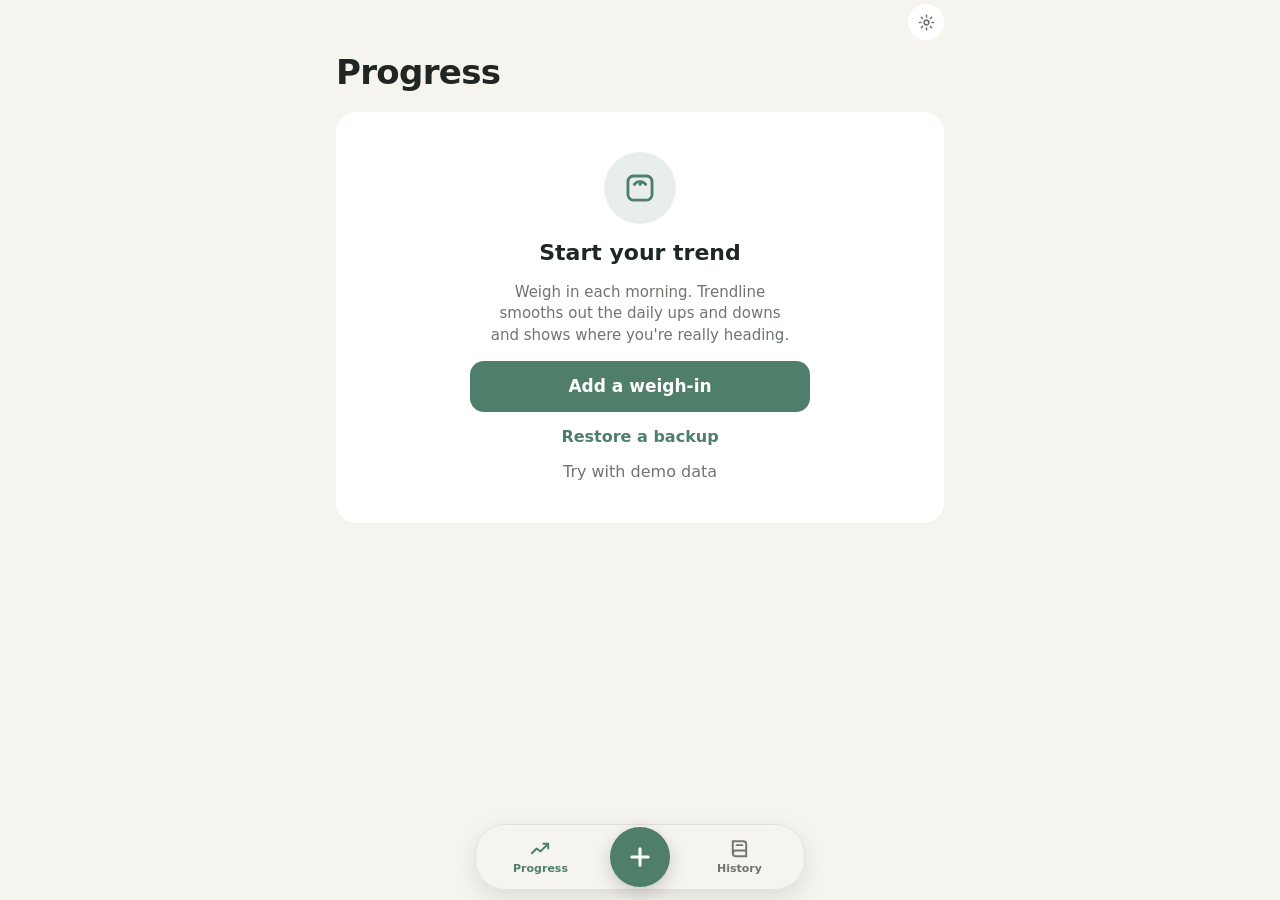
==== ios/www/index.html @ f14b25f7 "v2.0: calmer redesign focused on weight only - Two tabs (Progress, History) with the add button betw" ====
<!doctype html>
<html lang="en">
<head>
<meta charset="utf-8">
<meta name="viewport" content="width=device-width,initial-scale=1,maximum-scale=1,user-scalable=no,viewport-fit=cover">
<meta name="color-scheme" content="dark light">
<title>Trendline</title>
<style>
/* Layout: one calm column. Fixed top bar that fades in on scroll, two tabs with the add button
   between them, settings as its own page, bottom sheets for editing.
   Palette "sand and sage": sage for the trend, terracotta for the goal and milestones. */
:root{
  --bg:#f6f4ef; --surface:#ffffff; --surface-2:#efece5; --sheet:#ffffff; --bar:rgba(246,244,239,.86);
  --line:#e4e0d7; --line-strong:#cfcac0; --fg:#1f2623; --muted:#6f756f;
  --trend:#4f7f6a; --trend-ink:#ffffff; --trend-soft:rgba(79,127,106,.13);
  --goal:#c8754b; --goal-soft:rgba(200,117,75,.14);
  --dot:#b9bdb6; --danger:#b5534a; --danger-soft:rgba(181,83,74,.12);
  --font-ui:-apple-system,"SF Pro Text",system-ui,"Segoe UI",Roboto,sans-serif;
  --font-num:ui-rounded,"SF Pro Rounded",-apple-system,system-ui,sans-serif;
  color-scheme:light;
}
@media (prefers-color-scheme: dark){
  :root:not([data-theme="light"]){
    --bg:#121513; --surface:#1c201d; --surface-2:#262b27; --sheet:#1e221f; --bar:rgba(18,21,19,.86);
    --line:#2e342f; --line-strong:#454c46; --fg:#eceeea; --muted:#949b94;
    --trend:#8dbfa5; --trend-ink:#0f1411; --trend-soft:rgba(141,191,165,.15);
    --goal:#e39a73; --goal-soft:rgba(227,154,115,.15);
    --dot:#4a504b; --danger:#e07a6e; --danger-soft:rgba(224,122,110,.15);
    color-scheme:dark;
  }
}
:root[data-theme="dark"]{
  --bg:#121513; --surface:#1c201d; --surface-2:#262b27; --sheet:#1e221f; --bar:rgba(18,21,19,.86);
  --line:#2e342f; --line-strong:#454c46; --fg:#eceeea; --muted:#949b94;
  --trend:#8dbfa5; --trend-ink:#0f1411; --trend-soft:rgba(141,191,165,.15);
  --goal:#e39a73; --goal-soft:rgba(227,154,115,.15);
  --dot:#4a504b; --danger:#e07a6e; --danger-soft:rgba(224,122,110,.15);
  color-scheme:dark;
}
*{box-sizing:border-box;-webkit-tap-highlight-color:transparent}
html,body{margin:0;background:var(--bg);color:var(--fg)}
body{font-family:var(--font-ui);font-size:17px;line-height:1.35;-webkit-font-smoothing:antialiased;-webkit-text-size-adjust:100%;
  -webkit-user-select:none;user-select:none;-webkit-touch-callout:none}
input,textarea,select{-webkit-user-select:text;user-select:text;font:inherit;color:inherit}
button{font:inherit;color:inherit;border:0;background:none;padding:0;cursor:pointer;text-align:inherit}
.num{font-family:var(--font-num);font-variant-numeric:tabular-nums}
:focus-visible{outline:2px solid var(--trend);outline-offset:2px}
svg{display:block}
[hidden]{display:none!important}

/* top bar */
.topbar{position:fixed;top:0;left:0;right:0;z-index:20;padding-top:env(safe-area-inset-top,0px);border-bottom:.5px solid transparent;transition:background .2s,border-color .2s}
.topbar.scrolled{background:var(--bar);-webkit-backdrop-filter:saturate(160%) blur(20px);backdrop-filter:saturate(160%) blur(20px);border-bottom-color:var(--line)}
.tb-inner{height:44px;display:flex;align-items:center;justify-content:center;position:relative;max-width:640px;margin:0 auto}
.tb-title{font-weight:600;font-size:17px;opacity:0;transition:opacity .2s}
.scrolled .tb-title{opacity:1}
.tb-left{position:absolute;left:16px;top:0;height:44px;display:flex;align-items:center}
.tb-right{position:absolute;right:16px;top:4px;display:flex;gap:8px}
.icon-btn{width:36px;height:36px;border-radius:50%;display:grid;place-items:center;background:var(--surface);color:var(--muted)}
.icon-btn svg{width:19px;height:19px}

main{padding:calc(env(safe-area-inset-top,0px) + 48px) 16px calc(env(safe-area-inset-bottom,0px) + 116px);max-width:640px;margin:0 auto;display:flex;flex-direction:column;gap:16px}
body[data-tab="settings"] main{padding-bottom:calc(env(safe-area-inset-bottom,0px) + 32px)}
main.enter{animation:enter .28s cubic-bezier(.2,.8,.3,1)}
@keyframes enter{from{opacity:0;transform:translateY(8px)}to{opacity:1;transform:none}}
h1.large{margin:2px 0 0;font-size:34px;font-weight:700;letter-spacing:-.02em;display:flex;align-items:baseline;justify-content:space-between;gap:12px}
h1.large small{font-size:15px;font-weight:500;color:var(--muted);letter-spacing:0}
.dateline{margin:2px 0 -6px;font-size:15px;font-weight:500;color:var(--muted)}

/* cards */
.card{background:var(--surface);border-radius:20px;padding:18px;display:flex;flex-direction:column;gap:12px;min-width:0}
.card-h{display:flex;align-items:center;justify-content:space-between;gap:8px;min-height:30px}
.card-h h2{margin:0;font-size:19px;font-weight:650;letter-spacing:-.01em}
.mini-btn{width:32px;height:32px;border-radius:10px;background:var(--surface-2);display:grid;place-items:center;color:var(--muted)}
.mini-btn svg{width:16px;height:16px}
.link{color:var(--trend);font-weight:600;font-size:16px}
.link.strong{font-weight:700}
.note{color:var(--muted);font-size:14px;margin:0;line-height:1.45}
.lbl{font-size:13px;color:var(--muted);font-weight:500}
.good{color:var(--trend)} .bad,.flat{color:var(--muted)}

/* hero */
.hero{display:flex;flex-direction:column;align-items:center;text-align:center;gap:6px;padding:18px 0 6px}
.hero .big{font-size:68px;font-weight:700;line-height:1;letter-spacing:-.035em}
.hero .unit{font-size:22px;color:var(--muted);font-weight:600;margin-left:6px;letter-spacing:0;font-family:var(--font-ui)}
.chg{display:inline-flex;align-items:center;gap:4px;border-radius:999px;padding:6px 12px;font-size:15px;font-weight:650;background:var(--surface-2)}
.chg.good{background:var(--trend-soft)}
.hero .sub{font-size:14px;color:var(--muted)}

/* chart */
.chart-card{padding:14px 12px 12px}
.seg{display:flex;background:var(--surface-2);border-radius:10px;padding:2px;gap:2px}
.seg button{flex:1;padding:7px 4px;border-radius:8px;font-size:13px;font-weight:600;color:var(--muted);text-align:center}
.seg button[aria-pressed="true"]{background:var(--surface);color:var(--fg);box-shadow:0 1px 3px rgba(0,0,0,.1)}
.chart-wrap{position:relative}
.chart-wrap canvas{display:block;width:100%;height:250px;touch-action:pan-y}
.tip{position:absolute;top:0;pointer-events:none;background:var(--sheet);border:.5px solid var(--line);border-radius:10px;padding:6px 9px;font-size:12px;white-space:nowrap;transform:translateX(-50%);box-shadow:0 4px 14px rgba(0,0,0,.12)}

/* goal */
.gbar{position:relative;height:10px;background:var(--surface-2);border-radius:999px;margin:6px 0 2px}
.gbar > span{position:absolute;left:0;top:0;bottom:0;background:var(--goal);border-radius:999px;transition:width .5s}
.gbar .mk{position:absolute;top:50%;width:10px;height:10px;margin:-5px 0 0 -5px;border-radius:50%;background:var(--surface);box-shadow:inset 0 0 0 2px var(--goal)}
.gbar .mk.on{background:var(--goal);box-shadow:0 0 0 2px var(--surface)}
.gends{display:flex;justify-content:space-between;font-size:13px;color:var(--muted)}
.gline{font-size:22px;font-weight:700;letter-spacing:-.01em}
.gline small{font-size:15px;font-weight:500;color:var(--muted);letter-spacing:0}

/* prediction */
.pred-big{margin:0;font-size:28px;font-weight:700;letter-spacing:-.02em;line-height:1.15}
.pred-big.muted{color:var(--muted);font-size:22px}
.pred-alt{display:flex;justify-content:space-between;gap:12px;align-items:baseline;border-top:.5px solid var(--line);padding-top:12px;font-size:15px}
.pred-alt span{color:var(--muted)}
.pred-alt b{font-weight:650;white-space:nowrap}

/* history */
.month{padding:14px 0 4px;gap:0;overflow:hidden}
.month-h{display:flex;justify-content:space-between;align-items:baseline;margin:0 16px 6px}
.month-h h3{margin:0;font-size:19px;font-weight:650}
.month-h span{font-size:14px;font-weight:600}
.hgrid{display:grid;grid-template-columns:46px 1fr 70px 64px;align-items:center;gap:6px}
.hhead{font-size:11px;font-weight:600;letter-spacing:.04em;text-transform:uppercase;color:var(--muted);padding:4px 16px 6px;border-bottom:.5px solid var(--line)}
.hhead span:nth-child(n+3),.lrow .c{text-align:right}
.swipe{position:relative;overflow:hidden;border-bottom:.5px solid var(--line)}
.swipe:last-child{border-bottom:0}
.swipe .del{position:absolute;top:0;right:0;bottom:0;width:88px;background:var(--danger);color:#fff;font-weight:650;font-size:15px;text-align:center}
.lrow{position:relative;width:100%;padding:11px 16px;background:var(--surface);transition:transform .22s ease;touch-action:pan-y}
.lrow.dragging{transition:none}
.lrow .d{display:flex;flex-direction:column;line-height:1.1}
.lrow .d b{font-size:18px;font-weight:650} .lrow .d small{font-size:11px;color:var(--muted);font-weight:500}
.lrow .w{font-size:17px;font-weight:600;display:flex;align-items:center;gap:5px}
.lrow .w svg{width:13px;height:13px;color:var(--goal);flex:none}
.lrow .df{font-size:14px;font-weight:600}
.lrow .t{font-size:15px;color:var(--muted)}
.lrow .memo{grid-column:1/-1;font-size:13px;color:var(--muted);text-align:left;margin-top:-2px}
.lrow.out .w{color:var(--muted);text-decoration:line-through}

/* grouped lists (settings, sheets) */
.group-t{font-size:13px;color:var(--muted);text-transform:uppercase;letter-spacing:.02em;margin:10px 16px -10px}
.group-f{font-size:13px;color:var(--muted);margin:-8px 16px 0;line-height:1.4}
.list{background:var(--surface);border-radius:14px;overflow:hidden}
.sheet .list{background:var(--surface-2)}
.item{display:flex;align-items:center;justify-content:space-between;gap:12px;padding:10px 16px;min-height:48px;border-bottom:.5px solid var(--line);width:100%}
.item:last-child{border-bottom:0}
.item .k{font-size:17px;min-width:0}
.item .h{display:block;font-size:13px;color:var(--muted);margin-top:2px;line-height:1.3}
.item input[type="text"],.item input:not([type]),.item select,.item input[type="time"],.item input[type="date"]{background:transparent;border:0;text-align:right;font-size:17px;color:var(--muted);width:120px;padding:4px 0;font-family:var(--font-num)}
.item input[type="date"]{color:var(--trend);width:auto}
.item select{font-family:var(--font-ui);width:auto;direction:rtl}
.item input:focus{color:var(--fg);outline:none}
.item.action{color:var(--trend);justify-content:center;font-weight:500}
.item.danger{color:var(--danger);justify-content:center;font-weight:500}
.item .val{color:var(--muted);font-size:15px;text-align:right}
.tg{appearance:none;-webkit-appearance:none;width:51px;height:31px;border-radius:999px;background:var(--line-strong);position:relative;cursor:pointer;flex:none;transition:background .2s;margin:0}
.tg::after{content:"";position:absolute;top:2px;left:2px;width:27px;height:27px;border-radius:50%;background:#fff;box-shadow:0 2px 5px rgba(0,0,0,.25);transition:transform .22s cubic-bezier(.3,1.3,.5,1)}
.tg:checked{background:var(--trend)}
.tg:checked::after{transform:translateX(20px)}
.footer{text-align:center;font-size:12px;color:var(--muted);margin:6px 0 0}

/* buttons */
.btn{border-radius:14px;padding:14px 16px;font-weight:600;font-size:17px;background:var(--surface-2);color:var(--fg);text-align:center}
.btn.primary{background:var(--trend);color:var(--trend-ink)}
.btn.danger{background:var(--danger-soft);color:var(--danger)}
.btns{display:flex;gap:10px;flex-wrap:wrap}
.btns .btn{flex:1 1 140px}
.empty .btns .btn{flex:none}

/* empty */
.empty{align-items:center;text-align:center;padding:40px 20px;gap:14px}
.empty .ring{width:72px;height:72px;border-radius:50%;background:var(--trend-soft);color:var(--trend);display:grid;place-items:center}
.empty .ring svg{width:34px;height:34px}
.empty h2{margin:0;font-size:22px;font-weight:700}
.empty p{margin:0;color:var(--muted);max-width:32ch;font-size:15px;line-height:1.45}

/* tab bar: two tabs with the add button between them */
nav.tabs{position:fixed;left:0;right:0;bottom:0;z-index:30;padding:8px 16px calc(env(safe-area-inset-bottom,0px) + 10px);display:flex;justify-content:center;pointer-events:none}
body[data-tab="settings"] nav.tabs{display:none}
.tabbar{pointer-events:auto;display:flex;align-items:center;background:var(--bar);-webkit-backdrop-filter:saturate(160%) blur(20px);backdrop-filter:saturate(160%) blur(20px);
  border:.5px solid var(--line);border-radius:30px;padding:5px;width:100%;max-width:330px;box-shadow:0 8px 24px rgba(0,0,0,.1)}
.tabbar [role="tab"]{flex:1;color:var(--muted);display:flex;flex-direction:column;align-items:center;gap:2px;padding:7px 2px;border-radius:24px;font-size:11px;font-weight:600;transition:background .2s,color .2s}
.tabbar [role="tab"] svg{width:23px;height:23px}
.tabbar [role="tab"][aria-selected="true"]{color:var(--trend)}
.fab{flex:none;width:60px;height:60px;margin:-20px 10px;border-radius:50%;background:var(--trend);color:var(--trend-ink);display:grid;place-items:center;box-shadow:0 6px 18px rgba(0,0,0,.18);transition:transform .15s}
.fab:active{transform:scale(.92)}
.fab svg{width:28px;height:28px}

/* sheets */
.scrim{position:fixed;inset:0;background:rgba(0,0,0,.38);z-index:40;display:flex;align-items:flex-end;justify-content:center;animation:fade .22s}
.scrim.closing{opacity:0;transition:opacity .22s}
@keyframes fade{from{opacity:0}to{opacity:1}}
.sheet{background:var(--sheet);width:100%;max-width:560px;border-radius:16px 16px 0 0;padding:6px 16px calc(env(safe-area-inset-bottom,0px) + 18px);display:flex;flex-direction:column;gap:14px;max-height:92%;overflow:auto;
  animation:up .34s cubic-bezier(.2,.9,.3,1);transition:transform .25s ease}
@keyframes up{from{transform:translateY(100%)}to{transform:none}}
.grab{width:36px;height:5px;border-radius:3px;background:var(--line-strong);margin:4px auto 0;flex:none}
.sheet-h{display:flex;justify-content:space-between;align-items:center;gap:10px}
.sheet-h h2{margin:0;font-size:18px;font-weight:650}
.wbig input{font-family:var(--font-num);font-size:44px;font-weight:700;text-align:center;padding:12px;background:transparent;border:0;width:100%;min-width:0;outline:none}
.dial{display:flex;align-items:center;gap:10px;padding-top:6px}
.dial-mid{flex:1;min-width:0;display:flex;flex-direction:column;align-items:center}
.dial-mid input{font-family:var(--font-num);font-size:58px;font-weight:700;letter-spacing:-.03em;text-align:center;padding:4px 0;background:transparent;border:0;width:100%;min-width:0;outline:none;touch-action:none;caret-color:var(--trend)}
.dial-u{font-size:15px;font-weight:600;color:var(--muted);margin-top:-4px}
.step{width:56px;height:56px;border-radius:50%;background:var(--surface-2);font-size:28px;font-weight:500;flex:none;color:var(--trend);display:grid;place-items:center}
.step:active{background:var(--trend-soft)}
.hint{margin:-6px 0 0;text-align:center;font-size:13px;color:var(--muted)}
.err{color:var(--danger);font-size:14px;margin:0}

/* celebration */
.celebrate{position:fixed;inset:0;z-index:60;background:rgba(0,0,0,.45);display:grid;place-items:center;padding:24px;animation:fade .25s}
.celebrate canvas{position:fixed;inset:0;width:100%;height:100%;pointer-events:none}
.cel-card{position:relative;background:var(--sheet);border-radius:26px;padding:28px 22px 20px;text-align:center;max-width:340px;width:100%;display:flex;flex-direction:column;gap:10px;align-items:center;animation:pop .45s cubic-bezier(.2,1.3,.4,1)}
.cel-ring{width:72px;height:72px;border-radius:50%;background:var(--goal-soft);color:var(--goal);display:grid;place-items:center}
.cel-ring svg{width:34px;height:34px}
.cel-card h2{margin:4px 0 0;font-size:23px;font-weight:700}
.cel-card .num{font-size:40px;font-weight:700}
.cel-card p{margin:0 0 6px;color:var(--muted);font-size:15px}
.cel-card .btn{width:100%}
@keyframes pop{from{transform:scale(.85);opacity:0}to{transform:none;opacity:1}}
.sel{-webkit-user-select:text;user-select:text}
.toast{position:fixed;left:50%;transform:translateX(-50%);bottom:calc(env(safe-area-inset-bottom,0px) + 100px);background:var(--fg);color:var(--bg);padding:11px 16px;border-radius:14px;font-weight:600;font-size:15px;z-index:70;display:flex;gap:14px;align-items:center;max-width:calc(100% - 32px);box-shadow:0 8px 24px rgba(0,0,0,.2)}
.toast button{color:var(--trend);font-weight:700}
@media (prefers-reduced-motion:reduce){main.enter,.sheet,.cel-card,.scrim,.celebrate{animation:none}.lrow,.gbar>span,.tg::after{transition:none}}
</style>
</head>
<body data-tab="progress">
<div class="topbar" id="topbar"><div class="tb-inner"><div class="tb-left" id="tbLeft"></div><span class="tb-title" id="tbTitle">Progress</span><div class="tb-right" id="tbRight"></div></div></div>
<main id="view"></main>

<nav class="tabs">
  <div class="tabbar" role="tablist">
    <button role="tab" data-tab="progress" aria-selected="true"><svg viewBox="0 0 24 24" fill="none" stroke="currentColor" stroke-width="2" stroke-linecap="round" stroke-linejoin="round"><path d="M3 17l5-5 4 3 8-8"/><path d="M15 7h5v5"/></svg>Progress</button>
    <button class="fab" id="addBtn" aria-label="Add weigh-in"><svg viewBox="0 0 24 24" fill="none" stroke="currentColor" stroke-width="2.6" stroke-linecap="round"><path d="M12 5v14M5 12h14"/></svg></button>
    <button role="tab" data-tab="history" aria-selected="false"><svg viewBox="0 0 24 24" fill="none" stroke="currentColor" stroke-width="2" stroke-linecap="round"><path d="M5 4.5h11a3 3 0 0 1 3 3V20H8a3 3 0 0 1-3-3z"/><path d="M5 17a3 3 0 0 1 3-3h11M9 8.5h6"/></svg>History</button>
  </div>
</nav>

<script>
"use strict";
/* ---------- state ---------- */
const KEY = "trendline-scale-v1";
const NATIVE = !!(window.webkit && window.webkit.messageHandlers && window.webkit.messageHandlers.store);
const DEFAULTS = { unit:"kg", goal:null, start:null, step:null, commit:null, goalSince:null, celebrated:null, smooth:0.1, theme:"auto", chartRange:90,
  healthRead:false, healthWrite:false, healthSince:null, healthFrom:null, healthIgnore:[], notifyWeigh:true, remind:false, remindTime:"07:30",
  lock:false, updateSeen:null, updateChecked:0 };
// Saved-data format. Bump SCHEMA and add MIGRATIONS[old] when the shape of saved data changes.
const SCHEMA = 3;
const DROPPED_SETTINGS = ["models", "actRead", "dayMode", "dayCutoff", "dayStarts", "sleepAsked", "cards", "cols", "reportMode", "height", "accent", "haptics"];
const MIGRATIONS = {
  // 1: data from before versioning. Nothing to change.
  // 2: the redesign keeps weight only, so food, activity and body composition go.
  2: d => {
    delete d.food; delete d.foodCache; delete d.activity;
    for (const e of d.entries || []){ delete e.fat; delete e.lean; }
    const s = d.settings || {};
    for (const k of DROPPED_SETTINGS) delete s[k];
    if (s.chartRange === 7) s.chartRange = 30;
  }
};
let S = { schema:SCHEMA, entries:[], settings:{...DEFAULTS} };

function upgrade(d){
  for (let v = d.schema || 1; v < SCHEMA; v++) if (MIGRATIONS[v]) MIGRATIONS[v](d);
  d.schema = SCHEMA;
  return d;
}
function normalize(){
  const s = S.settings;
  if (!Array.isArray(s.healthIgnore)) s.healthIgnore = [];
  if (!RANGES.some(r => r[0] === s.chartRange)) s.chartRange = 90;
}
function load(){
  let migrated = false;
  try{
    const raw = (NATIVE && typeof window.__NATIVE_STATE__ === "string") ? window.__NATIVE_STATE__ : localStorage.getItem(KEY);
    if (raw){
      const d = JSON.parse(raw); migrated = (d.schema || 1) < SCHEMA; upgrade(d);
      S.entries = Array.isArray(d.entries) ? d.entries : []; S.settings = {...DEFAULTS, ...(d.settings || {})};
    }
  }catch(e){}
  normalize(); sortEntries();
  if (migrated) save();
}
function save(){
  const json = JSON.stringify(S);
  if (NATIVE){ try{ window.webkit.messageHandlers.store.postMessage(json); }catch(e){} }
  try{ localStorage.setItem(KEY, json); }catch(e){}
}
function sortEntries(){ S.entries.sort((a,b) => a.date < b.date ? -1 : a.date > b.date ? 1 : 0); }
function nativeCmd(cmd, data){ if (!NATIVE || !window.webkit.messageHandlers.native) return; try{ window.webkit.messageHandlers.native.postMessage(Object.assign({cmd}, data || {})); }catch(e){} }
function haptic(kind){ nativeCmd("haptic", { kind }); }

/* ---------- dates & units ---------- */
const DAY = 864e5;
const pad = n => String(n).padStart(2,"0");
const todayStr = () => { const d = new Date(); return `${d.getFullYear()}-${pad(d.getMonth()+1)}-${pad(d.getDate())}`; };
const localDate = t => { const d = new Date(t); return `${d.getFullYear()}-${pad(d.getMonth()+1)}-${pad(d.getDate())}`; };
const dnum = s => { const [y,m,d] = s.split("-").map(Number); return Date.UTC(y,m-1,d)/DAY; };
const fromDnum = n => { const d = new Date(n*DAY); return `${d.getUTCFullYear()}-${pad(d.getUTCMonth()+1)}-${pad(d.getUTCDate())}`; };
const MON = ["Jan","Feb","Mar","Apr","May","Jun","Jul","Aug","Sep","Oct","Nov","Dec"];
const MONF = ["January","February","March","April","May","June","July","August","September","October","November","December"];
const WD = ["Sun","Mon","Tue","Wed","Thu","Fri","Sat"];
const WDF = ["Sunday","Monday","Tuesday","Wednesday","Thursday","Friday","Saturday"];
const parts = s => { const [y,m,d] = s.split("-").map(Number); return { y, m, d, wd: new Date(Date.UTC(y,m-1,d)).getUTCDay() }; };
const fmtDate = s => { const p = parts(s); return `${p.d} ${MON[p.m-1]} ${p.y}`; };
const longDate = s => { const p = parts(s); return `${p.d} ${MONF[p.m-1]} ${p.y}`; };
const LB = 2.2046226218;
const U = () => S.settings.unit;
const toU = kg => U() === "lb" ? kg*LB : kg;
const fromU = v => U() === "lb" ? v/LB : v;
const fw = kg => kg == null || isNaN(kg) ? "—" : toU(kg).toFixed(1);
const fd = kg => { if (kg == null || isNaN(kg)) return "—"; const v = toU(kg); if (Math.abs(v) < 0.05) return "0.0"; return (v > 0 ? "+" : "−") + Math.abs(v).toFixed(1); };
const NUMFONT = getComputedStyle(document.documentElement).getPropertyValue("--font-num").trim() || "system-ui";

/* ---------- the math ---------- */
// Exponentially smoothed trend that respects gaps between weigh-ins.
const counts = e => !e.ignored && !(e.outlier && !e.keep);
function computeTrend(){
  const a = S.settings.smooth; let t = null, prev = null;
  return S.entries.filter(counts).map(e => {
    const n = dnum(e.date);
    if (t === null) t = e.kg; else { const f = 1 - Math.pow(1 - a, Math.max(1, n - prev)); t += f * (e.kg - t); }
    prev = n; return { ...e, n, trend: t };
  });
}
function trendAt(rows, n){
  if (!rows.length || n < rows[0].n) return null;
  if (n >= rows[rows.length-1].n) return rows[rows.length-1].trend;
  for (let i = 1; i < rows.length; i++) if (rows[i].n >= n){ const A = rows[i-1], B = rows[i]; return A.trend + (n - A.n)/((B.n - A.n) || 1)*(B.trend - A.trend); }
  return null;
}
// least-squares slope (kg/day) of the trend over the last `days` days
function slope(rows, days){
  if (rows.length < 2) return null;
  const end = rows[rows.length-1].n;
  const pts = rows.filter(r => r.n >= end - days);
  if (pts.length < 2 || pts[pts.length-1].n - pts[0].n < 6) return null;
  const mx = pts.reduce((s,p) => s + p.n, 0)/pts.length, my = pts.reduce((s,p) => s + p.trend, 0)/pts.length;
  let num = 0, den = 0; for (const p of pts){ num += (p.n-mx)*(p.trend-my); den += (p.n-mx)**2; }
  return den ? num/den : null;
}
// Change in trend over the last `days`, or null when a long gap makes the comparison meaningless.
function changeOver(rows, days){
  const last = rows[rows.length-1], target = last.n - days;
  if (rows[0].n > target) return null;
  let i0 = 0; for (let i = 0; i < rows.length; i++) if (rows[i].n <= target) i0 = i;
  for (let i = i0 + 1; i < rows.length; i++) if (rows[i].n - rows[i-1].n > 21) return null;
  const b = trendAt(rows, target); return b == null ? null : last.trend - b;
}
// Flags a weigh-in that is far from the trend (someone else on the scale, clothes, a big meal) until you confirm it.
function detectOutliers(){
  const a = S.settings.smooth; let t = null, prev = null, changed = false;
  for (const e of S.entries){
    if (e.ignored) continue;
    const n = dnum(e.date);
    if (t !== null && !e.keep && !e.reviewed){
      const lim = Math.max(2, t*0.025), recent = n - prev <= 7;
      const out = recent && Math.abs(e.kg - t) > lim;
      if (!!e.outlier !== out){ e.outlier = out; changed = true; }
      if (!out && dnum(todayStr()) - n > 3 && !e.reviewed){ e.reviewed = true; changed = true; }
    }
    if (e.outlier && !e.keep) continue;
    if (t === null) t = e.kg; else { const f = 1 - Math.pow(1 - a, Math.max(1, n - prev)); t += f*(e.kg - t); }
    prev = n;
  }
  return changed;
}
function startWeight(){ return S.settings.start ?? (S.entries[0] ? S.entries[0].kg : null); }
function goalDir(){ const g = S.settings.goal, st = startWeight(); if (g == null || st == null) return -1; return g < st ? -1 : 1; }
function tone(delta){ if (delta == null || Math.abs(delta) < 0.05) return "flat"; return Math.sign(delta) === goalDir() ? "good" : "bad"; }
const arrow = d => d == null || Math.abs(d) < 0.05 ? "→" : d > 0 ? "↑" : "↓";
function milestones(){
  const g = S.settings.goal, st = startWeight(); if (g == null || st == null) return [];
  const step = S.settings.step ?? (U() === "lb" ? 5/LB : 2); const dir = Math.sign(g - st) || -1; const out = [];
  for (let w = st + dir*step; (dir < 0 ? w > g + 0.01 : w < g - 0.01) && out.length < 200; w += dir*step) out.push(Math.round(w*1000)/1000);
  out.push(g); return out;
}
const goalReached = t => { const g = S.settings.goal; return g != null && (Math.abs(t - g) < 0.05 || (goalDir() < 0 ? t <= g : t >= g)); };
// Day the trend reaches the goal at `perDay`, or null when it isn't heading there.
function etaFor(perDay, left, lastN){
  if (!perDay || Math.sign(perDay) !== -Math.sign(left) || Math.abs(perDay) < 0.0005) return null;
  const d = Math.round(Math.abs(left/perDay));
  return d > 3650 ? { far:true } : { date: fromDnum(lastN + d), days: d };
}
const inTime = d => d < 60 ? `In ${d} day${d === 1 ? "" : "s"}` : d < 730 ? `In about ${Math.round(d/7)} weeks` : `In about ${Math.round(d/30.4)} months`;

/* ---------- helpers ---------- */
const $ = s => document.querySelector(s);
const view = $("#view");
const esc = s => String(s ?? "").replace(/[&<>"']/g, c => ({"&":"&amp;","<":"&lt;",">":"&gt;",'"':"&quot;","'":"&#39;"}[c]));
const css = v => getComputedStyle(document.documentElement).getPropertyValue(v).trim();
const ICON = {
  gear:'<svg viewBox="0 0 24 24" fill="none" stroke="currentColor" stroke-width="2" stroke-linecap="round"><circle cx="12" cy="12" r="3"/><path d="M12 3v2M12 19v2M5.6 5.6l1.4 1.4M17 17l1.4 1.4M3 12h2M19 12h2M5.6 18.4L7 17M17 7l1.4-1.4"/></svg>',
  pencil:'<svg viewBox="0 0 24 24" fill="none" stroke="currentColor" stroke-width="2" stroke-linecap="round" stroke-linejoin="round"><path d="M4 20h4L19 9l-4-4L4 16z"/><path d="M13.5 6.5l4 4"/></svg>',
  check:'<svg viewBox="0 0 24 24" fill="none" stroke="currentColor" stroke-width="2.6" stroke-linecap="round" stroke-linejoin="round"><path d="M5 12.5l4.5 4.5L19 7.5"/></svg>',
  flag:'<svg viewBox="0 0 24 24" fill="none" stroke="currentColor" stroke-width="2.2" stroke-linecap="round" stroke-linejoin="round"><path d="M5 21V4M5 4h11l-2 4 2 4H5"/></svg>',
  heart:'<svg viewBox="0 0 24 24" fill="currentColor" aria-label="Apple Health"><path d="M12 20.5s-7.5-4.6-7.5-10.2A4.3 4.3 0 0 1 12 7.6a4.3 4.3 0 0 1 7.5 2.7c0 5.6-7.5 10.2-7.5 10.2z"/></svg>',
  scale:'<svg viewBox="0 0 24 24" fill="none" stroke="currentColor" stroke-width="2" stroke-linecap="round"><rect x="3.5" y="3.5" width="17" height="17" rx="4"/><path d="M8 9.5a5 5 0 0 1 8 0M12 9.5l1.5-2"/></svg>'
};

/* ---------- theme ---------- */
function applyTheme(){
  const root = document.documentElement, t = S.settings.theme;
  if (t === "auto") root.removeAttribute("data-theme"); else root.setAttribute("data-theme", t);
  nativeCmd("theme", { mode: t });
}

/* ---------- native bridge ---------- */
let backupInfo = null;
window.__native = function(event, p){
  p = p || {};
  if (event === "health-samples") mergeHealth(p.samples || [], p.error, p.own || []);
  else if (event === "health-status"){ if (p.available === false){ S.settings.healthRead = false; S.settings.healthWrite = false; save(); toast("Apple Health is not available on this device."); if (tab === "settings") render(); } else syncHealth(true); }
  else if (event === "reminder-denied"){ S.settings.remind = false; save(); toast("Notifications are off for Trendline. Turn them on in iOS Settings."); if (tab === "settings") render(); }
  else if (event === "backup-info"){ const changed = JSON.stringify(p) !== JSON.stringify(backupInfo); backupInfo = p; if (changed && tab === "settings") render(); }
  else if (event === "foreground"){ syncHealth(false); checkUpdate(false); scheduleReminder(); if (tab !== "settings") render(); }
  else if (event === "toast") toast(p.text || "");
  else if (event === "http-result"){ const w = httpWait[p.id]; if (w){ delete httpWait[p.id]; p.error ? w.reject(new Error(p.error)) : w.resolve(p); } }
  else if (event === "lock-result"){
    if (p.ok){ S.settings.lock = !!p.enabled; save(); toast(p.enabled ? "Face ID lock is on" : "Face ID lock is off"); haptic("success"); }
    else toast(p.reason === "unavailable" ? "Set up Face ID or a passcode on this iPhone first." : "Face ID was not confirmed.");
    if (tab === "settings") render();
  }
  else if (event === "state"){
    try{
      const d = JSON.parse(p.json);
      if (d && Array.isArray(d.entries)) upgrade(d);
      if (d && Array.isArray(d.entries) && JSON.stringify(d) !== JSON.stringify(S)){
        S.entries = d.entries; S.settings = {...DEFAULTS, ...(d.settings || {})}; normalize(); sortEntries();
        if (!document.querySelector(".scrim")) render();
        checkCelebrate(false);
      }
    }catch(e){}
  }
};
function stamp(d){ return `${d.toLocaleDateString("en-GB",{day:"numeric",month:"short",year:"numeric"})}, ${d.toLocaleTimeString("en-GB",{hour:"2-digit",minute:"2-digit"})}`; }
function backupText(){
  if (!backupInfo || !backupInfo.last) return "No automatic backup yet. One is saved the next time something changes.";
  return `Last saved ${stamp(new Date(backupInfo.last))} · ${backupInfo.count} weekly cop${backupInfo.count === 1 ? "y" : "ies"} kept`;
}
function folderText(){
  const b = backupInfo;
  if (!b) return "";
  if (!b.folder) return "Pick a folder in iCloud Drive. A copy goes there after every change, so your data survives a revoked certificate or deleting the app.";
  if (b.folderError) return "⚠︎ " + b.folderError;
  if (!b.folderLast) return "No copy yet.";
  const d = new Date(b.folderLast), old = Date.now() - d.getTime() > 7 * DAY;
  return `${old ? "⚠︎ " : ""}Last copy ${stamp(d)}`;
}

/* ---------- Apple Health ---------- */
function syncHealth(full){
  if (!NATIVE || !S.settings.healthRead) return;
  let since = (!full && S.settings.healthSince) ? fromDnum(dnum(S.settings.healthSince) - 7) : "2000-01-01";
  if (S.settings.healthFrom && since < S.settings.healthFrom) since = S.settings.healthFrom;
  nativeCmd("healthRead", { since });
}
let connectPending = false;
// samples: first weight of each day from other apps and scales. own: weights this app saved to Health.
function mergeHealth(samples, error, own){
  if (error){ toast("Could not read from Apple Health."); connectPending = false; return; }
  const ignore = new Set(S.settings.healthIgnore || []);
  let added = 0, changed = 0;
  // Weigh-ins this app saved to Health earlier but no longer has (after a reinstall or "Erase all data"): bring them back.
  // Days you deleted in the app are in the ignore list and stay deleted.
  const ownByDay = {};
  for (const [t, kg] of own || []){ const d = localDate(t); if (!ownByDay[d] || t > ownByDay[d].t) ownByDay[d] = { t, kg }; }
  for (const [d, w] of Object.entries(ownByDay)){
    if (ignore.has(d) || (S.settings.healthFrom && d < S.settings.healthFrom) || !(w.kg > 20 && w.kg < 400)) continue;
    if (S.entries.some(e => e.date === d) || samples.some(x => x.date === d && x.kg)) continue;
    S.entries.push({ id: "r" + d, date: d, kg: w.kg, note: "", t: w.t, restored: true }); added++;
  }
  for (const smp of samples){
    if (!smp || !smp.date || ignore.has(smp.date) || (S.settings.healthFrom && smp.date < S.settings.healthFrom)) continue;
    if (!(smp.kg > 20 && smp.kg < 400)) continue;
    let ex = S.entries.find(e => e.date === smp.date);
    if (!ex){ ex = { id: "h" + smp.date, date: smp.date, kg: smp.kg, note: "", src: "health" }; if (smp.t) ex.t = smp.t; S.entries.push(ex); added++; continue; }
    if (smp.t && !ex.t) ex.t = smp.t;
    else if (ex.src === "health" && (Math.abs(ex.kg - smp.kg) > 0.005 || (smp.t && ex.t !== smp.t))){ ex.kg = smp.kg; if (smp.t) ex.t = smp.t; delete ex.outlier; delete ex.reviewed; changed++; }
  }
  S.settings.healthSince = todayStr();
  sortEntries(); detectOutliers(); save();
  if (added || changed){
    render(); scheduleReminder();
    if (added) toast(`Added ${added} weigh-in${added > 1 ? "s" : ""} from Apple Health`);
    checkCelebrate(added > 3);
  } else {
    if (connectPending) toast(`Apple Health connected ✓ No weigh-ins since ${fmtDate(S.settings.healthFrom || todayStr())} yet.`);
    render();
  }
  connectPending = false;
}
function connectHealth(){
  S.settings.healthRead = true; if (!S.settings.healthFrom) S.settings.healthFrom = todayStr(); save(); connectPending = true;
  nativeCmd("healthAuthorize", { write: S.settings.healthWrite });
  if (S.settings.notifyWeigh !== false) nativeCmd("notifyAuth");
  toast("Checking Apple Health…");
}
function scheduleReminder(){
  if (!NATIVE) return;
  const [h, m] = (S.settings.remindTime || "07:30").split(":").map(Number);
  let body = "Step on the scale before breakfast.";
  if (S.entries.length){ const r = computeTrend(); if (r.length) body = `Your trend is ${fw(r[r.length-1].trend)} ${U()}. Step on the scale before breakfast.`; }
  nativeCmd("reminder", { enabled: !!S.settings.remind, hour: isNaN(h) ? 7 : h, minute: isNaN(m) ? 30 : m, weighedToday: S.entries.some(e => e.date === todayStr()), body });
}

/* ---------- celebrations ---------- */
function reachedMilestones(){
  const rows = computeTrend(); if (!rows.length) return [];
  const t = rows[rows.length-1].trend, dir = goalDir();
  return milestones().filter(m => dir < 0 ? t <= m + 0.001 : t >= m - 0.001);
}
function checkCelebrate(silent){
  if (S.settings.goal == null || !S.entries.length) return;
  const reached = reachedMilestones();
  const done = new Set((S.settings.celebrated || []).map(x => Number(x).toFixed(2)));
  const fresh = reached.filter(m => !done.has(m.toFixed(2)));
  if (S.settings.celebrated == null) silent = true;
  if (!fresh.length){ if (S.settings.celebrated == null){ S.settings.celebrated = []; save(); } return; }
  S.settings.celebrated = [...(S.settings.celebrated || []), ...fresh]; save();
  if (silent) return;
  const best = fresh[fresh.length-1], isGoal = Math.abs(best - S.settings.goal) < 0.01;
  showCelebration(isGoal, best);
}
function resetCelebrations(){ S.settings.celebrated = null; checkCelebrate(true); }
function showCelebration(isGoal, value){
  haptic("success");
  const el = document.createElement("div"); el.className = "celebrate";
  const dir = goalDir() < 0 ? "below" : "above";
  el.innerHTML = `<canvas></canvas><div class="cel-card" role="dialog" aria-modal="true">
    <div class="cel-ring">${isGoal ? ICON.flag : ICON.check}</div>
    <h2>${isGoal ? "Goal reached" : "Milestone reached"}</h2>
    <div class="num">${fw(value)} <span style="font-size:20px;color:var(--muted)">${U()}</span></div>
    <p>${isGoal ? "Your trend weight reached your goal. Set the next one whenever you're ready." : `Your trend weight is now ${dir} ${fw(value)} ${U()}.`}</p>
    <button class="btn primary" id="celOk">${isGoal ? "Done" : "Keep going"}</button></div>`;
  document.body.appendChild(el);
  const close = () => { el.remove(); };
  el.querySelector("#celOk").onclick = close;
  el.addEventListener("click", ev => { if (ev.target === el) close(); });
  if (matchMedia("(prefers-reduced-motion: reduce)").matches) return;
  // a light shower of paper in the app's own colours
  const cv = el.querySelector("canvas"), dpr = devicePixelRatio || 1, W = innerWidth, H = innerHeight;
  cv.width = W*dpr; cv.height = H*dpr; const c = cv.getContext("2d"); c.scale(dpr, dpr);
  const cols = [css("--trend"), css("--goal"), css("--surface"), css("--dot")];
  const ps = Array.from({length: 70}, () => ({ x: W/2 + (Math.random()-.5)*80, y: H*0.38, vx: (Math.random()-.5)*9, vy: -Math.random()*11 - 4, s: 5 + Math.random()*5, r: Math.random()*6, vr: (Math.random()-.5)*0.25, c: cols[(Math.random()*cols.length)|0] }));
  let frames = 0;
  (function tick(){
    if (!el.isConnected || frames++ > 200) return;
    c.clearRect(0, 0, W, H);
    for (const p of ps){ p.vy += 0.3; p.vx *= 0.99; p.x += p.vx; p.y += p.vy; p.r += p.vr;
      c.save(); c.translate(p.x, p.y); c.rotate(p.r); c.fillStyle = p.c; c.globalAlpha = Math.max(0, 1 - frames/200); c.fillRect(-p.s/2, -p.s/4, p.s, p.s/2); c.restore(); }
    requestAnimationFrame(tick);
  })();
}

/* ---------- tabs, top bar ---------- */
const TITLES = { progress:"Progress", history:"History", settings:"Settings" };
let tab = "progress", lastTab = "progress";
try{ const t = localStorage.getItem(KEY + ":tab"); if (t === "history" || t === "logbook") tab = "history"; }catch(e){}
function setTab(t){
  if (t === tab){ window.scrollTo({ top: 0, behavior: "smooth" }); return; }
  if (t === "settings") lastTab = tab;
  else { try{ localStorage.setItem(KEY + ":tab", t); }catch(e){} }
  tab = t; haptic("selection");
  syncTabbar(); window.scrollTo(0, 0); render(true);
}
function syncTabbar(){ document.querySelectorAll(".tabbar [role=tab]").forEach(b => b.setAttribute("aria-selected", String(b.dataset.tab === tab))); }
document.querySelectorAll(".tabbar [role=tab]").forEach(b => b.addEventListener("click", () => setTab(b.dataset.tab)));
$("#addBtn").addEventListener("click", () => { haptic("light"); openEntry(); });
const topbar = $("#topbar");
window.addEventListener("scroll", () => topbar.classList.toggle("scrolled", window.scrollY > 30), { passive:true });

function render(animate){
  closeSwipe();
  document.body.dataset.tab = tab;
  $("#tbTitle").textContent = TITLES[tab];
  const L = $("#tbLeft"), R = $("#tbRight"); L.innerHTML = ""; R.innerHTML = "";
  if (tab === "settings"){ L.innerHTML = `<button class="link strong" id="tbDone">Done</button>`; $("#tbDone").onclick = () => setTab(lastTab); }
  else { R.innerHTML = `<button class="icon-btn" id="tbGear" aria-label="Settings">${ICON.gear}</button>`; $("#tbGear").onclick = () => setTab("settings"); }
  if (tab === "settings") renderSettings();
  else if (!S.entries.length) renderEmpty();
  else if (tab === "progress") renderProgress();
  else renderHistory();
  if (animate){ view.classList.remove("enter"); void view.offsetWidth; view.classList.add("enter"); }
  topbar.classList.toggle("scrolled", window.scrollY > 30);
}

function renderEmpty(){
  view.innerHTML = `<h1 class="large">${TITLES[tab]}</h1><section class="card empty">
    <div class="ring">${ICON.scale}</div>
    <h2>Start your trend</h2>
    <p>Weigh in each morning. Trendline smooths out the daily ups and downs and shows where you're really heading.</p>
    <div class="btns" style="width:100%;max-width:340px;flex-direction:column">
      <button class="btn primary" id="e1">Add a weigh-in</button>
      ${NATIVE ? (S.settings.healthRead
        ? `<button class="btn" id="e2" style="color:var(--trend)">✓ Apple Health connected</button><p class="lbl" style="margin:-4px 0 0">Importing weigh-ins from ${fmtDate(S.settings.healthFrom || todayStr())}. Tap to check again.</p>`
        : `<button class="btn" id="e2">Connect Apple Health</button>`) : ""}
    </div>
    <button class="link" id="e4">Restore a backup</button>
    <button class="link" id="e3" style="color:var(--muted);font-weight:500">Try with demo data</button>
  </section>`;
  $("#e1").onclick = () => openEntry();
  const e2 = $("#e2"); if (e2) e2.onclick = () => { if (S.settings.healthRead){ connectPending = true; syncHealth(true); toast("Checking Apple Health…"); } else connectHealth(); };
  $("#e3").onclick = loadDemo;
  $("#e4").onclick = pickRestore;
}

/* ---------- progress ---------- */
function renderProgress(){
  const rows = computeTrend();
  const p = parts(todayStr());
  let html = `<p class="dateline">${WDF[p.wd]} ${p.d} ${MONF[p.m-1]}</p>`;
  if (rows.length) html += heroCard(rows);
  const odd = S.entries.filter(e => e.outlier && !e.keep && !e.ignored);
  for (const e of odd.slice(-3)){
    const before = rows.filter(r => r.date < e.date), t = before.length ? before[before.length-1].trend : null;
    html += `<section class="card" style="box-shadow:inset 0 0 0 1.5px var(--goal)"><div class="card-h"><h2>Check this weigh-in</h2></div>
      <p class="note"><b style="color:var(--fg)">${fmtDate(e.date)}: ${fw(e.kg)} ${U()}</b>${t != null ? `, ${fd(e.kg - t)} ${U()} from your trend of ${fw(t)}` : ""}. Someone else on the scale, clothes or a big meal can cause this. It isn't counted until you decide.</p>
      <div class="btns"><button class="btn" data-odd-keep="${esc(e.id)}">It's right, count it</button><button class="btn danger" data-odd-ignore="${esc(e.id)}">Ignore it</button></div></section>`;
  }
  if (rows.length) html += chartCard() + goalCard(rows) + predictCard(rows);
  view.innerHTML = html;
  bindProgress(rows);
}
function heroCard(rows){
  const last = rows[rows.length-1], wk = changeOver(rows, 7), ago = dnum(todayStr()) - last.n;
  const chg = wk == null ? `<span class="chg flat">Building your trend</span>` : `<span class="chg ${tone(wk)} num">${arrow(wk)} ${Math.abs(toU(wk)).toFixed(1)} ${U()} this week</span>`;
  return `<section class="hero">
    <div class="lbl">Trend weight</div>
    <div><span class="big num">${fw(last.trend)}</span><span class="unit">${U()}</span></div>
    ${chg}
    <div class="sub">Last weigh-in <b class="num" style="color:var(--fg)">${fw(last.kg)}</b> · ${ago <= 0 ? "today" : ago === 1 ? "yesterday" : ago + " days ago"}</div>
  </section>`;
}
const RANGES = [[30,"1M"],[90,"3M"],[180,"6M"],[365,"1Y"],[0,"All"]];
function chartCard(){
  const R = S.settings.chartRange;
  return `<section class="card chart-card">
    <div class="chart-wrap"><canvas id="chart" aria-label="Weight chart"></canvas><div class="tip" id="tip" hidden></div></div>
    <div class="seg" id="rng">${RANGES.map(([v,l]) => `<button data-r="${v}" aria-pressed="${R === v}">${l}</button>`).join("")}</div>
  </section>`;
}
function goalCard(rows){
  const last = rows[rows.length-1], g = S.settings.goal;
  if (g == null) return `<section class="card"><div class="card-h"><h2>Goal</h2></div>
    <p class="note">Set a goal weight to see your progress, milestones and the day you'll get there.</p>
    <button class="btn primary" id="glSet">Set a goal</button></section>`;
  const st = startWeight(), tot = st - g, dir = goalDir();
  const done = tot === 0 ? 1 : Math.max(0, Math.min(1, (st - last.trend)/tot));
  const left = last.trend - g, miles = milestones();
  const nextIdx = miles.findIndex(m => dir < 0 ? last.trend > m : last.trend < m);
  const marks = miles.length <= 25 ? miles.slice(0, -1).map(m => {
    const at = tot === 0 ? 1 : (st - m)/tot, on = dir < 0 ? last.trend <= m : last.trend >= m;
    return `<i class="mk ${on ? "on" : ""}" style="left:${at*100}%"></i>`;
  }).join("") : "";
  let next;
  if (goalReached(last.trend)) next = "You've reached your goal.";
  else if (nextIdx === miles.length - 1) next = `Next stop: your goal, ${Math.abs(toU(left)).toFixed(1)} ${U()} away`;
  else next = `Next milestone <b class="num" style="color:var(--fg)">${fw(miles[nextIdx])} ${U()}</b> · ${Math.abs(toU(last.trend - miles[nextIdx])).toFixed(1)} ${U()} away`;
  return `<section class="card"><div class="card-h"><h2>Goal ${fw(g)} ${U()}</h2><button class="mini-btn" id="glSet" aria-label="Edit goal">${ICON.pencil}</button></div>
    <div class="gline num">${Math.round(done*100)}% <small>· ${goalReached(last.trend) ? "done" : `${Math.abs(toU(left)).toFixed(1)} ${U()} to go`}</small></div>
    <div class="gbar" role="progressbar" aria-valuenow="${Math.round(done*100)}" aria-valuemin="0" aria-valuemax="100"><span style="width:${done*100}%"></span>${marks}</div>
    <div class="gends num"><span>${fw(st)}</span><span>${fw(g)}</span></div>
    <p class="note">${next}</p>
  </section>`;
}
function predictCard(rows){
  const g = S.settings.goal; if (g == null) return "";
  const last = rows[rows.length-1], left = last.trend - g, cur = slope(rows, 28), dir = goalDir();
  let main;
  if (goalReached(last.trend)) main = `<p class="pred-big">You're there</p><p class="note">Set a new goal in Settings when you're ready.</p>`;
  else if (cur == null) main = `<p class="pred-big muted">Not enough data yet</p><p class="note">A date appears after about a week of weigh-ins.</p>`;
  else {
    const e = etaFor(cur, left, last.n);
    if (!e) main = `<p class="pred-big muted">Not on pace yet</p><p class="note">Your trend isn't heading toward your goal right now. Keep weighing in, and the date appears once it does.</p>`;
    else if (e.far) main = `<p class="pred-big muted">More than 10 years away</p><p class="note">At your current pace of ${Math.abs(toU(cur*7)).toFixed(2)} ${U()} a week.</p>`;
    else main = `<p class="lbl">You'll reach ${fw(g)} ${U()} around</p><p class="pred-big num">${longDate(e.date)}</p>
      <p class="note">${inTime(e.days)}, at your current pace of ${Math.abs(toU(cur*7)).toFixed(2)} ${U()} a week</p>`;
  }
  let alt = "";
  if (!goalReached(last.trend)){
    if (S.settings.commit){
      const e = etaFor(S.settings.commit/7*dir, left, last.n);
      alt = `<div class="pred-alt"><span>At your commitment of ${toU(S.settings.commit).toFixed(2)} ${U()} a week</span><b class="num">${e && !e.far ? fmtDate(e.date) : "—"}</b></div>`;
    } else alt = `<button class="link" id="prSet" style="align-self:flex-start;font-size:15px">Set a weekly commitment</button>`;
  }
  return `<section class="card"><div class="card-h"><h2>Prediction</h2></div>${main}${alt}</section>`;
}
function bindProgress(rows){
  document.querySelectorAll("[data-odd-keep]").forEach(b => b.onclick = () => { const e = S.entries.find(x => x.id === b.dataset.oddKeep); if (!e) return; e.keep = true; e.outlier = false; e.reviewed = true; detectOutliers(); save(); haptic("success"); render(); toast("Counted"); });
  document.querySelectorAll("[data-odd-ignore]").forEach(b => b.onclick = () => { const e = S.entries.find(x => x.id === b.dataset.oddIgnore); if (!e) return; e.ignored = true; e.outlier = false; detectOutliers(); save(); haptic("warning"); render();
    toast("Ignored", { label: "Undo", fn: () => { delete e.ignored; e.keep = true; save(); render(); } }); });
  document.querySelectorAll("#rng button").forEach(b => b.onclick = () => { S.settings.chartRange = +b.dataset.r; save(); haptic("selection");
    document.querySelectorAll("#rng button").forEach(x => x.setAttribute("aria-pressed", String(x === b))); mountChart($("#chart"), $("#tip"), rows, S.settings.chartRange); });
  const on = (id, fn) => { const el = document.getElementById(id); if (el) el.onclick = fn; };
  on("glSet", openGoalSheet); on("prSet", openCommit);
  if ($("#chart")) mountChart($("#chart"), $("#tip"), rows, S.settings.chartRange);
}

/* ---------- chart ---------- */
function niceStep(range, target){ const raw = range/target, p = Math.pow(10, Math.floor(Math.log10(raw))), f = raw/p; return (f < 1.5 ? 1 : f < 3 ? 2 : f < 7 ? 5 : 10)*p; }
// Draws the weight chart into context c at size W×H: grey dots for weigh-ins, the sage trend line,
// faint milestone lines and the dashed goal line. Returns the x scale and visible rows for the tooltip.
function paintChart(c, W, H, allRows, R){
  const end = allRows[allRows.length-1].n;
  let rows = R ? allRows.filter(r => r.n > end - R) : allRows; if (!rows.length) rows = allRows.slice(-1);
  const x0 = R ? end - R : rows[0].n, x1 = Math.max(end, x0 + 1);
  const vals = rows.flatMap(r => [toU(r.kg), toU(r.trend)]); if (S.settings.goal != null && R === 0) vals.push(toU(S.settings.goal));
  let lo = Math.min(...vals), hi = Math.max(...vals); if (hi - lo < 1){ const m = (hi + lo)/2; lo = m - .5; hi = m + .5; }
  const st = niceStep(hi - lo, 4); lo = Math.floor(lo/st)*st; hi = Math.ceil(hi/st)*st;
  const L = 40, Rp = 8, T = 10, B = 24;
  const X = n => L + (n - x0)/(x1 - x0)*(W - L - Rp);
  const Y = v => T + (hi - v)/(hi - lo)*(H - T - B);
  const muted = css("--muted"), line = css("--line"), trend = css("--trend"), goal = css("--goal"), dot = css("--dot");
  c.font = `500 11px ${NUMFONT}`; c.textBaseline = "middle";
  for (let v = lo; v <= hi + 1e-9; v += st){
    c.strokeStyle = line; c.lineWidth = 1; c.beginPath(); c.moveTo(L, Math.round(Y(v)) + .5); c.lineTo(W - Rp, Math.round(Y(v)) + .5); c.stroke();
    c.fillStyle = muted; c.textAlign = "right"; c.fillText(v.toFixed(st < 1 ? 1 : 0), L - 8, Y(v));
  }
  c.textAlign = "center"; c.textBaseline = "alphabetic";
  const span = x1 - x0;
  if (span <= 45){ for (let n = Math.ceil(x0/7)*7 + 3; n <= x1; n += 7){ const p = parts(fromDnum(n)); c.fillStyle = muted; c.fillText(`${p.d} ${MON[p.m-1]}`, X(n), H - 6); } }
  else {
    const d0 = new Date(x0*DAY); let cur = new Date(Date.UTC(d0.getUTCFullYear(), d0.getUTCMonth() + 1, 1));
    const every = span > 1500 ? 12 : span > 500 ? 3 : span > 200 ? 2 : 1;
    while (cur.getTime()/DAY <= x1){
      const n = cur.getTime()/DAY, m = cur.getUTCMonth();
      if (m % every === 0){ c.fillStyle = muted; c.fillText(every >= 12 || m === 0 ? String(cur.getUTCFullYear()) : MON[m], X(n), H - 6); }
      cur = new Date(Date.UTC(cur.getUTCFullYear(), m + 1, 1));
    }
  }
  // milestones and goal, labelled at the right edge
  const g = S.settings.goal;
  if (g != null){
    c.font = `600 11px ${NUMFONT}`; c.textAlign = "right"; c.textBaseline = "bottom";
    const miles = milestones();
    for (const m of miles){
      const y = Y(toU(m)), isGoal = Math.abs(m - g) < 0.001;
      if (y < T || y > H - B) continue;
      c.strokeStyle = goal; c.globalAlpha = isGoal ? 1 : .35; c.lineWidth = isGoal ? 1.5 : 1;
      if (isGoal) c.setLineDash([5, 5]);
      c.beginPath(); c.moveTo(L, Math.round(y) + .5); c.lineTo(W - Rp, Math.round(y) + .5); c.stroke(); c.setLineDash([]);
      c.globalAlpha = isGoal ? 1 : .75; c.fillStyle = goal; c.fillText(isGoal ? `Goal ${fw(m)}` : fw(m), W - Rp - 2, y - 3);
      c.globalAlpha = 1;
    }
  }
  c.save(); c.beginPath(); c.rect(L, 0, W - L - Rp, H); c.clip();
  const firstIdx = allRows.indexOf(rows[0]); const lead = firstIdx > 0 ? [allRows[firstIdx-1], ...rows] : rows;
  if (rows.length <= 500) for (const r of rows){ c.fillStyle = dot; c.beginPath(); c.arc(X(r.n), Y(toU(r.kg)), rows.length > 150 ? 2 : 3, 0, 7); c.fill(); }
  c.strokeStyle = trend; c.lineWidth = 3; c.lineJoin = "round"; c.lineCap = "round"; c.beginPath();
  lead.forEach((r,i) => { const x = X(r.n), y = Y(toU(r.trend)); i ? c.lineTo(x, y) : c.moveTo(x, y); }); c.stroke();
  const lr = rows[rows.length-1]; c.fillStyle = trend; c.beginPath(); c.arc(X(lr.n), Y(toU(lr.trend)), 5.5, 0, 7); c.fill();
  c.strokeStyle = css("--surface"); c.lineWidth = 2; c.stroke();
  c.restore();
  return { X, rows };
}
function mountChart(cv, tip, allRows, R){
  if (!cv) return;
  const dpr = devicePixelRatio || 1, W = cv.clientWidth, H = cv.clientHeight;
  cv.width = W*dpr; cv.height = H*dpr; const c = cv.getContext("2d"); c.scale(dpr, dpr);
  const g = paintChart(c, W, H, allRows, R);
  let lastId = null;
  const show = ev => {
    const rect = cv.getBoundingClientRect(), px = (ev.touches ? ev.touches[0].clientX : ev.clientX) - rect.left;
    let best = g.rows[0], bd = 1e9; for (const r of g.rows){ const d = Math.abs(g.X(r.n) - px); if (d < bd){ bd = d; best = r; } }
    if (best.id !== lastId){ lastId = best.id; haptic("selection"); }
    tip.hidden = false; tip.style.left = Math.max(80, Math.min(W - 80, g.X(best.n))) + "px";
    tip.innerHTML = `${fmtDate(best.date)} · <b class="num">${fw(best.kg)}</b> <span style="color:var(--muted)">trend <span class="num">${fw(best.trend)}</span></span>`;
  };
  cv.onpointerdown = show; cv.onpointermove = ev => { if (ev.pointerType === "mouse" || ev.buttons) show(ev); };
  cv.onpointerup = cv.onpointerleave = cv.onpointercancel = () => { tip.hidden = true; lastId = null; };
}
let resizeT; window.addEventListener("resize", () => { clearTimeout(resizeT); resizeT = setTimeout(() => {
  if (tab === "progress" && $("#chart")){ const rows = computeTrend(); if (rows.length) mountChart($("#chart"), $("#tip"), rows, S.settings.chartRange); }
}, 120); });

/* ---------- history ---------- */
function renderHistory(){
  const valid = computeTrend(), vIdx = new Map(valid.map((r, i) => [r.id, i]));
  const rows = S.entries.map(e => { const i = vIdx.get(e.id); return i == null ? { ...e, trend: null, excluded: true } : valid[i]; });
  const byMonth = new Map(); rows.forEach(r => { const k = r.date.slice(0, 7); if (!byMonth.has(k)) byMonth.set(k, []); byMonth.get(k).push(r); });
  let html = `<h1 class="large">History<small>${S.entries.length} weigh-in${S.entries.length > 1 ? "s" : ""}</small></h1>`;
  [...byMonth.keys()].sort().reverse().forEach(k => {
    const [y, m] = k.split("-").map(Number);
    // trend change across the month: end of this month against the end of the previous one
    const inMonth = valid.filter(r => r.date.slice(0, 7) === k), before = valid.filter(r => r.date < k + "-01");
    const ch = inMonth.length ? inMonth[inMonth.length-1].trend - (before.length ? before[before.length-1].trend : inMonth[0].trend) : null;
    const chHtml = ch == null || (!before.length && inMonth.length < 2) ? "" : `<span class="num ${tone(ch)}">${arrow(ch)} ${Math.abs(toU(ch)).toFixed(1)} ${U()}</span>`;
    html += `<section class="card month"><div class="month-h"><h3>${MONF[m-1]} ${y}</h3>${chHtml}</div>
      <div class="hgrid hhead"><span>Day</span><span>Weight</span><span>vs trend</span><span>Trend</span></div>`;
    byMonth.get(k).slice().reverse().forEach(r => {
      const p = parts(r.date), diff = r.excluded ? null : r.kg - r.trend;
      const bits = []; if (r.ignored) bits.push("Ignored, not counted"); else if (r.excluded) bits.push("Unusual, check it on Progress");
      if (r.note) bits.push(esc(r.note));
      const df = diff == null ? "—" : Math.abs(diff) < 0.05 ? "0.0" : `${diff < 0 ? "▼" : "▲"} ${Math.abs(toU(diff)).toFixed(1)}`;
      html += `<div class="swipe"><button class="del" data-del="${esc(r.id)}">Delete</button>
        <button class="lrow hgrid ${r.excluded ? "out" : ""}" data-id="${esc(r.id)}">
          <span class="d"><b class="num">${pad(p.d)}</b><small>${WD[p.wd]}</small></span>
          <span class="w num">${fw(r.kg)}${r.src === "health" ? ICON.heart : ""}</span>
          <span class="df num c ${diff == null ? "flat" : tone(diff) === "good" ? "good" : "flat"}">${df}</span>
          <span class="t num c">${r.excluded ? "—" : fw(r.trend)}</span>
          ${bits.length ? `<span class="memo">${bits.join(" · ")}</span>` : ""}
        </button></div>`;
    });
    html += `</section>`;
  });
  view.innerHTML = html;
  view.querySelectorAll(".lrow").forEach(b => b.onclick = () => {
    if (suppressClick) return;
    if (swipeOpen){ closeSwipe(); return; }
    openEntry(S.entries.find(e => e.id === b.dataset.id));
  });
  view.querySelectorAll("[data-del]").forEach(b => b.onclick = () => { const e = S.entries.find(x => x.id === b.dataset.del); if (e) deleteEntry(e); });
}
// swipe left on a history row to reveal Delete
let sw = null, swipeOpen = null, suppressClick = false;
function closeSwipe(){ if (swipeOpen){ swipeOpen.style.transform = ""; swipeOpen = null; } }
view.addEventListener("touchstart", ev => {
  const row = ev.target.closest(".lrow"); if (!row){ if (!ev.target.closest(".del")) closeSwipe(); return; }
  sw = { row, x: ev.touches[0].clientX, y: ev.touches[0].clientY, dx: 0, active: false, base: row === swipeOpen ? -88 : 0 };
}, { passive:true });
view.addEventListener("touchmove", ev => {
  if (!sw) return;
  const dx = ev.touches[0].clientX - sw.x, dy = ev.touches[0].clientY - sw.y;
  if (!sw.active){
    if (Math.abs(dx) > 10 && Math.abs(dx) > Math.abs(dy)){ sw.active = true; if (swipeOpen && swipeOpen !== sw.row) closeSwipe(); sw.row.classList.add("dragging"); }
    else if (Math.abs(dy) > 10){ sw = null; return; } else return;
  }
  sw.dx = dx; sw.row.style.transform = `translateX(${Math.min(0, Math.max(-130, sw.base + dx))}px)`;
}, { passive:true });
view.addEventListener("touchend", () => {
  if (!sw) return; const { row, active, base, dx } = sw; sw = null; if (!active) return;
  row.classList.remove("dragging"); suppressClick = true; setTimeout(() => suppressClick = false, 60);
  if (base + dx < -44){ row.style.transform = "translateX(-88px)"; if (swipeOpen !== row) haptic("light"); swipeOpen = row; }
  else { row.style.transform = ""; if (swipeOpen === row) swipeOpen = null; }
});
function deleteEntry(entry){
  S.settings.healthIgnore = [...new Set([...S.settings.healthIgnore, entry.date])];
  if (entry.src !== "health" && S.settings.healthWrite) nativeCmd("healthDelete", { date: entry.date });
  S.entries = S.entries.filter(e => e !== entry); save(); haptic("warning"); swipeOpen = null; render(); scheduleReminder();
  toast("Weigh-in deleted", { label: "Undo", fn: () => {
    S.settings.healthIgnore = S.settings.healthIgnore.filter(d => d !== entry.date);
    if (entry.src !== "health" && S.settings.healthWrite) nativeCmd("healthWrite", { date: entry.date, kg: entry.kg });
    if (!S.entries.some(e => e.date === entry.date)) S.entries.push(entry);
    sortEntries(); save(); render(); scheduleReminder();
  }});
}

/* ---------- sheets ---------- */
function openSheet(inner){
  document.querySelectorAll(".scrim").forEach(s => s.remove());
  const el = document.createElement("div"); el.className = "scrim";
  el.innerHTML = `<div class="sheet" role="dialog" aria-modal="true"><div class="grab"></div>${inner}</div>`;
  document.body.appendChild(el);
  const sh = el.querySelector(".sheet");
  el.addEventListener("click", ev => { if (ev.target === el) closeSheet(); });
  sh.querySelectorAll("[data-x]").forEach(b => b.onclick = closeSheet);
  let y0 = null, dy = 0;
  sh.addEventListener("touchstart", ev => { if (sh.scrollTop > 0 || (ev.target.closest("input,select,textarea,button") && !ev.target.closest(".grab"))){ y0 = null; return; } y0 = ev.touches[0].clientY; dy = 0; sh.style.transition = "none"; }, { passive:true });
  sh.addEventListener("touchmove", ev => { if (y0 == null) return; dy = Math.max(0, ev.touches[0].clientY - y0); sh.style.transform = `translateY(${dy}px)`; }, { passive:true });
  sh.addEventListener("touchend", () => { if (y0 == null) return; y0 = null; sh.style.transition = ""; if (dy > 110) closeSheet(); else sh.style.transform = ""; });
  return sh;
}
function closeSheet(){
  const s = document.querySelector(".scrim:not(.closing)"); if (!s) return;
  s.classList.add("closing"); s.querySelector(".sheet").style.transform = "translateY(100%)";
  if (document.activeElement) document.activeElement.blur();
  setTimeout(() => s.remove(), 240);
}
// Weigh-in sheet: starts at the last weight, so saving straight away or a couple of taps is enough.
// The number can also be dragged sideways (0.1 per step) or tapped to type.
function openEntry(entry){
  const last = S.entries[S.entries.length-1];
  const startVal = entry ? toU(entry.kg) : last ? toU(last.kg) : (U() === "lb" ? 170 : 75);
  const sh = openSheet(`
    <div class="sheet-h"><button class="link" data-x>Cancel</button><h2>${entry ? "Edit weigh-in" : "New weigh-in"}</h2><button class="link strong" id="es">Save</button></div>
    <div class="dial">
      <button type="button" class="step" id="em" aria-label="Decrease by 0.1">−</button>
      <div class="dial-mid"><input id="ew" inputmode="decimal" autocomplete="off" value="${startVal.toFixed(1)}" aria-label="Weight in ${U()}"><span class="dial-u">${U()}</span></div>
      <button type="button" class="step" id="ep" aria-label="Increase by 0.1">+</button>
    </div>
    <p class="hint">Drag the number sideways, or tap it to type</p>
    <div class="list">
      <label class="item"><span class="k">Date</span><input type="date" id="ed" value="${entry ? entry.date : todayStr()}" max="${todayStr()}"></label>
      <label class="item"><span class="k">Note</span><input id="en" maxlength="140" value="${esc(entry?.note || "")}" placeholder="Optional" style="width:60%"></label>
    </div>
    <p class="err" id="ee" hidden></p>
    <button class="btn primary" id="es2">Save</button>
    ${entry ? `<button type="button" class="btn danger" id="edel">Delete weigh-in</button>` : ""}`);
  const w = sh.querySelector("#ew");
  const read = () => parseFloat(w.value.replace(",", "."));
  const setVal = v => { w.value = (Math.round(Math.min(toU(400), Math.max(toU(20), v))*10)/10).toFixed(1); };
  const bump = d => { const v = read(); if (!isNaN(v)){ setVal(v + d); haptic("selection"); } };
  sh.querySelector("#em").onclick = () => bump(-0.1); sh.querySelector("#ep").onclick = () => bump(0.1);
  let drag = null;
  w.addEventListener("touchstart", ev => { drag = { x: ev.touches[0].clientX, y: ev.touches[0].clientY, base: isNaN(read()) ? startVal : read(), steps: 0, on: false }; }, { passive:true });
  w.addEventListener("touchmove", ev => {
    if (!drag) return;
    const dx = ev.touches[0].clientX - drag.x, dy = ev.touches[0].clientY - drag.y;
    if (!drag.on){ if (Math.abs(dx) > 8 && Math.abs(dx) > Math.abs(dy)){ drag.on = true; w.blur(); } else if (Math.abs(dy) > 8){ drag = null; return; } else return; }
    ev.preventDefault();
    const steps = Math.round(dx/14);
    if (steps !== drag.steps){ drag.steps = steps; setVal(drag.base + steps*0.1); haptic("selection"); }
  }, { passive:false });
  w.addEventListener("touchend", ev => { if (drag && drag.on) ev.preventDefault(); drag = null; });
  if (entry) sh.querySelector("#edel").onclick = () => { closeSheet(); deleteEntry(entry); };
  const submit = () => {
    const v = read(), date = sh.querySelector("#ed").value, note = sh.querySelector("#en").value.trim(), err = sh.querySelector("#ee");
    const kg = fromU(v);
    if (isNaN(v) || kg < 20 || kg > 400){ err.hidden = false; err.textContent = `Enter a weight between ${toU(20).toFixed(0)} and ${toU(400).toFixed(0)} ${U()}.`; haptic("warning"); return; }
    if (!/^\d{4}-\d{2}-\d{2}$/.test(date)){ err.hidden = false; err.textContent = "Pick a date."; return; }
    if (entry && entry.date !== date && S.settings.healthWrite) nativeCmd("healthDelete", { date: entry.date });
    if (entry) S.entries = S.entries.filter(e => e.id !== entry.id);
    const same = S.entries.find(e => e.date === date), kgR = Math.round(kg*1000)/1000;
    const when = date === todayStr() ? Date.now() : null;
    if (same){ same.kg = kgR; same.note = note || same.note || ""; delete same.src; if (!same.t && when) same.t = when; }
    else { const ne = { id: Date.now().toString(36) + Math.random().toString(36).slice(2, 6), date, kg: kgR, note };
      if (entry && entry.date === date && entry.t) ne.t = entry.t; else if (when) ne.t = when;
      S.entries.push(ne); }
    { const mine = S.entries.find(x => x.date === date); if (mine){ delete mine.outlier; delete mine.keep; delete mine.reviewed; } }
    sortEntries(); detectOutliers(); save(); closeSheet(); haptic("success"); render();
    const flagged = S.entries.find(x => x.date === date && x.outlier);
    toast(flagged ? "Saved. This weigh-in looks unusual, check it on Progress." : same ? "Updated that day's weigh-in" : "Saved");
    if (S.settings.healthWrite) nativeCmd("healthWrite", { date, kg: kgR });
    scheduleReminder(); checkCelebrate(false);
  };
  sh.querySelector("#es").onclick = submit; sh.querySelector("#es2").onclick = submit;
  w.addEventListener("keydown", ev => { if (ev.key === "Enter"){ ev.preventDefault(); w.blur(); } });
}
function numberSheet({ title, intro, label, value, placeholder, onSave, onClear }){
  const sh = openSheet(`<div class="sheet-h"><button class="link" data-x>Cancel</button><h2>${title}</h2><span style="width:52px"></span></div>
    ${intro ? `<p class="note">${intro}</p>` : ""}
    <div class="wbig"><input id="nv" class="num" inputmode="decimal" autocomplete="off" value="${value ?? ""}" placeholder="${placeholder}" aria-label="${label}"></div>
    <div style="text-align:center;color:var(--muted);margin-top:-10px;font-weight:600">${label}</div>
    <p class="err" id="ne" hidden></p>
    <button class="btn primary" id="ns">Save</button>
    ${onClear && value != null && value !== "" ? `<button class="btn" id="nc">Remove</button>` : ""}`);
  const i = sh.querySelector("#nv"); setTimeout(() => { i.focus(); i.select(); }, 350);
  sh.querySelector("#ns").onclick = () => { const v = parseFloat(i.value.replace(",", ".")); if (isNaN(v) || v <= 0){ const e = sh.querySelector("#ne"); e.hidden = false; e.textContent = "Enter a number above zero."; haptic("warning"); return; } onSave(v); closeSheet(); haptic("success"); render(); };
  const c = sh.querySelector("#nc"); if (c) c.onclick = () => { onClear(); closeSheet(); render(); };
}
function openCommit(){
  numberSheet({ title: "Weekly commitment", intro: `The pace you plan to ${goalDir() < 0 ? "lose" : "gain"} each week. The prediction shows when it would get you to your goal.`,
    label: `${U()} per week`, value: S.settings.commit ? toU(S.settings.commit).toFixed(2) : "", placeholder: U() === "lb" ? "1.0" : "0.5",
    onSave: v => { S.settings.commit = fromU(v); save(); }, onClear: () => { S.settings.commit = null; save(); } });
}
function openGoalSheet(){
  const rows = computeTrend();
  numberSheet({ title: "Goal weight", intro: "Your trend weight is measured against this goal. Starting weight and milestones are in Settings.", label: U(),
    value: S.settings.goal != null ? toU(S.settings.goal).toFixed(1) : "", placeholder: rows.length ? fw(rows[rows.length-1].trend) : "70.0",
    onSave: v => { setGoal(fromU(v)); checkCelebrate(true); }, onClear: () => setGoal(null) });
}
function setGoal(kg){
  const changed = kg !== S.settings.goal; S.settings.goal = kg;
  if (changed){ S.settings.goalSince = kg == null ? null : todayStr(); resetCelebrations(); }
  save();
}

/* ---------- updates ---------- */
const REPO = "husain-313/Weight-tracker";
let latestRelease = null;
const buildOf = s => { const m = String(s || "").match(/\((\d+)\)|build[- ](\d+)/i); return m ? +(m[1] || m[2]) : 0; };
async function checkUpdate(manual){
  if (!NATIVE) return;
  if (!manual && Date.now() - (S.settings.updateChecked || 0) < 6*3600e3) return;
  try{
    const r = await http({ url: `https://api.github.com/repos/${REPO}/releases/latest`, headers: { "Accept": "application/vnd.github+json", "User-Agent": "Trendline" } });
    S.settings.updateChecked = Date.now(); save();
    if (r.status !== 200){ if (manual) toast("Couldn't check for updates right now."); return; }
    const d = JSON.parse(r.body), asset = (d.assets || []).find(a => /\.ipa$/i.test(a.name));
    const mine = buildOf(window.__APP_VERSION__), theirs = buildOf(d.tag_name);
    latestRelease = { name: d.name || d.tag_name, build: theirs, notes: d.body || "", url: asset ? asset.browser_download_url : d.html_url, page: d.html_url };
    if (theirs > mine){ if (manual || S.settings.updateSeen !== theirs) openUpdate(); if (tab === "settings") render(); }
    else if (manual) toast("You have the latest version");
  }catch(e){ if (manual) toast("Couldn't check for updates right now."); }
}
function openUpdate(){
  const u = latestRelease; if (!u) return;
  S.settings.updateSeen = u.build; save(); haptic("light");
  const notes = u.notes.split(/\n+/).filter(l => l.trim() && !/^Unsigned IPA|^Built with/.test(l)).join("\n");
  const sh = openSheet(`<div class="sheet-h"><button class="link" data-x>Later</button><h2>Update available</h2><span style="width:52px"></span></div>
    <div class="empty" style="padding:6px 0;gap:8px;display:flex;flex-direction:column"><div class="ring">${ICON.scale}</div><h2 style="font-size:20px">${esc(u.name.replace(/\s*\(build \d+\)/i, ""))}</h2>
      <p class="lbl">You have ${esc(window.__APP_VERSION__ || "an older version")}</p></div>
    <p class="note sel" style="white-space:pre-line;color:var(--fg)">${esc(notes)}</p>
    <button class="btn primary" id="uDl">Download update</button>
    <button class="btn" id="uCp">Copy download link</button>
    <p class="note" style="font-size:13px">Then install it with Signulous like before, keeping the same bundle ID so your data stays.</p>`);
  sh.querySelector("#uDl").onclick = () => { nativeCmd("openURL", { url: u.url }); haptic("light"); };
  sh.querySelector("#uCp").onclick = () => { nativeCmd("copy", { text: u.url }); haptic("success"); toast("Link copied"); };
}
let httpSeq = 0;
const httpWait = {};
function http(req){
  return new Promise((resolve, reject) => {
    if (!NATIVE) return reject(new Error("This works in the iPhone app"));
    const id = ++httpSeq; httpWait[id] = { resolve, reject };
    nativeCmd("http", { id, method: req.method || "GET", url: req.url, headers: req.headers || {}, body: req.body });
    setTimeout(() => { if (httpWait[id]){ delete httpWait[id]; reject(new Error("timed out")); } }, 35000);
  });
}

/* ---------- settings ---------- */
function renderSettings(){
  const s = S.settings, bk = backupInfo || {};
  const tgl = (id, on, k, h) => `<label class="item"><span class="k">${k}${h ? `<span class="h">${h}</span>` : ""}</span><input type="checkbox" class="tg" id="${id}" ${on ? "checked" : ""}></label>`;
  const inp = (id, k, val, ph, h) => `<label class="item"><span class="k">${k}${h ? `<span class="h">${h}</span>` : ""}</span><input id="${id}" class="num" inputmode="decimal" value="${val}" placeholder="${ph}"></label>`;
  let html = `<h1 class="large">Settings</h1>
    <div class="group-t">Goal</div><div class="list">
      ${inp("sg", "Goal weight", s.goal == null ? "" : toU(s.goal).toFixed(1), U())}
      ${inp("ss", "Starting weight", s.start == null ? "" : toU(s.start).toFixed(1), S.entries[0] ? fw(S.entries[0].kg) : U(), "Defaults to your first weigh-in")}
      ${inp("sm", "Milestone every", s.step == null ? "" : toU(s.step).toFixed(1), U() === "lb" ? "5.0" : "2.0")}
      ${inp("sc", "Weekly commitment", s.commit == null ? "" : toU(s.commit).toFixed(2), `${U()}/wk`)}
    </div>
    <div class="group-t">Weight & trend</div><div class="list">
      <label class="item"><span class="k">Units</span><select id="su"><option value="kg" ${s.unit === "kg" ? "selected" : ""}>Kilograms</option><option value="lb" ${s.unit === "lb" ? "selected" : ""}>Pounds</option></select></label>
      <label class="item"><span class="k">Trend smoothing<span class="h">Heavier smoothing ignores daily swings more but reacts slower</span></span>
        <select id="sa"><option value="0.2" ${s.smooth == 0.2 ? "selected" : ""}>Light</option><option value="0.1" ${s.smooth == 0.1 ? "selected" : ""}>Standard</option><option value="0.05" ${s.smooth == 0.05 ? "selected" : ""}>Heavy</option></select></label>
    </div>`;
  if (NATIVE){
    html += `<div class="group-t">Apple Health</div><div class="list">
      ${tgl("hr", s.healthRead, "Import weigh-ins", "Weight from your smart scale or other apps")}
      ${tgl("hw", s.healthWrite, "Save weigh-ins to Health", "Weights you log here are added to Apple Health")}
      ${s.healthRead ? `<label class="item"><span class="k">Import from<span class="h">Older readings in Apple Health are ignored</span></span><input type="date" id="hf" value="${s.healthFrom || ""}" max="${todayStr()}"></label>` : ""}
      ${s.healthRead ? tgl("hn", s.notifyWeigh !== false, "Notify after each weigh-in", "Weight and trend as soon as your scale syncs") : ""}
      ${s.healthRead ? `<button class="item" id="hs"><span class="k">Check now</span><span class="val">${s.healthSince ? "Last " + fmtDate(s.healthSince) : "Not yet"}</span></button>` : ""}
    </div>
    <div class="group-t">Reminder</div><div class="list">
      ${tgl("rm", s.remind, "Remind me to weigh in", "Skipped on days you've already weighed in")}
      <label class="item"><span class="k">Time</span><input type="time" id="rt" value="${s.remindTime || "07:30"}" ${s.remind ? "" : "disabled"}></label>
    </div>`;
  }
  html += `<div class="group-t">Backup</div><div class="list">
      ${NATIVE ? `<button class="item" id="bf"><span class="k">Backup folder<span class="h">${esc(folderText())}</span></span><span class="val" style="color:var(--${bk.folder && !bk.folderError ? "trend" : "muted"})">${bk.folder ? esc(bk.folder) : "Choose"}</span></button>
      <button class="item action" id="bn">Back up now</button>` : ""}
      <button class="item action" id="bx">Export backup</button>
      <button class="item action" id="bc">Export spreadsheet (CSV)</button>
      <button class="item action" id="bi">Restore from backup</button>
    </div>
    <p class="group-f">${NATIVE ? esc(backupText()) + " Automatic backups are in the Files app: On My iPhone › Trendline › Backups." : "Your data stays on this device. Export a backup now and then."}</p>
    ${NATIVE && bk.folder ? `<div class="list"><button class="item action" id="bfr">Stop copying to ${esc(bk.folder)}</button></div>` : ""}
    <div class="group-t">Appearance</div><div class="list">
      <label class="item"><span class="k">Theme</span><select id="st"><option value="auto" ${s.theme === "auto" ? "selected" : ""}>Match iPhone</option><option value="light" ${s.theme === "light" ? "selected" : ""}>Light</option><option value="dark" ${s.theme === "dark" ? "selected" : ""}>Dark</option></select></label>
    </div>
    ${NATIVE ? `<div class="group-t">Privacy</div><div class="list">${tgl("lk", s.lock, "Lock with Face ID", "Asks for Face ID or your passcode when you open the app")}</div>` : ""}
    ${NATIVE ? `<div class="group-t">About</div><div class="list">
      <div class="item"><span class="k">Version</span><span class="val">${esc(window.__APP_VERSION__ || "—")}</span></div>
      ${bk.bundle ? `<div class="item"><span class="k">Bundle ID</span><span class="val" style="font-size:13px">${esc(bk.bundle)}</span></div>` : ""}
      ${latestRelease && latestRelease.build > buildOf(window.__APP_VERSION__) ? `<button class="item action" id="upOpen">Update to ${esc(latestRelease.name.replace(/\s*\(build \d+\)/i, ""))}</button>` : ""}
      <button class="item action" id="upChk">Check for updates</button></div>` : ""}
    <div class="list" style="margin-top:8px"><button class="item danger" id="bd">Erase all data</button></div>
    <p class="footer">Trendline${window.__APP_VERSION__ ? " " + esc(window.__APP_VERSION__) : ""}</p>`;
  view.innerHTML = html;

  const num = (id, cb) => $(id).addEventListener("change", e => { const raw = e.target.value.trim().replace(",", "."), v = raw === "" ? null : parseFloat(raw); if (raw !== "" && (isNaN(v) || v <= 0)){ toast("Enter a number above zero"); return; } cb(v); save(); haptic("light"); toast("Saved"); });
  num("#sg", v => setGoal(v == null ? null : fromU(v)));
  num("#ss", v => { S.settings.start = v == null ? null : fromU(v); resetCelebrations(); });
  num("#sm", v => { S.settings.step = v == null ? null : fromU(v); resetCelebrations(); });
  num("#sc", v => S.settings.commit = v == null ? null : fromU(v));
  $("#su").onchange = e => { S.settings.unit = e.target.value; save(); haptic("light"); render(); };
  $("#sa").onchange = e => { S.settings.smooth = parseFloat(e.target.value); save(); resetCelebrations(); haptic("light"); };
  $("#st").onchange = e => { S.settings.theme = e.target.value; save(); applyTheme(); render(); };
  $("#bx").onclick = () => exportFile(`trendline-backup-${todayStr()}.json`, JSON.stringify(S, null, 1), "application/json");
  $("#bc").onclick = () => { const rows = computeTrend(); exportFile(`trendline-${todayStr()}.csv`, "Date,Weight (kg),Trend (kg),Note\n" + rows.map(r => `${r.date},${r.kg.toFixed(2)},${r.trend.toFixed(2)},"${(r.note || "").replace(/"/g, '""')}"`).join("\n"), "text/csv"); };
  $("#bi").onclick = pickRestore;
  const bd = $("#bd"); let armed = false;
  bd.onclick = () => { if (!armed){ armed = true; bd.textContent = "Tap again to erase everything"; haptic("warning"); return; }
    const keepLock = S.settings.lock; S = { schema:SCHEMA, entries:[], settings:{...DEFAULTS, lock: keepLock} }; normalize(); save(); applyTheme(); scheduleReminder(); setTab("progress"); toast("All data erased"); };
  if (NATIVE){
    $("#hr").onchange = e => { if (e.target.checked) connectHealth(); else { S.settings.healthRead = false; save(); } haptic("light"); render(); };
    $("#hw").onchange = e => { S.settings.healthWrite = e.target.checked; save(); haptic("light"); if (e.target.checked) nativeCmd("healthAuthorize", { write: true }); };
    const hn = $("#hn"); if (hn) hn.onchange = e => { S.settings.notifyWeigh = e.target.checked; save(); haptic("light"); if (e.target.checked) nativeCmd("notifyAuth"); };
    const hf = $("#hf"); if (hf) hf.onchange = e => {
      const v = e.target.value; if (!/^\d{4}-\d{2}-\d{2}$/.test(v)) return;
      const older = S.settings.healthFrom && v < S.settings.healthFrom;
      S.settings.healthFrom = v;
      const before = S.entries.length; S.entries = S.entries.filter(x => !(x.src === "health" && x.date < v)); const removed = before - S.entries.length;
      S.settings.healthIgnore = S.settings.healthIgnore.filter(d => d >= v);
      save(); haptic("light"); resetCelebrations(); render();
      if (older) syncHealth(true);
      toast(removed ? `Removed ${removed} older Apple Health weigh-in${removed > 1 ? "s" : ""}` : `Importing from ${fmtDate(v)}`);
    };
    const hs = $("#hs"); if (hs) hs.onclick = () => { syncHealth(true); toast("Checking Apple Health…"); };
    $("#rm").onchange = e => { S.settings.remind = e.target.checked; save(); haptic("light"); scheduleReminder(); render(); if (e.target.checked) toast(`Reminder set for ${S.settings.remindTime}`); };
    $("#rt").onchange = e => { if (!e.target.value) return; S.settings.remindTime = e.target.value; save(); scheduleReminder(); toast(`Reminder set for ${e.target.value}`); };
    $("#lk").onchange = e => { const want = e.target.checked; e.target.checked = S.settings.lock; nativeCmd("lockSet", { enabled: want }); };
    $("#bf").onclick = () => { haptic("light"); nativeCmd("chooseBackupFolder"); };
    $("#bn").onclick = () => { haptic("light"); nativeCmd("backupNow"); };
    const bfr = $("#bfr"); if (bfr) bfr.onclick = () => { haptic("light"); nativeCmd("removeBackupFolder"); toast("Stopped copying to the folder"); };
    $("#upChk").onclick = () => { haptic("light"); toast("Checking…"); checkUpdate(true); };
    const uo = $("#upOpen"); if (uo) uo.onclick = openUpdate;
    nativeCmd("backupInfo");
  }
}

/* ---------- backup ---------- */
function exportFile(name, text, type){
  haptic("light");
  if (NATIVE && window.webkit.messageHandlers.share){ window.webkit.messageHandlers.share.postMessage({ name, text }); return; }
  const a = document.createElement("a"); a.href = URL.createObjectURL(new Blob([text], { type })); a.download = name; document.body.appendChild(a); a.click(); setTimeout(() => { URL.revokeObjectURL(a.href); a.remove(); }, 1000);
}
function pickRestore(){
  const inp = document.createElement("input"); inp.type = "file"; inp.accept = ".json,application/json";
  inp.onchange = async () => { const f = inp.files[0]; if (!f) return; restoreBackup(await f.text()); };
  inp.click();
}
function restoreBackup(text){
  let d; try{ d = JSON.parse(text); }catch(e){ d = null; }
  if (!d || !Array.isArray(d.entries)){ toast("That file isn't a Trendline backup."); haptic("warning"); return; }
  if ((d.schema || 1) > SCHEMA){ toast("This backup is from a newer Trendline. Update the app first."); haptic("warning"); return; }
  upgrade(d);
  let added = 0, updated = 0;
  for (const e of d.entries){
    if (!e || !/^\d{4}-\d{2}-\d{2}$/.test(e.date) || !(e.kg > 20 && e.kg < 400)) continue;
    const ex = S.entries.find(x => x.date === e.date);
    if (ex){ Object.assign(ex, e, { id: ex.id }); updated++; } else { S.entries.push({ ...e, id: e.id || Date.now().toString(36) + Math.random().toString(36).slice(2, 7) }); added++; }
  }
  if (d.settings){ const keep = { lock: S.settings.lock }; S.settings = { ...DEFAULTS, ...d.settings, ...keep }; }
  normalize(); sortEntries(); save(); applyTheme(); scheduleReminder(); checkCelebrate(true); render(); haptic("success");
  toast(`Restored: ${added} new, ${updated} updated`);
}
function loadDemo(){
  const end = dnum(todayStr()); let w = 86;
  for (let i = 120; i >= 0; i--){ if (Math.random() < 0.15) continue; w += -0.06 + (Math.random() - .5)*0.15; const noise = (Math.random() - .5)*1.2;
    S.entries.push({ id: "demo" + i, date: fromDnum(end - i), kg: Math.round((w + noise)*10)/10, note: i === 60 ? "Demo data" : "" }); }
  S.settings.goal = 78; S.settings.goalSince = fromDnum(end - 120); S.settings.commit = 0.5;
  sortEntries(); resetCelebrations(); save(); render(true); toast("Demo data loaded. Erase it in Settings.");
}

/* ---------- toast ---------- */
let toastT;
function toast(msg, action){
  let t = $(".toast"); if (!t){ t = document.createElement("div"); t.className = "toast"; t.setAttribute("role", "status"); document.body.appendChild(t); }
  t.innerHTML = `<span>${esc(msg)}</span>${action ? `<button>${esc(action.label)}</button>` : ""}`; t.hidden = false;
  if (action) t.querySelector("button").onclick = () => { t.hidden = true; action.fn(); };
  clearTimeout(toastT); toastT = setTimeout(() => t.hidden = true, action ? 4500 : 2600);
}

/* ---------- boot ---------- */
load(); applyTheme(); if (detectOutliers()) save();
syncTabbar(); render();
if (NATIVE){ syncHealth(false); scheduleReminder(); setTimeout(() => checkUpdate(false), 1500); }
checkCelebrate(S.settings.celebrated == null);
matchMedia("(prefers-color-scheme: dark)").addEventListener?.("change", () => { applyTheme(); render(); });
</script>
</body>
</html>
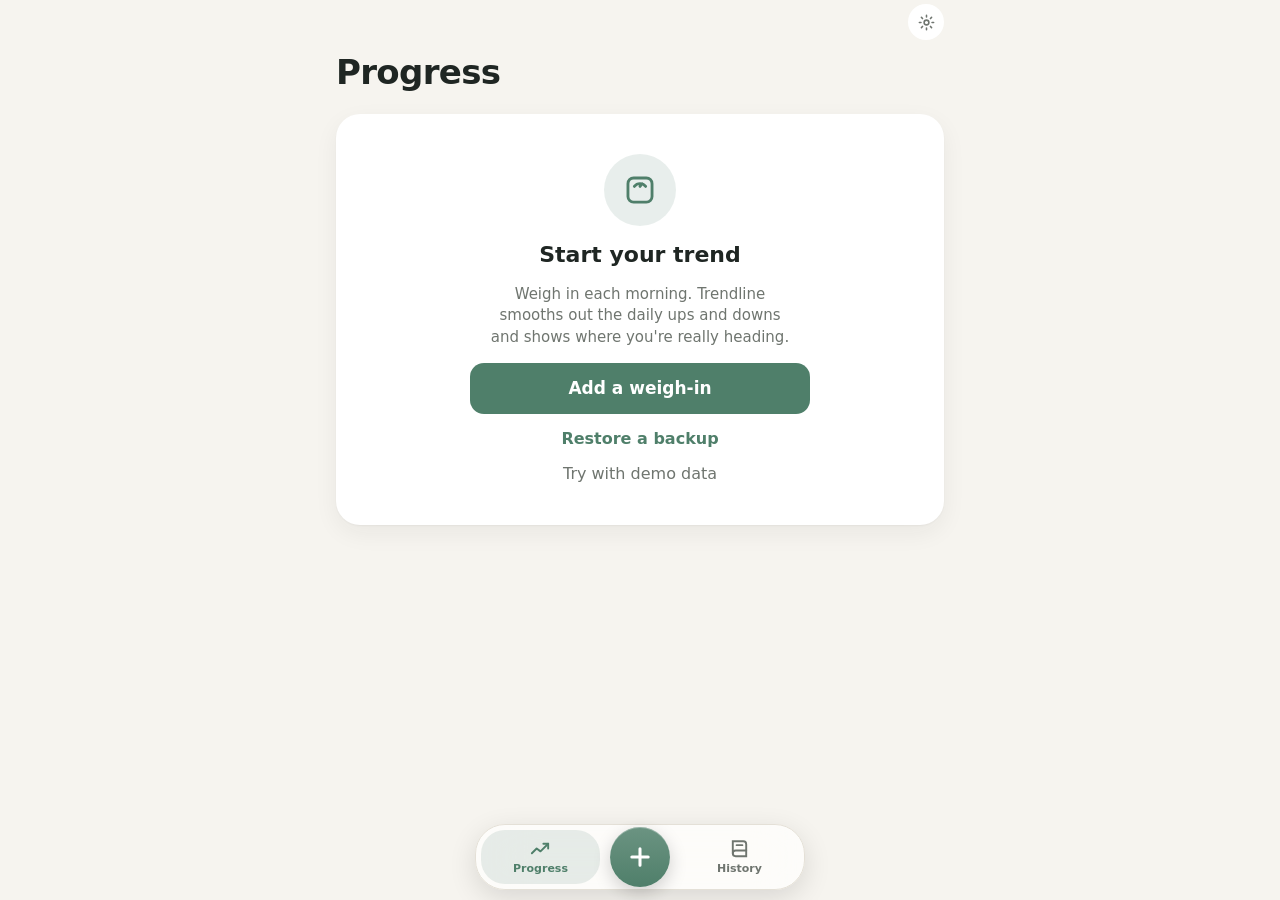
==== commit 07eaad39: "v2.1: design polish - Chart: monotone smooth trend curve with a soft fade, draw-in on launch,   tab " ====
--- a/ios/www/index.html
+++ b/ios/www/index.html
@@ -15,6 +15,7 @@
   --trend:#4f7f6a; --trend-ink:#ffffff; --trend-soft:rgba(79,127,106,.13);
   --goal:#c8754b; --goal-soft:rgba(200,117,75,.14);
   --dot:#b9bdb6; --danger:#b5534a; --danger-soft:rgba(181,83,74,.12);
+  --card-shadow:0 1px 2px rgba(31,38,35,.04),0 8px 24px rgba(31,38,35,.06); --notch-on:rgba(255,255,255,.7);
   --font-ui:-apple-system,"SF Pro Text",system-ui,"Segoe UI",Roboto,sans-serif;
   --font-num:ui-rounded,"SF Pro Rounded",-apple-system,system-ui,sans-serif;
   color-scheme:light;
@@ -26,6 +27,7 @@
     --trend:#8dbfa5; --trend-ink:#0f1411; --trend-soft:rgba(141,191,165,.15);
     --goal:#e39a73; --goal-soft:rgba(227,154,115,.15);
     --dot:#4a504b; --danger:#e07a6e; --danger-soft:rgba(224,122,110,.15);
+    --card-shadow:inset 0 0 0 .5px rgba(255,255,255,.08); --notch-on:rgba(18,21,19,.35);
     color-scheme:dark;
   }
 }
@@ -35,6 +37,7 @@
   --trend:#8dbfa5; --trend-ink:#0f1411; --trend-soft:rgba(141,191,165,.15);
   --goal:#e39a73; --goal-soft:rgba(227,154,115,.15);
   --dot:#4a504b; --danger:#e07a6e; --danger-soft:rgba(224,122,110,.15);
+  --card-shadow:inset 0 0 0 .5px rgba(255,255,255,.08); --notch-on:rgba(18,21,19,.35);
   color-scheme:dark;
 }
 *{box-sizing:border-box;-webkit-tap-highlight-color:transparent}
@@ -59,7 +62,7 @@
 .icon-btn{width:36px;height:36px;border-radius:50%;display:grid;place-items:center;background:var(--surface);color:var(--muted)}
 .icon-btn svg{width:19px;height:19px}
 
-main{padding:calc(env(safe-area-inset-top,0px) + 48px) 16px calc(env(safe-area-inset-bottom,0px) + 116px);max-width:640px;margin:0 auto;display:flex;flex-direction:column;gap:16px}
+main{padding:calc(env(safe-area-inset-top,0px) + 48px) 16px calc(env(safe-area-inset-bottom,0px) + 116px);max-width:640px;margin:0 auto;display:flex;flex-direction:column;gap:18px}
 body[data-tab="settings"] main{padding-bottom:calc(env(safe-area-inset-bottom,0px) + 32px)}
 main.enter{animation:enter .28s cubic-bezier(.2,.8,.3,1)}
 @keyframes enter{from{opacity:0;transform:translateY(8px)}to{opacity:1;transform:none}}
@@ -68,7 +71,7 @@
 .dateline{margin:2px 0 -6px;font-size:15px;font-weight:500;color:var(--muted)}
 
 /* cards */
-.card{background:var(--surface);border-radius:20px;padding:18px;display:flex;flex-direction:column;gap:12px;min-width:0}
+.card{background:var(--surface);border-radius:24px;padding:18px;display:flex;flex-direction:column;gap:12px;min-width:0;box-shadow:var(--card-shadow)}
 .card-h{display:flex;align-items:center;justify-content:space-between;gap:8px;min-height:30px}
 .card-h h2{margin:0;font-size:19px;font-weight:650;letter-spacing:-.01em}
 .mini-btn{width:32px;height:32px;border-radius:10px;background:var(--surface-2);display:grid;place-items:center;color:var(--muted)}
@@ -83,7 +86,8 @@
 .hero{display:flex;flex-direction:column;align-items:center;text-align:center;gap:6px;padding:18px 0 6px}
 .hero .big{font-size:68px;font-weight:700;line-height:1;letter-spacing:-.035em}
 .hero .unit{font-size:22px;color:var(--muted);font-weight:600;margin-left:6px;letter-spacing:0;font-family:var(--font-ui)}
-.chg{display:inline-flex;align-items:center;gap:4px;border-radius:999px;padding:6px 12px;font-size:15px;font-weight:650;background:var(--surface-2)}
+.chg{display:inline-flex;align-items:center;gap:5px;border-radius:999px;padding:6px 12px;font-size:15px;font-weight:650;background:var(--surface-2)}
+.chg svg{width:15px;height:15px;flex:none}
 .chg.good{background:var(--trend-soft)}
 .hero .sub{font-size:14px;color:var(--muted)}
 
@@ -94,13 +98,13 @@
 .seg button[aria-pressed="true"]{background:var(--surface);color:var(--fg);box-shadow:0 1px 3px rgba(0,0,0,.1)}
 .chart-wrap{position:relative}
 .chart-wrap canvas{display:block;width:100%;height:250px;touch-action:pan-y}
-.tip{position:absolute;top:0;pointer-events:none;background:var(--sheet);border:.5px solid var(--line);border-radius:10px;padding:6px 9px;font-size:12px;white-space:nowrap;transform:translateX(-50%);box-shadow:0 4px 14px rgba(0,0,0,.12)}
-
-/* goal */
-.gbar{position:relative;height:10px;background:var(--surface-2);border-radius:999px;margin:6px 0 2px}
-.gbar > span{position:absolute;left:0;top:0;bottom:0;background:var(--goal);border-radius:999px;transition:width .5s}
-.gbar .mk{position:absolute;top:50%;width:10px;height:10px;margin:-5px 0 0 -5px;border-radius:50%;background:var(--surface);box-shadow:inset 0 0 0 2px var(--goal)}
-.gbar .mk.on{background:var(--goal);box-shadow:0 0 0 2px var(--surface)}
+.tip{position:absolute;top:0;pointer-events:none;background:var(--sheet);border:.5px solid var(--line);border-radius:10px;padding:6px 9px;font-size:12px;white-space:nowrap;transform:translateX(-50%);box-shadow:0 4px 14px rgba(0,0,0,.12);transition:left .12s ease-out}
+
+/* goal: thick bar, milestones as notches inside it */
+.gbar{position:relative;height:14px;background:var(--surface-2);border-radius:999px;margin:6px 0 2px;overflow:hidden}
+.gbar > span{position:absolute;left:0;top:0;bottom:0;background:var(--goal);border-radius:999px;transition:width .9s cubic-bezier(.2,.8,.2,1)}
+.gbar .mk{position:absolute;top:3px;bottom:3px;width:2px;margin-left:-1px;border-radius:1px;background:var(--line-strong)}
+.gbar .mk.on{background:var(--notch-on)}
 .gends{display:flex;justify-content:space-between;font-size:13px;color:var(--muted)}
 .gline{font-size:22px;font-weight:700;letter-spacing:-.01em}
 .gline small{font-size:15px;font-weight:500;color:var(--muted);letter-spacing:0}
@@ -108,18 +112,25 @@
 /* prediction */
 .pred-big{margin:0;font-size:28px;font-weight:700;letter-spacing:-.02em;line-height:1.15}
 .pred-big.muted{color:var(--muted);font-size:22px}
+.pred-day{margin:2px 0 0;font-size:46px;font-weight:700;letter-spacing:-.03em;line-height:1}
+.pred-sub{margin:-4px 0 0;font-size:16px;font-weight:600;color:var(--muted)}
 .pred-alt{display:flex;justify-content:space-between;gap:12px;align-items:baseline;border-top:.5px solid var(--line);padding-top:12px;font-size:15px}
 .pred-alt span{color:var(--muted)}
 .pred-alt b{font-weight:650;white-space:nowrap}
 
 /* history */
-.month{padding:14px 0 4px;gap:0;overflow:hidden}
-.month-h{display:flex;justify-content:space-between;align-items:baseline;margin:0 16px 6px}
+/* overflow:clip (not hidden) keeps the rounded corners without stopping the month header from sticking */
+.month{padding:0 0 4px;gap:0;overflow:clip}
+.month-h{position:sticky;top:calc(env(safe-area-inset-top,0px) + 44px);z-index:5;display:flex;justify-content:space-between;align-items:baseline;padding:14px 16px 10px;
+  background:color-mix(in srgb,var(--surface) 84%,transparent);-webkit-backdrop-filter:saturate(160%) blur(18px);backdrop-filter:saturate(160%) blur(18px);border-bottom:.5px solid var(--line)}
 .month-h h3{margin:0;font-size:19px;font-weight:650}
 .month-h span{font-size:14px;font-weight:600}
-.hgrid{display:grid;grid-template-columns:46px 1fr 70px 64px;align-items:center;gap:6px}
-.hhead{font-size:11px;font-weight:600;letter-spacing:.04em;text-transform:uppercase;color:var(--muted);padding:4px 16px 6px;border-bottom:.5px solid var(--line)}
-.hhead span:nth-child(n+3),.lrow .c{text-align:right}
+.hgrid{display:grid;grid-template-columns:46px 1fr auto 56px;align-items:center;gap:10px}
+.lrow .c{text-align:right}
+.dfp{display:inline-flex;align-items:center;padding:3px 9px;border-radius:999px;font-size:13px;font-weight:650;background:var(--surface-2);color:var(--muted)}
+.dfp.good{background:var(--trend-soft);color:var(--trend)}
+.hbadge{display:inline-grid;place-items:center;width:18px;height:18px;border-radius:5px;background:var(--goal-soft);color:var(--goal);flex:none}
+.hbadge svg{width:11px;height:11px}
 .swipe{position:relative;overflow:hidden;border-bottom:.5px solid var(--line)}
 .swipe:last-child{border-bottom:0}
 .swipe .del{position:absolute;top:0;right:0;bottom:0;width:88px;background:var(--danger);color:#fff;font-weight:650;font-size:15px;text-align:center}
@@ -127,9 +138,7 @@
 .lrow.dragging{transition:none}
 .lrow .d{display:flex;flex-direction:column;line-height:1.1}
 .lrow .d b{font-size:18px;font-weight:650} .lrow .d small{font-size:11px;color:var(--muted);font-weight:500}
-.lrow .w{font-size:17px;font-weight:600;display:flex;align-items:center;gap:5px}
-.lrow .w svg{width:13px;height:13px;color:var(--goal);flex:none}
-.lrow .df{font-size:14px;font-weight:600}
+.lrow .w{font-size:17px;font-weight:600;display:flex;align-items:center;gap:6px}
 .lrow .t{font-size:15px;color:var(--muted)}
 .lrow .memo{grid-column:1/-1;font-size:13px;color:var(--muted);text-align:left;margin-top:-2px}
 .lrow.out .w{color:var(--muted);text-decoration:line-through}
@@ -137,12 +146,15 @@
 /* grouped lists (settings, sheets) */
 .group-t{font-size:13px;color:var(--muted);text-transform:uppercase;letter-spacing:.02em;margin:10px 16px -10px}
 .group-f{font-size:13px;color:var(--muted);margin:-8px 16px 0;line-height:1.4}
-.list{background:var(--surface);border-radius:14px;overflow:hidden}
-.sheet .list{background:var(--surface-2)}
+.list{background:var(--surface);border-radius:16px;overflow:hidden;box-shadow:var(--card-shadow)}
+.sheet .list{background:var(--surface-2);box-shadow:none}
 .item{display:flex;align-items:center;justify-content:space-between;gap:12px;padding:10px 16px;min-height:48px;border-bottom:.5px solid var(--line);width:100%}
 .item:last-child{border-bottom:0}
 .item .k{font-size:17px;min-width:0}
 .item .h{display:block;font-size:13px;color:var(--muted);margin-top:2px;line-height:1.3}
+.item .k.wi{display:flex;align-items:center;gap:12px}
+.ic{flex:none;width:29px;height:29px;border-radius:8px;display:grid;place-items:center;color:#fff}
+.ic svg{width:17px;height:17px}
 .item input[type="text"],.item input:not([type]),.item select,.item input[type="time"],.item input[type="date"]{background:transparent;border:0;text-align:right;font-size:17px;color:var(--muted);width:120px;padding:4px 0;font-family:var(--font-num)}
 .item input[type="date"]{color:var(--trend);width:auto}
 .item select{font-family:var(--font-ui);width:auto;direction:rtl}
@@ -174,13 +186,17 @@
 /* tab bar: two tabs with the add button between them */
 nav.tabs{position:fixed;left:0;right:0;bottom:0;z-index:30;padding:8px 16px calc(env(safe-area-inset-bottom,0px) + 10px);display:flex;justify-content:center;pointer-events:none}
 body[data-tab="settings"] nav.tabs{display:none}
-.tabbar{pointer-events:auto;display:flex;align-items:center;background:var(--bar);-webkit-backdrop-filter:saturate(160%) blur(20px);backdrop-filter:saturate(160%) blur(20px);
-  border:.5px solid var(--line);border-radius:30px;padding:5px;width:100%;max-width:330px;box-shadow:0 8px 24px rgba(0,0,0,.1)}
-.tabbar [role="tab"]{flex:1;color:var(--muted);display:flex;flex-direction:column;align-items:center;gap:2px;padding:7px 2px;border-radius:24px;font-size:11px;font-weight:600;transition:background .2s,color .2s}
+.tabbar{position:relative;pointer-events:auto;display:flex;align-items:center;background:color-mix(in srgb,var(--surface) 70%,transparent);-webkit-backdrop-filter:saturate(180%) blur(28px);backdrop-filter:saturate(180%) blur(28px);
+  border:.5px solid var(--line);border-radius:30px;padding:5px;width:100%;max-width:330px;box-shadow:0 8px 28px rgba(0,0,0,.12)}
+/* soft pill behind the selected tab; slides between tabs once placed */
+.tab-pill{position:absolute;left:0;top:5px;bottom:5px;width:0;border-radius:24px;background:var(--trend-soft);pointer-events:none}
+.tab-pill.ready{transition:transform .4s cubic-bezier(.3,1.25,.5,1),width .4s cubic-bezier(.3,1.25,.5,1)}
+.tabbar [role="tab"]{position:relative;z-index:1;flex:1;color:var(--muted);display:flex;flex-direction:column;align-items:center;gap:2px;padding:7px 2px;border-radius:24px;font-size:11px;font-weight:600;transition:color .2s}
 .tabbar [role="tab"] svg{width:23px;height:23px}
 .tabbar [role="tab"][aria-selected="true"]{color:var(--trend)}
-.fab{flex:none;width:60px;height:60px;margin:-20px 10px;border-radius:50%;background:var(--trend);color:var(--trend-ink);display:grid;place-items:center;box-shadow:0 6px 18px rgba(0,0,0,.18);transition:transform .15s}
-.fab:active{transform:scale(.92)}
+.fab{position:relative;z-index:1;flex:none;width:60px;height:60px;margin:-20px 10px;border-radius:50%;color:var(--trend-ink);display:grid;place-items:center;transition:transform .15s;
+  background:linear-gradient(180deg,color-mix(in srgb,var(--trend) 84%,#fff),var(--trend));box-shadow:0 6px 18px rgba(0,0,0,.18),inset 0 1px 0 rgba(255,255,255,.3)}
+.fab:active{transform:scale(.9)}
 .fab svg{width:28px;height:28px}
 
 /* sheets */
@@ -200,7 +216,8 @@
 .dial-u{font-size:15px;font-weight:600;color:var(--muted);margin-top:-4px}
 .step{width:56px;height:56px;border-radius:50%;background:var(--surface-2);font-size:28px;font-weight:500;flex:none;color:var(--trend);display:grid;place-items:center}
 .step:active{background:var(--trend-soft)}
-.hint{margin:-6px 0 0;text-align:center;font-size:13px;color:var(--muted)}
+.ruler{display:block;width:100%;height:58px;margin-top:-4px;touch-action:none;
+  -webkit-mask-image:linear-gradient(90deg,transparent,#000 20%,#000 80%,transparent);mask-image:linear-gradient(90deg,transparent,#000 20%,#000 80%,transparent)}
 .err{color:var(--danger);font-size:14px;margin:0}
 
 /* celebration */
@@ -217,7 +234,7 @@
 .sel{-webkit-user-select:text;user-select:text}
 .toast{position:fixed;left:50%;transform:translateX(-50%);bottom:calc(env(safe-area-inset-bottom,0px) + 100px);background:var(--fg);color:var(--bg);padding:11px 16px;border-radius:14px;font-weight:600;font-size:15px;z-index:70;display:flex;gap:14px;align-items:center;max-width:calc(100% - 32px);box-shadow:0 8px 24px rgba(0,0,0,.2)}
 .toast button{color:var(--trend);font-weight:700}
-@media (prefers-reduced-motion:reduce){main.enter,.sheet,.cel-card,.scrim,.celebrate{animation:none}.lrow,.gbar>span,.tg::after{transition:none}}
+@media (prefers-reduced-motion:reduce){main.enter,.sheet,.cel-card,.scrim,.celebrate{animation:none}.lrow,.gbar>span,.tg::after,.tab-pill.ready,.tip{transition:none}}
 </style>
 </head>
 <body data-tab="progress">
@@ -226,6 +243,7 @@
 
 <nav class="tabs">
   <div class="tabbar" role="tablist">
+    <span class="tab-pill" aria-hidden="true"></span>
     <button role="tab" data-tab="progress" aria-selected="true"><svg viewBox="0 0 24 24" fill="none" stroke="currentColor" stroke-width="2" stroke-linecap="round" stroke-linejoin="round"><path d="M3 17l5-5 4 3 8-8"/><path d="M15 7h5v5"/></svg>Progress</button>
     <button class="fab" id="addBtn" aria-label="Add weigh-in"><svg viewBox="0 0 24 24" fill="none" stroke="currentColor" stroke-width="2.6" stroke-linecap="round"><path d="M12 5v14M5 12h14"/></svg></button>
     <button role="tab" data-tab="history" aria-selected="false"><svg viewBox="0 0 24 24" fill="none" stroke="currentColor" stroke-width="2" stroke-linecap="round"><path d="M5 4.5h11a3 3 0 0 1 3 3V20H8a3 3 0 0 1-3-3z"/><path d="M5 17a3 3 0 0 1 3-3h11M9 8.5h6"/></svg>History</button>
@@ -392,8 +410,33 @@
   check:'<svg viewBox="0 0 24 24" fill="none" stroke="currentColor" stroke-width="2.6" stroke-linecap="round" stroke-linejoin="round"><path d="M5 12.5l4.5 4.5L19 7.5"/></svg>',
   flag:'<svg viewBox="0 0 24 24" fill="none" stroke="currentColor" stroke-width="2.2" stroke-linecap="round" stroke-linejoin="round"><path d="M5 21V4M5 4h11l-2 4 2 4H5"/></svg>',
   heart:'<svg viewBox="0 0 24 24" fill="currentColor" aria-label="Apple Health"><path d="M12 20.5s-7.5-4.6-7.5-10.2A4.3 4.3 0 0 1 12 7.6a4.3 4.3 0 0 1 7.5 2.7c0 5.6-7.5 10.2-7.5 10.2z"/></svg>',
-  scale:'<svg viewBox="0 0 24 24" fill="none" stroke="currentColor" stroke-width="2" stroke-linecap="round"><rect x="3.5" y="3.5" width="17" height="17" rx="4"/><path d="M8 9.5a5 5 0 0 1 8 0M12 9.5l1.5-2"/></svg>'
+  scale:'<svg viewBox="0 0 24 24" fill="none" stroke="currentColor" stroke-width="2" stroke-linecap="round"><rect x="3.5" y="3.5" width="17" height="17" rx="4"/><path d="M8 9.5a5 5 0 0 1 8 0M12 9.5l1.5-2"/></svg>',
+  arrow:'<svg viewBox="0 0 24 24" fill="none" stroke="currentColor" stroke-width="2.6" stroke-linecap="round" stroke-linejoin="round"><path d="M12 5v14M6 13l6 6 6-6"/></svg>'
 };
+// Down, up or sideways arrow for a change in weight.
+const arrowIcon = d => ICON.arrow.replace("<svg ", `<svg style="transform:rotate(${d == null || Math.abs(d) < 0.05 ? -90 : d > 0 ? 180 : 0}deg)" `);
+// Line icons for settings rows, shown white on a coloured square.
+const sv = p => `<svg viewBox="0 0 24 24" fill="none" stroke="currentColor" stroke-width="2" stroke-linecap="round" stroke-linejoin="round">${p}</svg>`;
+const SET_ICON = {
+  goal: ICON.flag,
+  start: sv('<circle cx="7" cy="12" r="2.5"/><path d="M10 12h9M15 8l4 4-4 4"/>'),
+  steps: sv('<path d="M4 19h5v-5h5V9h6"/>'),
+  calendar: sv('<rect x="4" y="5" width="16" height="15" rx="3"/><path d="M4 10h16M9 3v4M15 3v4"/>'),
+  scale: ICON.scale,
+  wave: sv('<path d="M3 14c3-6 6-6 9 0s6 6 9 0"/>'),
+  heart: ICON.heart.replace(' aria-label="Apple Health"', ""),
+  save: sv('<path d="M12 4v11M7 10l5 5 5-5"/><path d="M5 20h14"/>'),
+  bell: sv('<path d="M6 16v-5a6 6 0 0 1 12 0v5l1.5 2h-15z"/><path d="M10 20.5a2 2 0 0 0 4 0"/>'),
+  refresh: sv('<path d="M20 12a8 8 0 1 1-2.3-5.7"/><path d="M20 4v5h-5"/>'),
+  clock: sv('<circle cx="12" cy="12" r="8"/><path d="M12 8v4l3 2"/>'),
+  folder: sv('<path d="M3.5 7a2 2 0 0 1 2-2H10l2 2h6.5a2 2 0 0 1 2 2v8a2 2 0 0 1-2 2h-13a2 2 0 0 1-2-2z"/>'),
+  moon: sv('<path d="M20 14.5A8 8 0 1 1 9.5 4a6.5 6.5 0 0 0 10.5 10.5z"/>'),
+  lock: sv('<rect x="5" y="11" width="14" height="9" rx="2.5"/><path d="M8 11V8a4 4 0 0 1 8 0v3"/>'),
+  info: sv('<circle cx="12" cy="12" r="8.5"/><path d="M12 11v5M12 8h.01"/>'),
+  tag: sv('<path d="M4 12V5a1 1 0 0 1 1-1h7l8 8-8 8z"/><circle cx="8.5" cy="8.5" r="1.3"/>')
+};
+const SET_COLOR = { goal:"var(--goal)", trend:"var(--trend)", health:"#d6606e", remind:"#c3902f", backup:"#557a9b", look:"#7b70a3", lock:"#5f6f66", about:"#8b918a" };
+const ico = (name, color) => `<span class="ic" style="background:${SET_COLOR[color]}">${SET_ICON[name]}</span>`;
 
 /* ---------- theme ---------- */
 function applyTheme(){
@@ -433,7 +476,7 @@
 function stamp(d){ return `${d.toLocaleDateString("en-GB",{day:"numeric",month:"short",year:"numeric"})}, ${d.toLocaleTimeString("en-GB",{hour:"2-digit",minute:"2-digit"})}`; }
 function backupText(){
   if (!backupInfo || !backupInfo.last) return "No automatic backup yet. One is saved the next time something changes.";
-  return `Last saved ${stamp(new Date(backupInfo.last))} · ${backupInfo.count} weekly cop${backupInfo.count === 1 ? "y" : "ies"} kept`;
+  return `Last saved ${stamp(new Date(backupInfo.last))} · ${backupInfo.count} weekly cop${backupInfo.count === 1 ? "y" : "ies"} kept.`;
 }
 function folderText(){
   const b = backupInfo;
@@ -554,14 +597,22 @@
 const TITLES = { progress:"Progress", history:"History", settings:"Settings" };
 let tab = "progress", lastTab = "progress";
 try{ const t = localStorage.getItem(KEY + ":tab"); if (t === "history" || t === "logbook") tab = "history"; }catch(e){}
+let chartIntro = true;  // the chart draws itself in on launch, on a tab switch and on a range change
 function setTab(t){
   if (t === tab){ window.scrollTo({ top: 0, behavior: "smooth" }); return; }
   if (t === "settings") lastTab = tab;
   else { try{ localStorage.setItem(KEY + ":tab", t); }catch(e){} }
-  tab = t; haptic("selection");
+  tab = t; haptic("selection"); chartIntro = true;
   syncTabbar(); window.scrollTo(0, 0); render(true);
 }
 function syncTabbar(){ document.querySelectorAll(".tabbar [role=tab]").forEach(b => b.setAttribute("aria-selected", String(b.dataset.tab === tab))); }
+// Moves the pill behind the selected tab. The first placement doesn't animate.
+function placePill(){
+  const b = document.querySelector(`.tabbar [role=tab][data-tab="${tab}"]`), pill = $(".tab-pill");
+  if (!b || !pill || !b.offsetWidth) return;
+  pill.style.transform = `translateX(${b.offsetLeft}px)`; pill.style.width = b.offsetWidth + "px";
+  if (!pill.classList.contains("ready")) requestAnimationFrame(() => pill.classList.add("ready"));
+}
 document.querySelectorAll(".tabbar [role=tab]").forEach(b => b.addEventListener("click", () => setTab(b.dataset.tab)));
 $("#addBtn").addEventListener("click", () => { haptic("light"); openEntry(); });
 const topbar = $("#topbar");
@@ -580,6 +631,7 @@
   else renderHistory();
   if (animate){ view.classList.remove("enter"); void view.offsetWidth; view.classList.add("enter"); }
   topbar.classList.toggle("scrolled", window.scrollY > 30);
+  placePill();
 }
 
 function renderEmpty(){
@@ -618,13 +670,31 @@
   if (rows.length) html += chartCard() + goalCard(rows) + predictCard(rows);
   view.innerHTML = html;
   bindProgress(rows);
-}
+  if (rows.length){ const last = rows[rows.length-1], wk = changeOver(rows, 7); countHero(last.trend, wk == null ? null : last.trend - wk); }
+}
+const calm = () => matchMedia("(prefers-reduced-motion: reduce)").matches;
+// The trend weight counts to its new value: from what it showed last time, or on launch from a week ago.
+let heroShown = null;
+function countHero(target, from){
+  const el = $("#heroNum"), start = heroShown ?? from; heroShown = target;
+  if (!el || start == null || fw(start) === fw(target) || calm()) return;
+  const t0 = performance.now(), dur = 700;
+  el.textContent = fw(start);
+  const step = now => {
+    if (!el.isConnected) return;
+    const p = Math.min(1, (now - t0)/dur), e = 1 - Math.pow(1 - p, 3);
+    el.textContent = fw(start + (target - start)*e);
+    if (p < 1) requestAnimationFrame(step);
+  };
+  requestAnimationFrame(step);
+}
+let goalShown = 0;  // share of the goal the bar last showed, so it grows from there
 function heroCard(rows){
   const last = rows[rows.length-1], wk = changeOver(rows, 7), ago = dnum(todayStr()) - last.n;
-  const chg = wk == null ? `<span class="chg flat">Building your trend</span>` : `<span class="chg ${tone(wk)} num">${arrow(wk)} ${Math.abs(toU(wk)).toFixed(1)} ${U()} this week</span>`;
+  const chg = wk == null ? `<span class="chg flat">Building your trend</span>` : `<span class="chg ${tone(wk)} num">${arrowIcon(wk)}${Math.abs(toU(wk)).toFixed(1)} ${U()} this week</span>`;
   return `<section class="hero">
     <div class="lbl">Trend weight</div>
-    <div><span class="big num">${fw(last.trend)}</span><span class="unit">${U()}</span></div>
+    <div><span class="big num" id="heroNum">${fw(last.trend)}</span><span class="unit">${U()}</span></div>
     ${chg}
     <div class="sub">Last weigh-in <b class="num" style="color:var(--fg)">${fw(last.kg)}</b> · ${ago <= 0 ? "today" : ago === 1 ? "yesterday" : ago + " days ago"}</div>
   </section>`;
@@ -646,7 +716,7 @@
   const done = tot === 0 ? 1 : Math.max(0, Math.min(1, (st - last.trend)/tot));
   const left = last.trend - g, miles = milestones();
   const nextIdx = miles.findIndex(m => dir < 0 ? last.trend > m : last.trend < m);
-  const marks = miles.length <= 25 ? miles.slice(0, -1).map(m => {
+  const marks = miles.length <= 40 ? miles.slice(0, -1).map(m => {
     const at = tot === 0 ? 1 : (st - m)/tot, on = dir < 0 ? last.trend <= m : last.trend >= m;
     return `<i class="mk ${on ? "on" : ""}" style="left:${at*100}%"></i>`;
   }).join("") : "";
@@ -656,7 +726,7 @@
   else next = `Next milestone <b class="num" style="color:var(--fg)">${fw(miles[nextIdx])} ${U()}</b> · ${Math.abs(toU(last.trend - miles[nextIdx])).toFixed(1)} ${U()} away`;
   return `<section class="card"><div class="card-h"><h2>Goal ${fw(g)} ${U()}</h2><button class="mini-btn" id="glSet" aria-label="Edit goal">${ICON.pencil}</button></div>
     <div class="gline num">${Math.round(done*100)}% <small>· ${goalReached(last.trend) ? "done" : `${Math.abs(toU(left)).toFixed(1)} ${U()} to go`}</small></div>
-    <div class="gbar" role="progressbar" aria-valuenow="${Math.round(done*100)}" aria-valuemin="0" aria-valuemax="100"><span style="width:${done*100}%"></span>${marks}</div>
+    <div class="gbar" role="progressbar" aria-valuenow="${Math.round(done*100)}" aria-valuemin="0" aria-valuemax="100"><span style="width:${(calm() ? done : goalShown)*100}%" data-to="${done}"></span>${marks}</div>
     <div class="gends num"><span>${fw(st)}</span><span>${fw(g)}</span></div>
     <p class="note">${next}</p>
   </section>`;
@@ -671,8 +741,10 @@
     const e = etaFor(cur, left, last.n);
     if (!e) main = `<p class="pred-big muted">Not on pace yet</p><p class="note">Your trend isn't heading toward your goal right now. Keep weighing in, and the date appears once it does.</p>`;
     else if (e.far) main = `<p class="pred-big muted">More than 10 years away</p><p class="note">At your current pace of ${Math.abs(toU(cur*7)).toFixed(2)} ${U()} a week.</p>`;
-    else main = `<p class="lbl">You'll reach ${fw(g)} ${U()} around</p><p class="pred-big num">${longDate(e.date)}</p>
-      <p class="note">${inTime(e.days)}, at your current pace of ${Math.abs(toU(cur*7)).toFixed(2)} ${U()} a week</p>`;
+    else { const p = parts(e.date);
+      main = `<p class="lbl">You'll reach ${fw(g)} ${U()} around</p><p class="pred-day num">${p.d} ${MON[p.m-1]}</p>
+      <p class="pred-sub num">${p.y} · ${inTime(e.days).replace(/^In/, "in")}</p>
+      <p class="note">At your current pace of ${Math.abs(toU(cur*7)).toFixed(2)} ${U()} a week</p>`; }
   }
   let alt = "";
   if (!goalReached(last.trend)){
@@ -688,20 +760,45 @@
   document.querySelectorAll("[data-odd-ignore]").forEach(b => b.onclick = () => { const e = S.entries.find(x => x.id === b.dataset.oddIgnore); if (!e) return; e.ignored = true; e.outlier = false; detectOutliers(); save(); haptic("warning"); render();
     toast("Ignored", { label: "Undo", fn: () => { delete e.ignored; e.keep = true; save(); render(); } }); });
   document.querySelectorAll("#rng button").forEach(b => b.onclick = () => { S.settings.chartRange = +b.dataset.r; save(); haptic("selection");
-    document.querySelectorAll("#rng button").forEach(x => x.setAttribute("aria-pressed", String(x === b))); mountChart($("#chart"), $("#tip"), rows, S.settings.chartRange); });
+    document.querySelectorAll("#rng button").forEach(x => x.setAttribute("aria-pressed", String(x === b))); mountChart($("#chart"), $("#tip"), rows, S.settings.chartRange, true); });
   const on = (id, fn) => { const el = document.getElementById(id); if (el) el.onclick = fn; };
   on("glSet", openGoalSheet); on("prSet", openCommit);
-  if ($("#chart")) mountChart($("#chart"), $("#tip"), rows, S.settings.chartRange);
+  if ($("#chart")){ mountChart($("#chart"), $("#tip"), rows, S.settings.chartRange, chartIntro); chartIntro = false; }
+  const gb = $(".gbar > span");
+  if (gb){ const to = +gb.dataset.to; goalShown = to; requestAnimationFrame(() => requestAnimationFrame(() => { gb.style.width = to*100 + "%"; })); }
 }
 
 /* ---------- chart ---------- */
 function niceStep(range, target){ const raw = range/target, p = Math.pow(10, Math.floor(Math.log10(raw))), f = raw/p; return (f < 1.5 ? 1 : f < 3 ? 2 : f < 7 ? 5 : 10)*p; }
-// Draws the weight chart into context c at size W×H: grey dots for weigh-ins, the sage trend line,
-// faint milestone lines and the dashed goal line. Returns the x scale and visible rows for the tooltip.
-function paintChart(c, W, H, allRows, R){
+// Smooth curve through the points (monotone cubic, so it never overshoots into a bump the data doesn't have).
+function curve(c, pts){
+  const n = pts.length; if (!n) return;
+  c.moveTo(pts[0][0], pts[0][1]); if (n === 1) return;
+  if (n === 2){ c.lineTo(pts[1][0], pts[1][1]); return; }
+  const d = [], m = [];
+  for (let i = 0; i < n - 1; i++) d.push((pts[i+1][1] - pts[i][1])/((pts[i+1][0] - pts[i][0]) || 1e-6));
+  m[0] = d[0]; m[n-1] = d[n-2];
+  for (let i = 1; i < n - 1; i++) m[i] = d[i-1]*d[i] <= 0 ? 0 : (d[i-1] + d[i])/2;
+  for (let i = 0; i < n - 1; i++){
+    if (d[i] === 0){ m[i] = 0; m[i+1] = 0; continue; }
+    const a = m[i]/d[i], b = m[i+1]/d[i], s = a*a + b*b;
+    if (s > 9){ const t = 3/Math.sqrt(s); m[i] = t*a*d[i]; m[i+1] = t*b*d[i]; }
+  }
+  for (let i = 0; i < n - 1; i++){
+    const [x0, y0] = pts[i], [x1, y1] = pts[i+1], h = (x1 - x0)/3;
+    c.bezierCurveTo(x0 + h, y0 + m[i]*h, x1 - h, y1 - m[i+1]*h, x1, y1);
+  }
+}
+// Draws the weight chart into context c at size W×H: grey dots for weigh-ins, the sage trend curve with a soft
+// fade under it, faint milestone lines and the dashed goal line. `prog` (0–1) reveals the curve from the left;
+// `sel` is the weigh-in being inspected. Returns the x scale and visible rows for the tooltip.
+function paintChart(c, W, H, allRows, R, prog, sel){
   const end = allRows[allRows.length-1].n;
   let rows = R ? allRows.filter(r => r.n > end - R) : allRows; if (!rows.length) rows = allRows.slice(-1);
-  const x0 = R ? end - R : rows[0].n, x1 = Math.max(end, x0 + 1);
+  // A history shorter than the range fills the chart (at least a week wide) instead of hugging the right edge;
+  // a little room after the last day keeps its dot whole.
+  const x0 = Math.min(R ? Math.max(end - R, allRows[0].n - 1) : rows[0].n, end - 6);
+  const x1 = end + Math.max(0.6, (end - x0)*0.02);
   const vals = rows.flatMap(r => [toU(r.kg), toU(r.trend)]); if (S.settings.goal != null && R === 0) vals.push(toU(S.settings.goal));
   let lo = Math.min(...vals), hi = Math.max(...vals); if (hi - lo < 1){ const m = (hi + lo)/2; lo = m - .5; hi = m + .5; }
   const st = niceStep(hi - lo, 4); lo = Math.floor(lo/st)*st; hi = Math.ceil(hi/st)*st;
@@ -716,7 +813,8 @@
   }
   c.textAlign = "center"; c.textBaseline = "alphabetic";
   const span = x1 - x0;
-  if (span <= 45){ for (let n = Math.ceil(x0/7)*7 + 3; n <= x1; n += 7){ const p = parts(fromDnum(n)); c.fillStyle = muted; c.fillText(`${p.d} ${MON[p.m-1]}`, X(n), H - 6); } }
+  if (span <= 10){ for (let n = Math.ceil(x0); n <= end; n++){ const p = parts(fromDnum(n)); c.fillStyle = muted; c.fillText(WD[p.wd], X(n), H - 6); } }
+  else if (span <= 45){ for (let n = Math.ceil(x0/7)*7 + 3; n <= x1; n += 7){ const p = parts(fromDnum(n)); c.fillStyle = muted; c.fillText(`${p.d} ${MON[p.m-1]}`, X(n), H - 6); } }
   else {
     const d0 = new Date(x0*DAY); let cur = new Date(Date.UTC(d0.getUTCFullYear(), d0.getUTCMonth() + 1, 1));
     const every = span > 1500 ? 12 : span > 500 ? 3 : span > 200 ? 2 : 1;
@@ -744,31 +842,56 @@
   c.save(); c.beginPath(); c.rect(L, 0, W - L - Rp, H); c.clip();
   const firstIdx = allRows.indexOf(rows[0]); const lead = firstIdx > 0 ? [allRows[firstIdx-1], ...rows] : rows;
   if (rows.length <= 500) for (const r of rows){ c.fillStyle = dot; c.beginPath(); c.arc(X(r.n), Y(toU(r.kg)), rows.length > 150 ? 2 : 3, 0, 7); c.fill(); }
-  c.strokeStyle = trend; c.lineWidth = 3; c.lineJoin = "round"; c.lineCap = "round"; c.beginPath();
-  lead.forEach((r,i) => { const x = X(r.n), y = Y(toU(r.trend)); i ? c.lineTo(x, y) : c.moveTo(x, y); }); c.stroke();
-  const lr = rows[rows.length-1]; c.fillStyle = trend; c.beginPath(); c.arc(X(lr.n), Y(toU(lr.trend)), 5.5, 0, 7); c.fill();
-  c.strokeStyle = css("--surface"); c.lineWidth = 2; c.stroke();
+  const pts = lead.map(r => [X(r.n), Y(toU(r.trend))]);
+  c.save(); c.beginPath(); c.rect(L, 0, (W - L - Rp)*prog + 2, H); c.clip();
+  const fade = c.createLinearGradient(0, T, 0, H - B); fade.addColorStop(0, trend + "38"); fade.addColorStop(1, trend + "00");
+  c.beginPath(); curve(c, pts); c.lineTo(pts[pts.length-1][0], H - B); c.lineTo(pts[0][0], H - B); c.closePath(); c.fillStyle = fade; c.fill();
+  c.strokeStyle = trend; c.lineWidth = 3; c.lineJoin = "round"; c.lineCap = "round"; c.beginPath(); curve(c, pts); c.stroke();
+  c.restore();
+  const surface = css("--surface");
+  if (prog >= 1){ const lr = rows[rows.length-1]; c.fillStyle = trend; c.beginPath(); c.arc(X(lr.n), Y(toU(lr.trend)), 5.5, 0, 7); c.fill(); c.strokeStyle = surface; c.lineWidth = 2; c.stroke(); }
+  if (sel){
+    // guide line, then the inspected weigh-in and its trend point, each ringed
+    const x = Math.round(X(sel.n)) + .5;
+    c.strokeStyle = muted; c.globalAlpha = .5; c.lineWidth = 1; c.beginPath(); c.moveTo(x, T); c.lineTo(x, H - B); c.stroke(); c.globalAlpha = 1;
+    c.fillStyle = css("--fg"); c.beginPath(); c.arc(X(sel.n), Y(toU(sel.kg)), 5.5, 0, 7); c.fill(); c.strokeStyle = surface; c.lineWidth = 2.5; c.stroke();
+    c.fillStyle = trend; c.beginPath(); c.arc(X(sel.n), Y(toU(sel.trend)), 4.5, 0, 7); c.fill(); c.stroke();
+  }
   c.restore();
   return { X, rows };
 }
-function mountChart(cv, tip, allRows, R){
+// Mounts the chart on a canvas: optional draw-in, then press and drag to inspect a day.
+function mountChart(cv, tip, allRows, R, intro){
   if (!cv) return;
   const dpr = devicePixelRatio || 1, W = cv.clientWidth, H = cv.clientHeight;
-  cv.width = W*dpr; cv.height = H*dpr; const c = cv.getContext("2d"); c.scale(dpr, dpr);
-  const g = paintChart(c, W, H, allRows, R);
-  let lastId = null;
+  cv.width = W*dpr; cv.height = H*dpr; const c = cv.getContext("2d");
+  let prog = intro && !calm() ? 0 : 1, sel = null, g = null;
+  const draw = () => { c.setTransform(dpr, 0, 0, dpr, 0, 0); c.clearRect(0, 0, W, H); g = paintChart(c, W, H, allRows, R, prog, sel); };
+  draw();
+  if (prog < 1){
+    const t0 = performance.now();
+    const step = now => {
+      if (!cv.isConnected || prog >= 1) return;
+      const p = Math.min(1, (now - t0)/550); prog = 1 - Math.pow(1 - p, 3); draw();
+      if (p < 1) requestAnimationFrame(step); else prog = 1;
+    };
+    requestAnimationFrame(step);
+  }
   const show = ev => {
     const rect = cv.getBoundingClientRect(), px = (ev.touches ? ev.touches[0].clientX : ev.clientX) - rect.left;
     let best = g.rows[0], bd = 1e9; for (const r of g.rows){ const d = Math.abs(g.X(r.n) - px); if (d < bd){ bd = d; best = r; } }
-    if (best.id !== lastId){ lastId = best.id; haptic("selection"); }
+    if (best === sel && prog >= 1) return;
+    if (best !== sel) haptic("selection");
+    sel = best; prog = 1; draw();
     tip.hidden = false; tip.style.left = Math.max(80, Math.min(W - 80, g.X(best.n))) + "px";
     tip.innerHTML = `${fmtDate(best.date)} · <b class="num">${fw(best.kg)}</b> <span style="color:var(--muted)">trend <span class="num">${fw(best.trend)}</span></span>`;
   };
   cv.onpointerdown = show; cv.onpointermove = ev => { if (ev.pointerType === "mouse" || ev.buttons) show(ev); };
-  cv.onpointerup = cv.onpointerleave = cv.onpointercancel = () => { tip.hidden = true; lastId = null; };
+  cv.onpointerup = cv.onpointerleave = cv.onpointercancel = () => { tip.hidden = true; if (sel){ sel = null; draw(); } };
 }
 let resizeT; window.addEventListener("resize", () => { clearTimeout(resizeT); resizeT = setTimeout(() => {
   if (tab === "progress" && $("#chart")){ const rows = computeTrend(); if (rows.length) mountChart($("#chart"), $("#tip"), rows, S.settings.chartRange); }
+  placePill();
 }, 120); });
 
 /* ---------- history ---------- */
@@ -783,8 +906,7 @@
     const inMonth = valid.filter(r => r.date.slice(0, 7) === k), before = valid.filter(r => r.date < k + "-01");
     const ch = inMonth.length ? inMonth[inMonth.length-1].trend - (before.length ? before[before.length-1].trend : inMonth[0].trend) : null;
     const chHtml = ch == null || (!before.length && inMonth.length < 2) ? "" : `<span class="num ${tone(ch)}">${arrow(ch)} ${Math.abs(toU(ch)).toFixed(1)} ${U()}</span>`;
-    html += `<section class="card month"><div class="month-h"><h3>${MONF[m-1]} ${y}</h3>${chHtml}</div>
-      <div class="hgrid hhead"><span>Day</span><span>Weight</span><span>vs trend</span><span>Trend</span></div>`;
+    html += `<section class="card month"><div class="month-h"><h3>${MONF[m-1]} ${y}</h3>${chHtml}</div>`;
     byMonth.get(k).slice().reverse().forEach(r => {
       const p = parts(r.date), diff = r.excluded ? null : r.kg - r.trend;
       const bits = []; if (r.ignored) bits.push("Ignored, not counted"); else if (r.excluded) bits.push("Unusual, check it on Progress");
@@ -793,8 +915,8 @@
       html += `<div class="swipe"><button class="del" data-del="${esc(r.id)}">Delete</button>
         <button class="lrow hgrid ${r.excluded ? "out" : ""}" data-id="${esc(r.id)}">
           <span class="d"><b class="num">${pad(p.d)}</b><small>${WD[p.wd]}</small></span>
-          <span class="w num">${fw(r.kg)}${r.src === "health" ? ICON.heart : ""}</span>
-          <span class="df num c ${diff == null ? "flat" : tone(diff) === "good" ? "good" : "flat"}">${df}</span>
+          <span class="w num">${fw(r.kg)}${r.src === "health" ? `<span class="hbadge" title="From Apple Health">${ICON.heart}</span>` : ""}</span>
+          <span class="c"><span class="dfp num ${diff != null && tone(diff) === "good" ? "good" : ""}" aria-label="Compared with the trend">${df}</span></span>
           <span class="t num c">${r.excluded ? "—" : fw(r.trend)}</span>
           ${bits.length ? `<span class="memo">${bits.join(" · ")}</span>` : ""}
         </button></div>`;
@@ -853,7 +975,7 @@
   el.addEventListener("click", ev => { if (ev.target === el) closeSheet(); });
   sh.querySelectorAll("[data-x]").forEach(b => b.onclick = closeSheet);
   let y0 = null, dy = 0;
-  sh.addEventListener("touchstart", ev => { if (sh.scrollTop > 0 || (ev.target.closest("input,select,textarea,button") && !ev.target.closest(".grab"))){ y0 = null; return; } y0 = ev.touches[0].clientY; dy = 0; sh.style.transition = "none"; }, { passive:true });
+  sh.addEventListener("touchstart", ev => { if (sh.scrollTop > 0 || (ev.target.closest("input,select,textarea,button,.ruler") && !ev.target.closest(".grab"))){ y0 = null; return; } y0 = ev.touches[0].clientY; dy = 0; sh.style.transition = "none"; }, { passive:true });
   sh.addEventListener("touchmove", ev => { if (y0 == null) return; dy = Math.max(0, ev.touches[0].clientY - y0); sh.style.transform = `translateY(${dy}px)`; }, { passive:true });
   sh.addEventListener("touchend", () => { if (y0 == null) return; y0 = null; sh.style.transition = ""; if (dy > 110) closeSheet(); else sh.style.transform = ""; });
   return sh;
@@ -876,7 +998,7 @@
       <div class="dial-mid"><input id="ew" inputmode="decimal" autocomplete="off" value="${startVal.toFixed(1)}" aria-label="Weight in ${U()}"><span class="dial-u">${U()}</span></div>
       <button type="button" class="step" id="ep" aria-label="Increase by 0.1">+</button>
     </div>
-    <p class="hint">Drag the number sideways, or tap it to type</p>
+    <canvas class="ruler" id="er" aria-hidden="true"></canvas>
     <div class="list">
       <label class="item"><span class="k">Date</span><input type="date" id="ed" value="${entry ? entry.date : todayStr()}" max="${todayStr()}"></label>
       <label class="item"><span class="k">Note</span><input id="en" maxlength="140" value="${esc(entry?.note || "")}" placeholder="Optional" style="width:60%"></label>
@@ -886,7 +1008,37 @@
     ${entry ? `<button type="button" class="btn danger" id="edel">Delete weigh-in</button>` : ""}`);
   const w = sh.querySelector("#ew");
   const read = () => parseFloat(w.value.replace(",", "."));
-  const setVal = v => { w.value = (Math.round(Math.min(toU(400), Math.max(toU(20), v))*10)/10).toFixed(1); };
+  const clampU = v => Math.min(toU(400), Math.max(toU(20), v));
+  // Ruler under the number: a tick every 0.1 (14px apart, the same as one drag step), taller at .5 and whole numbers.
+  const ruler = sh.querySelector("#er"), PX = 14;
+  const drawRuler = pos => {
+    const dpr = devicePixelRatio || 1, W = ruler.clientWidth, H = ruler.clientHeight;
+    if (!W || isNaN(pos)) return;
+    if (ruler.width !== Math.round(W*dpr)){ ruler.width = Math.round(W*dpr); ruler.height = Math.round(H*dpr); }
+    const c = ruler.getContext("2d"); c.setTransform(dpr, 0, 0, dpr, 0, 0); c.clearRect(0, 0, W, H);
+    const mid = W/2, at = pos*10, span = Math.ceil(mid/PX) + 1;
+    c.font = `600 12px ${NUMFONT}`; c.textAlign = "center"; c.textBaseline = "alphabetic";
+    for (let k = Math.floor(at) - span; k <= Math.ceil(at) + span; k++){
+      const x = Math.round(mid + (k - at)*PX) + .5, whole = k % 10 === 0, half = k % 5 === 0;
+      c.strokeStyle = css(whole ? "--muted" : "--line-strong"); c.lineWidth = whole ? 1.5 : 1;
+      c.beginPath(); c.moveTo(x, 8); c.lineTo(x, 8 + (whole ? 22 : half ? 15 : 9)); c.stroke();
+      if (whole){ c.fillStyle = css("--muted"); c.fillText(String(k/10), x, H - 6); }
+    }
+    c.strokeStyle = css("--trend"); c.lineWidth = 3; c.lineCap = "round"; c.beginPath(); c.moveTo(mid, 4); c.lineTo(mid, 36); c.stroke();
+  };
+  const setVal = v => { w.value = (Math.round(clampU(v)*10)/10).toFixed(1); drawRuler(read()); };
+  drawRuler(read());
+  w.addEventListener("input", () => drawRuler(read()));
+  // Dragging the ruler moves it under the needle like a real one: drag left for a higher number.
+  let rd = null;
+  ruler.addEventListener("touchstart", ev => { rd = { x: ev.touches[0].clientX, base: isNaN(read()) ? startVal : read(), last: null }; w.blur(); }, { passive:true });
+  ruler.addEventListener("touchmove", ev => {
+    if (!rd) return; ev.preventDefault();
+    const pos = clampU(rd.base - (ev.touches[0].clientX - rd.x)/PX*0.1), v = Math.round(pos*10)/10;
+    if (v !== rd.last){ rd.last = v; w.value = v.toFixed(1); haptic("selection"); }
+    drawRuler(pos);
+  }, { passive:false });
+  ruler.addEventListener("touchend", () => { if (rd){ rd = null; drawRuler(read()); } });
   const bump = d => { const v = read(); if (!isNaN(v)){ setVal(v + d); haptic("selection"); } };
   sh.querySelector("#em").onclick = () => bump(-0.1); sh.querySelector("#ep").onclick = () => bump(0.1);
   let drag = null;
@@ -999,35 +1151,37 @@
 /* ---------- settings ---------- */
 function renderSettings(){
   const s = S.settings, bk = backupInfo || {};
-  const tgl = (id, on, k, h) => `<label class="item"><span class="k">${k}${h ? `<span class="h">${h}</span>` : ""}</span><input type="checkbox" class="tg" id="${id}" ${on ? "checked" : ""}></label>`;
-  const inp = (id, k, val, ph, h) => `<label class="item"><span class="k">${k}${h ? `<span class="h">${h}</span>` : ""}</span><input id="${id}" class="num" inputmode="decimal" value="${val}" placeholder="${ph}"></label>`;
+  // a row label with its icon; ic is [icon name, colour group]
+  const lab = (ic, k, h) => `<span class="k wi">${ico(ic[0], ic[1])}<span>${k}${h ? `<span class="h">${h}</span>` : ""}</span></span>`;
+  const tgl = (ic, id, on, k, h) => `<label class="item">${lab(ic, k, h)}<input type="checkbox" class="tg" id="${id}" ${on ? "checked" : ""}></label>`;
+  const inp = (ic, id, k, val, ph, h) => `<label class="item">${lab(ic, k, h)}<input id="${id}" class="num" inputmode="decimal" value="${val}" placeholder="${ph}"></label>`;
   let html = `<h1 class="large">Settings</h1>
     <div class="group-t">Goal</div><div class="list">
-      ${inp("sg", "Goal weight", s.goal == null ? "" : toU(s.goal).toFixed(1), U())}
-      ${inp("ss", "Starting weight", s.start == null ? "" : toU(s.start).toFixed(1), S.entries[0] ? fw(S.entries[0].kg) : U(), "Defaults to your first weigh-in")}
-      ${inp("sm", "Milestone every", s.step == null ? "" : toU(s.step).toFixed(1), U() === "lb" ? "5.0" : "2.0")}
-      ${inp("sc", "Weekly commitment", s.commit == null ? "" : toU(s.commit).toFixed(2), `${U()}/wk`)}
+      ${inp(["goal", "goal"], "sg", "Goal weight", s.goal == null ? "" : toU(s.goal).toFixed(1), U())}
+      ${inp(["start", "goal"], "ss", "Starting weight", s.start == null ? "" : toU(s.start).toFixed(1), S.entries[0] ? fw(S.entries[0].kg) : U(), "Defaults to your first weigh-in")}
+      ${inp(["steps", "goal"], "sm", "Milestone every", s.step == null ? "" : toU(s.step).toFixed(1), U() === "lb" ? "5.0" : "2.0")}
+      ${inp(["calendar", "goal"], "sc", "Weekly commitment", s.commit == null ? "" : toU(s.commit).toFixed(2), `${U()}/wk`)}
     </div>
     <div class="group-t">Weight & trend</div><div class="list">
-      <label class="item"><span class="k">Units</span><select id="su"><option value="kg" ${s.unit === "kg" ? "selected" : ""}>Kilograms</option><option value="lb" ${s.unit === "lb" ? "selected" : ""}>Pounds</option></select></label>
-      <label class="item"><span class="k">Trend smoothing<span class="h">Heavier smoothing ignores daily swings more but reacts slower</span></span>
+      <label class="item">${lab(["scale", "trend"], "Units")}<select id="su"><option value="kg" ${s.unit === "kg" ? "selected" : ""}>Kilograms</option><option value="lb" ${s.unit === "lb" ? "selected" : ""}>Pounds</option></select></label>
+      <label class="item">${lab(["wave", "trend"], "Trend smoothing", "Heavier smoothing ignores daily swings more but reacts slower")}
         <select id="sa"><option value="0.2" ${s.smooth == 0.2 ? "selected" : ""}>Light</option><option value="0.1" ${s.smooth == 0.1 ? "selected" : ""}>Standard</option><option value="0.05" ${s.smooth == 0.05 ? "selected" : ""}>Heavy</option></select></label>
     </div>`;
   if (NATIVE){
     html += `<div class="group-t">Apple Health</div><div class="list">
-      ${tgl("hr", s.healthRead, "Import weigh-ins", "Weight from your smart scale or other apps")}
-      ${tgl("hw", s.healthWrite, "Save weigh-ins to Health", "Weights you log here are added to Apple Health")}
-      ${s.healthRead ? `<label class="item"><span class="k">Import from<span class="h">Older readings in Apple Health are ignored</span></span><input type="date" id="hf" value="${s.healthFrom || ""}" max="${todayStr()}"></label>` : ""}
-      ${s.healthRead ? tgl("hn", s.notifyWeigh !== false, "Notify after each weigh-in", "Weight and trend as soon as your scale syncs") : ""}
-      ${s.healthRead ? `<button class="item" id="hs"><span class="k">Check now</span><span class="val">${s.healthSince ? "Last " + fmtDate(s.healthSince) : "Not yet"}</span></button>` : ""}
+      ${tgl(["heart", "health"], "hr", s.healthRead, "Import weigh-ins", "Weight from your smart scale or other apps")}
+      ${tgl(["save", "health"], "hw", s.healthWrite, "Save weigh-ins to Health", "Weights you log here are added to Apple Health")}
+      ${s.healthRead ? `<label class="item">${lab(["calendar", "health"], "Import from", "Older readings in Apple Health are ignored")}<input type="date" id="hf" value="${s.healthFrom || ""}" max="${todayStr()}"></label>` : ""}
+      ${s.healthRead ? tgl(["bell", "health"], "hn", s.notifyWeigh !== false, "Notify after each weigh-in", "Weight and trend as soon as your scale syncs") : ""}
+      ${s.healthRead ? `<button class="item" id="hs">${lab(["refresh", "health"], "Check now")}<span class="val">${s.healthSince ? "Last " + fmtDate(s.healthSince) : "Not yet"}</span></button>` : ""}
     </div>
     <div class="group-t">Reminder</div><div class="list">
-      ${tgl("rm", s.remind, "Remind me to weigh in", "Skipped on days you've already weighed in")}
-      <label class="item"><span class="k">Time</span><input type="time" id="rt" value="${s.remindTime || "07:30"}" ${s.remind ? "" : "disabled"}></label>
+      ${tgl(["bell", "remind"], "rm", s.remind, "Remind me to weigh in", "Skipped on days you've already weighed in")}
+      <label class="item">${lab(["clock", "remind"], "Time")}<input type="time" id="rt" value="${s.remindTime || "07:30"}" ${s.remind ? "" : "disabled"}></label>
     </div>`;
   }
   html += `<div class="group-t">Backup</div><div class="list">
-      ${NATIVE ? `<button class="item" id="bf"><span class="k">Backup folder<span class="h">${esc(folderText())}</span></span><span class="val" style="color:var(--${bk.folder && !bk.folderError ? "trend" : "muted"})">${bk.folder ? esc(bk.folder) : "Choose"}</span></button>
+      ${NATIVE ? `<button class="item" id="bf">${lab(["folder", "backup"], "Backup folder", esc(folderText()))}<span class="val" style="color:var(--${bk.folder && !bk.folderError ? "trend" : "muted"})">${bk.folder ? esc(bk.folder) : "Choose"}</span></button>
       <button class="item action" id="bn">Back up now</button>` : ""}
       <button class="item action" id="bx">Export backup</button>
       <button class="item action" id="bc">Export spreadsheet (CSV)</button>
@@ -1036,12 +1190,12 @@
     <p class="group-f">${NATIVE ? esc(backupText()) + " Automatic backups are in the Files app: On My iPhone › Trendline › Backups." : "Your data stays on this device. Export a backup now and then."}</p>
     ${NATIVE && bk.folder ? `<div class="list"><button class="item action" id="bfr">Stop copying to ${esc(bk.folder)}</button></div>` : ""}
     <div class="group-t">Appearance</div><div class="list">
-      <label class="item"><span class="k">Theme</span><select id="st"><option value="auto" ${s.theme === "auto" ? "selected" : ""}>Match iPhone</option><option value="light" ${s.theme === "light" ? "selected" : ""}>Light</option><option value="dark" ${s.theme === "dark" ? "selected" : ""}>Dark</option></select></label>
+      <label class="item">${lab(["moon", "look"], "Theme")}<select id="st"><option value="auto" ${s.theme === "auto" ? "selected" : ""}>Match iPhone</option><option value="light" ${s.theme === "light" ? "selected" : ""}>Light</option><option value="dark" ${s.theme === "dark" ? "selected" : ""}>Dark</option></select></label>
     </div>
-    ${NATIVE ? `<div class="group-t">Privacy</div><div class="list">${tgl("lk", s.lock, "Lock with Face ID", "Asks for Face ID or your passcode when you open the app")}</div>` : ""}
+    ${NATIVE ? `<div class="group-t">Privacy</div><div class="list">${tgl(["lock", "lock"], "lk", s.lock, "Lock with Face ID", "Asks for Face ID or your passcode when you open the app")}</div>` : ""}
     ${NATIVE ? `<div class="group-t">About</div><div class="list">
-      <div class="item"><span class="k">Version</span><span class="val">${esc(window.__APP_VERSION__ || "—")}</span></div>
-      ${bk.bundle ? `<div class="item"><span class="k">Bundle ID</span><span class="val" style="font-size:13px">${esc(bk.bundle)}</span></div>` : ""}
+      <div class="item">${lab(["info", "about"], "Version")}<span class="val">${esc(window.__APP_VERSION__ || "—")}</span></div>
+      ${bk.bundle ? `<div class="item">${lab(["tag", "about"], "Bundle ID")}<span class="val" style="font-size:13px">${esc(bk.bundle)}</span></div>` : ""}
       ${latestRelease && latestRelease.build > buildOf(window.__APP_VERSION__) ? `<button class="item action" id="upOpen">Update to ${esc(latestRelease.name.replace(/\s*\(build \d+\)/i, ""))}</button>` : ""}
       <button class="item action" id="upChk">Check for updates</button></div>` : ""}
     <div class="list" style="margin-top:8px"><button class="item danger" id="bd">Erase all data</button></div>
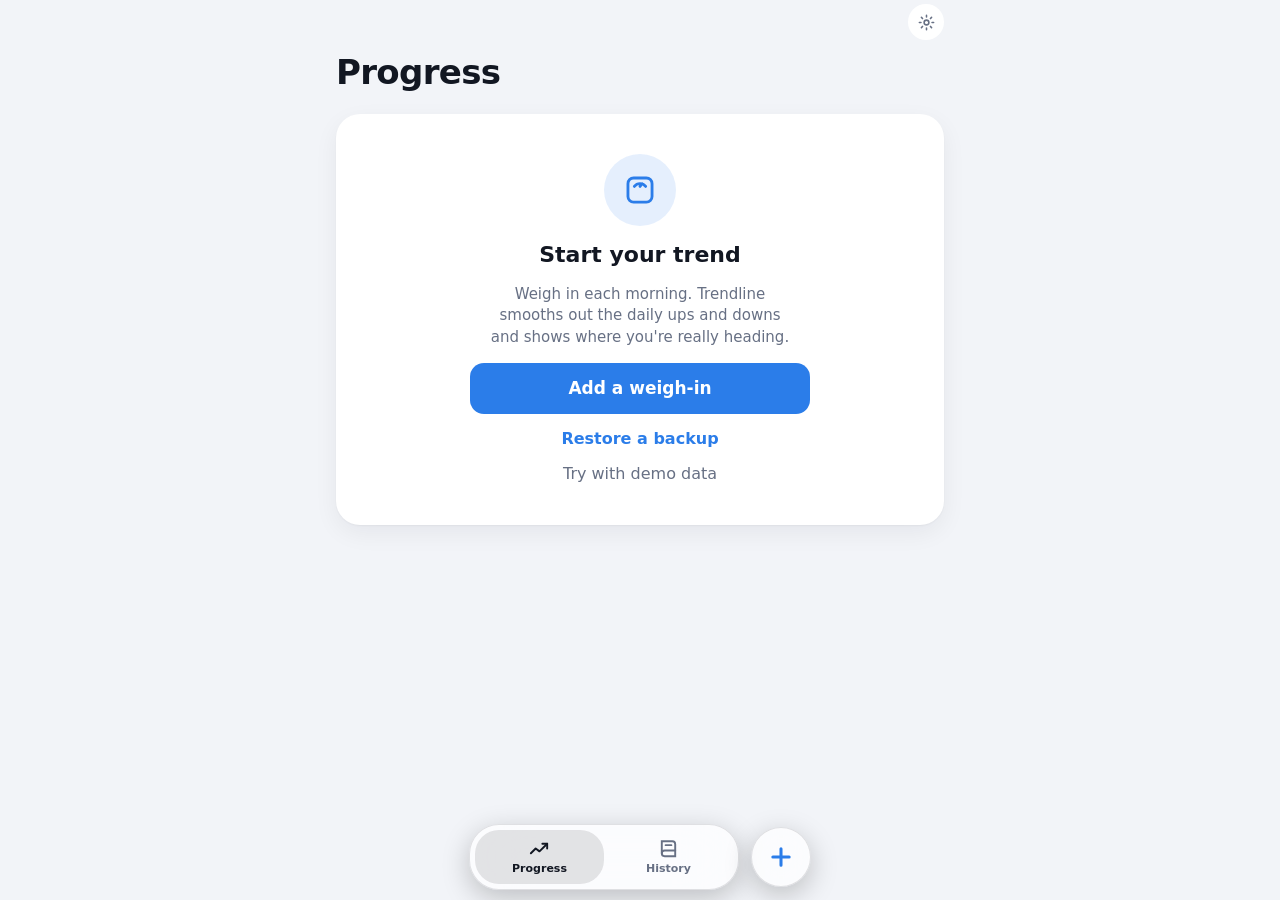
==== commit abffe203: "v2.2: night-slate look with meaning-based colours - New palette: blue trend, amber goal, green towar" ====
--- a/ios/www/index.html
+++ b/ios/www/index.html
@@ -6,38 +6,42 @@
 <meta name="color-scheme" content="dark light">
 <title>Trendline</title>
 <style>
-/* Layout: one calm column. Fixed top bar that fades in on scroll, two tabs with the add button
-   between them, settings as its own page, bottom sheets for editing.
-   Palette "sand and sage": sage for the trend, terracotta for the goal and milestones. */
+/* Layout: one calm column. Fixed top bar that fades in on scroll, a floating tab bar with a separate add button,
+   settings as its own page, bottom sheets for editing.
+   Palette "night slate": blue for the trend, amber for the goal, and colours that mean something:
+   green for moving toward your goal, red for moving away. */
 :root{
-  --bg:#f6f4ef; --surface:#ffffff; --surface-2:#efece5; --sheet:#ffffff; --bar:rgba(246,244,239,.86);
-  --line:#e4e0d7; --line-strong:#cfcac0; --fg:#1f2623; --muted:#6f756f;
-  --trend:#4f7f6a; --trend-ink:#ffffff; --trend-soft:rgba(79,127,106,.13);
-  --goal:#c8754b; --goal-soft:rgba(200,117,75,.14);
-  --dot:#b9bdb6; --danger:#b5534a; --danger-soft:rgba(181,83,74,.12);
-  --card-shadow:0 1px 2px rgba(31,38,35,.04),0 8px 24px rgba(31,38,35,.06); --notch-on:rgba(255,255,255,.7);
+  --bg:#f2f4f8; --surface:#ffffff; --surface-2:#e9ecf2; --sheet:#ffffff; --bar:rgba(242,244,248,.86);
+  --line:#e0e4ec; --line-strong:#c7cdd8; --fg:#121722; --muted:#677084;
+  --trend:#2b7de9; --trend-ink:#ffffff; --trend-soft:rgba(43,125,233,.12);
+  --goal:#e0921f; --goal-soft:rgba(224,146,31,.15);
+  --good:#159a62; --good-soft:rgba(21,154,98,.13); --bad:#dc4646; --bad-soft:rgba(220,70,70,.12);
+  --dot:#a9b0bd; --danger:#dc4646; --danger-soft:rgba(220,70,70,.12);
+  --card-shadow:0 1px 2px rgba(18,23,34,.04),0 8px 24px rgba(18,23,34,.06); --notch-on:rgba(255,255,255,.7);
   --font-ui:-apple-system,"SF Pro Text",system-ui,"Segoe UI",Roboto,sans-serif;
   --font-num:ui-rounded,"SF Pro Rounded",-apple-system,system-ui,sans-serif;
   color-scheme:light;
 }
 @media (prefers-color-scheme: dark){
   :root:not([data-theme="light"]){
-    --bg:#121513; --surface:#1c201d; --surface-2:#262b27; --sheet:#1e221f; --bar:rgba(18,21,19,.86);
-    --line:#2e342f; --line-strong:#454c46; --fg:#eceeea; --muted:#949b94;
-    --trend:#8dbfa5; --trend-ink:#0f1411; --trend-soft:rgba(141,191,165,.15);
-    --goal:#e39a73; --goal-soft:rgba(227,154,115,.15);
-    --dot:#4a504b; --danger:#e07a6e; --danger-soft:rgba(224,122,110,.15);
-    --card-shadow:inset 0 0 0 .5px rgba(255,255,255,.08); --notch-on:rgba(18,21,19,.35);
+    --bg:#0e1118; --surface:#191d28; --surface-2:#242a37; --sheet:#1b2030; --bar:rgba(14,17,24,.86);
+    --line:#2a3040; --line-strong:#3f4759; --fg:#eef1f7; --muted:#8f97aa;
+    --trend:#4b9dff; --trend-ink:#06101f; --trend-soft:rgba(75,157,255,.16);
+    --goal:#f4b04a; --goal-soft:rgba(244,176,74,.16);
+    --good:#36c98d; --good-soft:rgba(54,201,141,.17); --bad:#ff6767; --bad-soft:rgba(255,103,103,.17);
+    --dot:#4d5568; --danger:#ff6767; --danger-soft:rgba(255,103,103,.15);
+    --card-shadow:inset 0 0 0 .5px rgba(255,255,255,.07); --notch-on:rgba(14,17,24,.35);
     color-scheme:dark;
   }
 }
 :root[data-theme="dark"]{
-  --bg:#121513; --surface:#1c201d; --surface-2:#262b27; --sheet:#1e221f; --bar:rgba(18,21,19,.86);
-  --line:#2e342f; --line-strong:#454c46; --fg:#eceeea; --muted:#949b94;
-  --trend:#8dbfa5; --trend-ink:#0f1411; --trend-soft:rgba(141,191,165,.15);
-  --goal:#e39a73; --goal-soft:rgba(227,154,115,.15);
-  --dot:#4a504b; --danger:#e07a6e; --danger-soft:rgba(224,122,110,.15);
-  --card-shadow:inset 0 0 0 .5px rgba(255,255,255,.08); --notch-on:rgba(18,21,19,.35);
+  --bg:#0e1118; --surface:#191d28; --surface-2:#242a37; --sheet:#1b2030; --bar:rgba(14,17,24,.86);
+  --line:#2a3040; --line-strong:#3f4759; --fg:#eef1f7; --muted:#8f97aa;
+  --trend:#4b9dff; --trend-ink:#06101f; --trend-soft:rgba(75,157,255,.16);
+  --goal:#f4b04a; --goal-soft:rgba(244,176,74,.16);
+  --good:#36c98d; --good-soft:rgba(54,201,141,.17); --bad:#ff6767; --bad-soft:rgba(255,103,103,.17);
+  --dot:#4d5568; --danger:#ff6767; --danger-soft:rgba(255,103,103,.15);
+  --card-shadow:inset 0 0 0 .5px rgba(255,255,255,.07); --notch-on:rgba(14,17,24,.35);
   color-scheme:dark;
 }
 *{box-sizing:border-box;-webkit-tap-highlight-color:transparent}
@@ -80,7 +84,7 @@
 .link.strong{font-weight:700}
 .note{color:var(--muted);font-size:14px;margin:0;line-height:1.45}
 .lbl{font-size:13px;color:var(--muted);font-weight:500}
-.good{color:var(--trend)} .bad,.flat{color:var(--muted)}
+.good{color:var(--good)} .bad{color:var(--bad)} .flat{color:var(--muted)}
 
 /* hero */
 .hero{display:flex;flex-direction:column;align-items:center;text-align:center;gap:6px;padding:18px 0 6px}
@@ -88,8 +92,17 @@
 .hero .unit{font-size:22px;color:var(--muted);font-weight:600;margin-left:6px;letter-spacing:0;font-family:var(--font-ui)}
 .chg{display:inline-flex;align-items:center;gap:5px;border-radius:999px;padding:6px 12px;font-size:15px;font-weight:650;background:var(--surface-2)}
 .chg svg{width:15px;height:15px;flex:none}
-.chg.good{background:var(--trend-soft)}
+.chg.good{background:var(--good-soft)} .chg.bad{background:var(--bad-soft)}
 .hero .sub{font-size:14px;color:var(--muted)}
+
+/* recent stats: four tiles whose colour says what the number is */
+.tiles{display:grid;grid-template-columns:1fr 1fr;gap:10px}
+.tile{border-radius:16px;padding:12px 14px;display:flex;flex-direction:column;gap:2px;min-width:0;background:color-mix(in srgb,var(--tc) 18%,var(--surface))}
+.tile .tl{font-size:12px;font-weight:700;letter-spacing:.06em;text-transform:uppercase;color:var(--tc)}
+.tile .tv{font-size:28px;font-weight:700;letter-spacing:-.02em;line-height:1.1}
+.tile .tv small{font-size:14px;font-weight:600;color:var(--muted);margin-left:3px;letter-spacing:0}
+.tile .ts{font-size:12px;color:var(--muted);font-weight:500}
+.tile.hi{--tc:var(--bad)} .tile.lo{--tc:var(--good)} .tile.tr{--tc:var(--trend)} .tile.la{--tc:var(--muted)}
 
 /* chart */
 .chart-card{padding:14px 12px 12px}
@@ -125,10 +138,13 @@
   background:color-mix(in srgb,var(--surface) 84%,transparent);-webkit-backdrop-filter:saturate(160%) blur(18px);backdrop-filter:saturate(160%) blur(18px);border-bottom:.5px solid var(--line)}
 .month-h h3{margin:0;font-size:19px;font-weight:650}
 .month-h span{font-size:14px;font-weight:600}
-.hgrid{display:grid;grid-template-columns:46px 1fr auto 56px;align-items:center;gap:10px}
+.hgrid{display:grid;grid-template-columns:46px 1fr 64px 76px;align-items:center;gap:10px}
+.hhead{padding:8px 16px 6px;font-size:11px;font-weight:650;letter-spacing:.05em;text-transform:uppercase;color:var(--muted);border-bottom:.5px solid var(--line)}
+.hhead .c{text-align:right}
+.started{margin:8px 12px 10px;padding:8px;border-radius:12px;background:var(--trend);color:var(--trend-ink);text-align:center;font-weight:700;font-size:15px}
 .lrow .c{text-align:right}
-.dfp{display:inline-flex;align-items:center;padding:3px 9px;border-radius:999px;font-size:13px;font-weight:650;background:var(--surface-2);color:var(--muted)}
-.dfp.good{background:var(--trend-soft);color:var(--trend)}
+.dfp{display:inline-flex;align-items:center;justify-content:center;gap:2px;min-width:60px;padding:4px 8px;border-radius:9px;font-size:14px;font-weight:700;background:var(--surface-2);color:var(--muted)}
+.dfp.good{background:var(--good-soft);color:var(--good)} .dfp.bad{background:var(--bad-soft);color:var(--bad)}
 .hbadge{display:inline-grid;place-items:center;width:18px;height:18px;border-radius:5px;background:var(--goal-soft);color:var(--goal);flex:none}
 .hbadge svg{width:11px;height:11px}
 .swipe{position:relative;overflow:hidden;border-bottom:.5px solid var(--line)}
@@ -139,7 +155,7 @@
 .lrow .d{display:flex;flex-direction:column;line-height:1.1}
 .lrow .d b{font-size:18px;font-weight:650} .lrow .d small{font-size:11px;color:var(--muted);font-weight:500}
 .lrow .w{font-size:17px;font-weight:600;display:flex;align-items:center;gap:6px}
-.lrow .t{font-size:15px;color:var(--muted)}
+.lrow .t{font-size:16px;color:var(--trend);font-weight:600}
 .lrow .memo{grid-column:1/-1;font-size:13px;color:var(--muted);text-align:left;margin-top:-2px}
 .lrow.out .w{color:var(--muted);text-decoration:line-through}
 
@@ -183,20 +199,20 @@
 .empty h2{margin:0;font-size:22px;font-weight:700}
 .empty p{margin:0;color:var(--muted);max-width:32ch;font-size:15px;line-height:1.45}
 
-/* tab bar: two tabs with the add button between them */
-nav.tabs{position:fixed;left:0;right:0;bottom:0;z-index:30;padding:8px 16px calc(env(safe-area-inset-bottom,0px) + 10px);display:flex;justify-content:center;pointer-events:none}
+/* tab bar: a floating glass bar with the two tabs, and the add button as its own glass circle beside it */
+nav.tabs{position:fixed;left:0;right:0;bottom:0;z-index:30;padding:8px 16px calc(env(safe-area-inset-bottom,0px) + 10px);display:flex;justify-content:center;align-items:center;gap:12px;pointer-events:none}
 body[data-tab="settings"] nav.tabs{display:none}
-.tabbar{position:relative;pointer-events:auto;display:flex;align-items:center;background:color-mix(in srgb,var(--surface) 70%,transparent);-webkit-backdrop-filter:saturate(180%) blur(28px);backdrop-filter:saturate(180%) blur(28px);
-  border:.5px solid var(--line);border-radius:30px;padding:5px;width:100%;max-width:330px;box-shadow:0 8px 28px rgba(0,0,0,.12)}
+.glass{background:color-mix(in srgb,var(--surface) 72%,transparent);-webkit-backdrop-filter:saturate(180%) blur(28px);backdrop-filter:saturate(180%) blur(28px);
+  border:.5px solid color-mix(in srgb,var(--fg) 12%,transparent);box-shadow:0 8px 28px rgba(0,0,0,.22),inset 0 .5px 0 rgba(255,255,255,.08)}
+.tabbar{position:relative;pointer-events:auto;display:flex;align-items:center;border-radius:30px;padding:5px;flex:1;max-width:270px}
 /* soft pill behind the selected tab; slides between tabs once placed */
-.tab-pill{position:absolute;left:0;top:5px;bottom:5px;width:0;border-radius:24px;background:var(--trend-soft);pointer-events:none}
+.tab-pill{position:absolute;left:0;top:5px;bottom:5px;width:0;border-radius:24px;background:color-mix(in srgb,var(--fg) 11%,transparent);pointer-events:none}
 .tab-pill.ready{transition:transform .4s cubic-bezier(.3,1.25,.5,1),width .4s cubic-bezier(.3,1.25,.5,1)}
 .tabbar [role="tab"]{position:relative;z-index:1;flex:1;color:var(--muted);display:flex;flex-direction:column;align-items:center;gap:2px;padding:7px 2px;border-radius:24px;font-size:11px;font-weight:600;transition:color .2s}
 .tabbar [role="tab"] svg{width:23px;height:23px}
-.tabbar [role="tab"][aria-selected="true"]{color:var(--trend)}
-.fab{position:relative;z-index:1;flex:none;width:60px;height:60px;margin:-20px 10px;border-radius:50%;color:var(--trend-ink);display:grid;place-items:center;transition:transform .15s;
-  background:linear-gradient(180deg,color-mix(in srgb,var(--trend) 84%,#fff),var(--trend));box-shadow:0 6px 18px rgba(0,0,0,.18),inset 0 1px 0 rgba(255,255,255,.3)}
-.fab:active{transform:scale(.9)}
+.tabbar [role="tab"][aria-selected="true"]{color:var(--fg)}
+.fab{pointer-events:auto;flex:none;width:60px;height:60px;border-radius:50%;color:var(--trend);display:grid;place-items:center;transition:transform .15s}
+.fab:active{transform:scale(.88)}
 .fab svg{width:28px;height:28px}
 
 /* sheets */
@@ -219,6 +235,18 @@
 .ruler{display:block;width:100%;height:58px;margin-top:-4px;touch-action:none;
   -webkit-mask-image:linear-gradient(90deg,transparent,#000 20%,#000 80%,transparent);mask-image:linear-gradient(90deg,transparent,#000 20%,#000 80%,transparent)}
 .err{color:var(--danger);font-size:14px;margin:0}
+.datebar{display:flex;align-items:center;justify-content:space-between;background:var(--surface-2);border-radius:14px;padding:4px}
+.dnav{width:44px;height:40px;border-radius:10px;display:grid;place-items:center;color:var(--trend)}
+.dnav svg{width:20px;height:20px}
+.dnav:disabled{color:var(--line-strong)}
+.dlab{position:relative;flex:1;text-align:center;font-weight:650;font-size:17px}
+.dlab input{position:absolute;inset:0;opacity:0;width:100%;height:100%}
+.pad{display:grid;grid-template-columns:repeat(3,1fr);margin:0 -16px -4px;border-top:.5px solid var(--line)}
+.pad button{height:54px;font-family:var(--font-num);font-size:27px;font-weight:600;text-align:center;border-right:.5px solid var(--line);border-bottom:.5px solid var(--line);display:grid;place-items:center}
+.pad button:nth-child(3n){border-right:0}
+.pad button:nth-last-child(-n+3){border-bottom:0}
+.pad button:active{background:var(--surface-2)}
+.pad svg{width:26px;height:26px}
 
 /* celebration */
 .celebrate{position:fixed;inset:0;z-index:60;background:rgba(0,0,0,.45);display:grid;place-items:center;padding:24px;animation:fade .25s}
@@ -242,12 +270,12 @@
 <main id="view"></main>
 
 <nav class="tabs">
-  <div class="tabbar" role="tablist">
+  <div class="tabbar glass" role="tablist">
     <span class="tab-pill" aria-hidden="true"></span>
     <button role="tab" data-tab="progress" aria-selected="true"><svg viewBox="0 0 24 24" fill="none" stroke="currentColor" stroke-width="2" stroke-linecap="round" stroke-linejoin="round"><path d="M3 17l5-5 4 3 8-8"/><path d="M15 7h5v5"/></svg>Progress</button>
-    <button class="fab" id="addBtn" aria-label="Add weigh-in"><svg viewBox="0 0 24 24" fill="none" stroke="currentColor" stroke-width="2.6" stroke-linecap="round"><path d="M12 5v14M5 12h14"/></svg></button>
     <button role="tab" data-tab="history" aria-selected="false"><svg viewBox="0 0 24 24" fill="none" stroke="currentColor" stroke-width="2" stroke-linecap="round"><path d="M5 4.5h11a3 3 0 0 1 3 3V20H8a3 3 0 0 1-3-3z"/><path d="M5 17a3 3 0 0 1 3-3h11M9 8.5h6"/></svg>History</button>
   </div>
+    <button class="fab glass" id="addBtn" aria-label="Add weigh-in"><svg viewBox="0 0 24 24" fill="none" stroke="currentColor" stroke-width="2.6" stroke-linecap="round"><path d="M12 5v14M5 12h14"/></svg></button>
 </nav>
 
 <script>
@@ -411,8 +439,11 @@
   flag:'<svg viewBox="0 0 24 24" fill="none" stroke="currentColor" stroke-width="2.2" stroke-linecap="round" stroke-linejoin="round"><path d="M5 21V4M5 4h11l-2 4 2 4H5"/></svg>',
   heart:'<svg viewBox="0 0 24 24" fill="currentColor" aria-label="Apple Health"><path d="M12 20.5s-7.5-4.6-7.5-10.2A4.3 4.3 0 0 1 12 7.6a4.3 4.3 0 0 1 7.5 2.7c0 5.6-7.5 10.2-7.5 10.2z"/></svg>',
   scale:'<svg viewBox="0 0 24 24" fill="none" stroke="currentColor" stroke-width="2" stroke-linecap="round"><rect x="3.5" y="3.5" width="17" height="17" rx="4"/><path d="M8 9.5a5 5 0 0 1 8 0M12 9.5l1.5-2"/></svg>',
+  chev:'<svg viewBox="0 0 24 24" fill="none" stroke="currentColor" stroke-width="2.4" stroke-linecap="round" stroke-linejoin="round"><path d="M9 5l7 7-7 7"/></svg>',
+  bksp:'<svg viewBox="0 0 24 24" fill="none" stroke="currentColor" stroke-width="2" stroke-linecap="round" stroke-linejoin="round"><path d="M8.5 5H20a1 1 0 0 1 1 1v12a1 1 0 0 1-1 1H8.5L3 12z"/><path d="M11.5 9.5l5 5M16.5 9.5l-5 5"/></svg>',
   arrow:'<svg viewBox="0 0 24 24" fill="none" stroke="currentColor" stroke-width="2.6" stroke-linecap="round" stroke-linejoin="round"><path d="M12 5v14M6 13l6 6 6-6"/></svg>'
 };
+const CHEV = ICON.chev, BKSP = ICON.bksp;
 // Down, up or sideways arrow for a change in weight.
 const arrowIcon = d => ICON.arrow.replace("<svg ", `<svg style="transform:rotate(${d == null || Math.abs(d) < 0.05 ? -90 : d > 0 ? 180 : 0}deg)" `);
 // Line icons for settings rows, shown white on a coloured square.
@@ -667,7 +698,7 @@
       <p class="note"><b style="color:var(--fg)">${fmtDate(e.date)}: ${fw(e.kg)} ${U()}</b>${t != null ? `, ${fd(e.kg - t)} ${U()} from your trend of ${fw(t)}` : ""}. Someone else on the scale, clothes or a big meal can cause this. It isn't counted until you decide.</p>
       <div class="btns"><button class="btn" data-odd-keep="${esc(e.id)}">It's right, count it</button><button class="btn danger" data-odd-ignore="${esc(e.id)}">Ignore it</button></div></section>`;
   }
-  if (rows.length) html += chartCard() + goalCard(rows) + predictCard(rows);
+  if (rows.length) html += chartCard() + statsCard(rows) + goalCard(rows) + predictCard(rows);
   view.innerHTML = html;
   bindProgress(rows);
   if (rows.length){ const last = rows[rows.length-1], wk = changeOver(rows, 7); countHero(last.trend, wk == null ? null : last.trend - wk); }
@@ -698,6 +729,17 @@
     ${chg}
     <div class="sub">Last weigh-in <b class="num" style="color:var(--fg)">${fw(last.kg)}</b> · ${ago <= 0 ? "today" : ago === 1 ? "yesterday" : ago + " days ago"}</div>
   </section>`;
+}
+const agoText = n => { const d = dnum(todayStr()) - n; return d <= 0 ? "Today" : d === 1 ? "Yesterday" : `${d} days ago`; };
+// High, latest, trend and low over the last 30 days, each on a tile whose colour says what it is.
+function statsCard(rows){
+  const last = rows[rows.length-1], recent = rows.filter(r => r.n > last.n - 30);
+  let hi = recent[0], lo = recent[0];
+  for (const r of recent){ if (r.kg >= hi.kg) hi = r; if (r.kg <= lo.kg) lo = r; }
+  const tile = (cls, label, kg, sub) => `<div class="tile ${cls}"><span class="tl">${label}</span><span class="tv num">${fw(kg)}<small>${U()}</small></span><span class="ts">${sub}</span></div>`;
+  return `<section class="card"><div class="card-h"><h2>Last 30 days</h2></div><div class="tiles">
+    ${tile("hi", "High", hi.kg, agoText(hi.n))}${tile("la", "Latest", last.kg, agoText(last.n))}
+    ${tile("tr", "Trend", last.trend, "Smoothed weight")}${tile("lo", "Low", lo.kg, agoText(lo.n))}</div></section>`;
 }
 const RANGES = [[30,"1M"],[90,"3M"],[180,"6M"],[365,"1Y"],[0,"All"]];
 function chartCard(){
@@ -771,9 +813,9 @@
 /* ---------- chart ---------- */
 function niceStep(range, target){ const raw = range/target, p = Math.pow(10, Math.floor(Math.log10(raw))), f = raw/p; return (f < 1.5 ? 1 : f < 3 ? 2 : f < 7 ? 5 : 10)*p; }
 // Smooth curve through the points (monotone cubic, so it never overshoots into a bump the data doesn't have).
-function curve(c, pts){
+function curve(c, pts, cont){
   const n = pts.length; if (!n) return;
-  c.moveTo(pts[0][0], pts[0][1]); if (n === 1) return;
+  if (cont) c.lineTo(pts[0][0], pts[0][1]); else c.moveTo(pts[0][0], pts[0][1]); if (n === 1) return;
   if (n === 2){ c.lineTo(pts[1][0], pts[1][1]); return; }
   const d = [], m = [];
   for (let i = 0; i < n - 1; i++) d.push((pts[i+1][1] - pts[i][1])/((pts[i+1][0] - pts[i][0]) || 1e-6));
@@ -841,11 +883,18 @@
   }
   c.save(); c.beginPath(); c.rect(L, 0, W - L - Rp, H); c.clip();
   const firstIdx = allRows.indexOf(rows[0]); const lead = firstIdx > 0 ? [allRows[firstIdx-1], ...rows] : rows;
-  if (rows.length <= 500) for (const r of rows){ c.fillStyle = dot; c.beginPath(); c.arc(X(r.n), Y(toU(r.kg)), rows.length > 150 ? 2 : 3, 0, 7); c.fill(); }
-  const pts = lead.map(r => [X(r.n), Y(toU(r.trend))]);
+  const up = css("--bad"), down = css("--good");
+  const pts = lead.map(r => [X(r.n), Y(toU(r.trend))]), wp = lead.map(r => [X(r.n), Y(toU(r.kg))]);
   c.save(); c.beginPath(); c.rect(L, 0, (W - L - Rp)*prog + 2, H); c.clip();
-  const fade = c.createLinearGradient(0, T, 0, H - B); fade.addColorStop(0, trend + "38"); fade.addColorStop(1, trend + "00");
-  c.beginPath(); curve(c, pts); c.lineTo(pts[pts.length-1][0], H - B); c.lineTo(pts[0][0], H - B); c.closePath(); c.fillStyle = fade; c.fill();
+  // The gap between each weigh-in and the trend: red where the scale read above the trend, green below it.
+  if (pts.length > 1){
+    const band = () => { c.beginPath(); c.moveTo(wp[0][0], wp[0][1]); for (let i = 1; i < wp.length; i++) c.lineTo(wp[i][0], wp[i][1]); curve(c, pts.slice().reverse(), true); c.closePath(); };
+    for (const [col, edge] of [[up, 0], [down, H]]){
+      c.save(); c.beginPath(); curve(c, pts); c.lineTo(pts[pts.length-1][0] + 40, pts[pts.length-1][1]); c.lineTo(pts[pts.length-1][0] + 40, edge); c.lineTo(pts[0][0] - 40, edge); c.lineTo(pts[0][0] - 40, pts[0][1]); c.closePath(); c.clip();
+      band(); c.fillStyle = col; c.globalAlpha = .32; c.fill(); c.globalAlpha = 1; c.restore();
+    }
+  }
+  if (rows.length <= 500) for (const r of rows){ c.fillStyle = r.kg > r.trend + 0.005 ? up : r.kg < r.trend - 0.005 ? down : dot; c.beginPath(); c.arc(X(r.n), Y(toU(r.kg)), rows.length > 150 ? 1.8 : 2.6, 0, 7); c.fill(); }
   c.strokeStyle = trend; c.lineWidth = 3; c.lineJoin = "round"; c.lineCap = "round"; c.beginPath(); curve(c, pts); c.stroke();
   c.restore();
   const surface = css("--surface");
@@ -906,20 +955,23 @@
     const inMonth = valid.filter(r => r.date.slice(0, 7) === k), before = valid.filter(r => r.date < k + "-01");
     const ch = inMonth.length ? inMonth[inMonth.length-1].trend - (before.length ? before[before.length-1].trend : inMonth[0].trend) : null;
     const chHtml = ch == null || (!before.length && inMonth.length < 2) ? "" : `<span class="num ${tone(ch)}">${arrow(ch)} ${Math.abs(toU(ch)).toFixed(1)} ${U()}</span>`;
-    html += `<section class="card month"><div class="month-h"><h3>${MONF[m-1]} ${y}</h3>${chHtml}</div>`;
+    html += `<section class="card month"><div class="month-h"><h3>${MONF[m-1]} ${y}</h3>${chHtml}</div>
+      <div class="hhead hgrid"><span>Date</span><span>Weight</span><span class="c">Trend</span><span class="c">Week</span></div>`;
     byMonth.get(k).slice().reverse().forEach(r => {
-      const p = parts(r.date), diff = r.excluded ? null : r.kg - r.trend;
+      const p = parts(r.date);
+      // change in trend over the 7 days up to this weigh-in
+      const wk = r.excluded || !valid.length || valid[0].n > r.n - 7 ? null : r.trend - trendAt(valid, r.n - 7);
       const bits = []; if (r.ignored) bits.push("Ignored, not counted"); else if (r.excluded) bits.push("Unusual, check it on Progress");
       if (r.note) bits.push(esc(r.note));
-      const df = diff == null ? "—" : Math.abs(diff) < 0.05 ? "0.0" : `${diff < 0 ? "▼" : "▲"} ${Math.abs(toU(diff)).toFixed(1)}`;
+      const df = wk == null ? "—" : Math.abs(wk) < 0.05 ? "0.0" : `${wk < 0 ? "↓" : "↑"} ${Math.abs(toU(wk)).toFixed(1)}`;
       html += `<div class="swipe"><button class="del" data-del="${esc(r.id)}">Delete</button>
         <button class="lrow hgrid ${r.excluded ? "out" : ""}" data-id="${esc(r.id)}">
           <span class="d"><b class="num">${pad(p.d)}</b><small>${WD[p.wd]}</small></span>
           <span class="w num">${fw(r.kg)}${r.src === "health" ? `<span class="hbadge" title="From Apple Health">${ICON.heart}</span>` : ""}</span>
-          <span class="c"><span class="dfp num ${diff != null && tone(diff) === "good" ? "good" : ""}" aria-label="Compared with the trend">${df}</span></span>
           <span class="t num c">${r.excluded ? "—" : fw(r.trend)}</span>
+          <span class="c"><span class="dfp num ${wk == null ? "" : tone(wk)}" aria-label="Trend change this week">${df}</span></span>
           ${bits.length ? `<span class="memo">${bits.join(" · ")}</span>` : ""}
-        </button></div>`;
+        </button></div>${r.id === S.entries[0].id ? `<div class="started">You started!</div>` : ""}`;
     });
     html += `</section>`;
   });
@@ -993,19 +1045,22 @@
   const startVal = entry ? toU(entry.kg) : last ? toU(last.kg) : (U() === "lb" ? 170 : 75);
   const sh = openSheet(`
     <div class="sheet-h"><button class="link" data-x>Cancel</button><h2>${entry ? "Edit weigh-in" : "New weigh-in"}</h2><button class="link strong" id="es">Save</button></div>
+    <div class="datebar"><button type="button" class="dnav" id="dprev" aria-label="Previous day">${CHEV.replace("<svg ", '<svg style="transform:rotate(180deg)" ')}</button>
+      <label class="dlab"><span id="dtx"></span><input type="date" id="ed" value="${entry ? entry.date : todayStr()}" max="${todayStr()}" aria-label="Date"></label>
+      <button type="button" class="dnav" id="dnext" aria-label="Next day">${CHEV}</button></div>
     <div class="dial">
       <button type="button" class="step" id="em" aria-label="Decrease by 0.1">−</button>
-      <div class="dial-mid"><input id="ew" inputmode="decimal" autocomplete="off" value="${startVal.toFixed(1)}" aria-label="Weight in ${U()}"><span class="dial-u">${U()}</span></div>
+      <div class="dial-mid"><input id="ew" inputmode="none" readonly autocomplete="off" value="${startVal.toFixed(1)}" aria-label="Weight in ${U()}"><span class="dial-u">${U()}</span></div>
       <button type="button" class="step" id="ep" aria-label="Increase by 0.1">+</button>
     </div>
     <canvas class="ruler" id="er" aria-hidden="true"></canvas>
     <div class="list">
-      <label class="item"><span class="k">Date</span><input type="date" id="ed" value="${entry ? entry.date : todayStr()}" max="${todayStr()}"></label>
       <label class="item"><span class="k">Note</span><input id="en" maxlength="140" value="${esc(entry?.note || "")}" placeholder="Optional" style="width:60%"></label>
     </div>
     <p class="err" id="ee" hidden></p>
-    <button class="btn primary" id="es2">Save</button>
-    ${entry ? `<button type="button" class="btn danger" id="edel">Delete weigh-in</button>` : ""}`);
+    <button class="btn primary" id="es2">${entry ? "Save" : "Add weigh-in"}</button>
+    ${entry ? `<button type="button" class="btn danger" id="edel">Delete weigh-in</button>` : ""}
+    <div class="pad" id="pad">${["1","2","3","4","5","6","7","8","9",".","0","del"].map(k => `<button type="button" data-k="${k}" aria-label="${k === "del" ? "Delete digit" : k}">${k === "del" ? BKSP : k}</button>`).join("")}</div>`);
   const w = sh.querySelector("#ew");
   const read = () => parseFloat(w.value.replace(",", "."));
   const clampU = v => Math.min(toU(400), Math.max(toU(20), v));
@@ -1026,12 +1081,32 @@
     }
     c.strokeStyle = css("--trend"); c.lineWidth = 3; c.lineCap = "round"; c.beginPath(); c.moveTo(mid, 4); c.lineTo(mid, 36); c.stroke();
   };
-  const setVal = v => { w.value = (Math.round(clampU(v)*10)/10).toFixed(1); drawRuler(read()); };
+  // Typing on the pad replaces the number on the first key, then adds digits (one decimal at most).
+  let fresh = true;
+  const setVal = v => { w.value = (Math.round(clampU(v)*10)/10).toFixed(1); fresh = true; drawRuler(read()); };
+  sh.querySelectorAll("#pad button").forEach(b => b.onclick = () => {
+    const k = b.dataset.k; let v = fresh ? "" : w.value; fresh = false;
+    if (k === "del") v = v.slice(0, -1);
+    else if (k === "."){ if (!v.includes(".")) v = (v || "0") + "."; }
+    else if (!(v.includes(".") && v.split(".")[1].length >= 1) && v.replace(".", "").length < 4) v = (v === "0" ? "" : v) + k;
+    w.value = v; haptic("selection"); drawRuler(isNaN(read()) ? startVal : read());
+  });
+  // Date: arrows step a day, tapping the date opens the picker.
+  const ed = sh.querySelector("#ed");
+  const showDate = () => {
+    const d = ed.value, t = todayStr(), y = fromDnum(dnum(t) - 1);
+    sh.querySelector("#dtx").textContent = d === t ? `Today, ${fmtDate(d)}` : d === y ? `Yesterday, ${fmtDate(d)}` : `${WD[parts(d).wd]}, ${fmtDate(d)}`;
+    sh.querySelector("#dnext").disabled = d >= t;
+  };
+  const stepDay = n => { const v = fromDnum(dnum(ed.value) + n); if (v > todayStr()) return; ed.value = v; showDate(); haptic("selection"); };
+  sh.querySelector("#dprev").onclick = () => stepDay(-1); sh.querySelector("#dnext").onclick = () => stepDay(1);
+  ed.addEventListener("change", () => { if (!/^\d{4}-\d{2}-\d{2}$/.test(ed.value) || ed.value > todayStr()) ed.value = todayStr(); showDate(); });
+  showDate();
   drawRuler(read());
   w.addEventListener("input", () => drawRuler(read()));
   // Dragging the ruler moves it under the needle like a real one: drag left for a higher number.
   let rd = null;
-  ruler.addEventListener("touchstart", ev => { rd = { x: ev.touches[0].clientX, base: isNaN(read()) ? startVal : read(), last: null }; w.blur(); }, { passive:true });
+  ruler.addEventListener("touchstart", ev => { fresh = true; rd = { x: ev.touches[0].clientX, base: isNaN(read()) ? startVal : read(), last: null }; w.blur(); }, { passive:true });
   ruler.addEventListener("touchmove", ev => {
     if (!rd) return; ev.preventDefault();
     const pos = clampU(rd.base - (ev.touches[0].clientX - rd.x)/PX*0.1), v = Math.round(pos*10)/10;
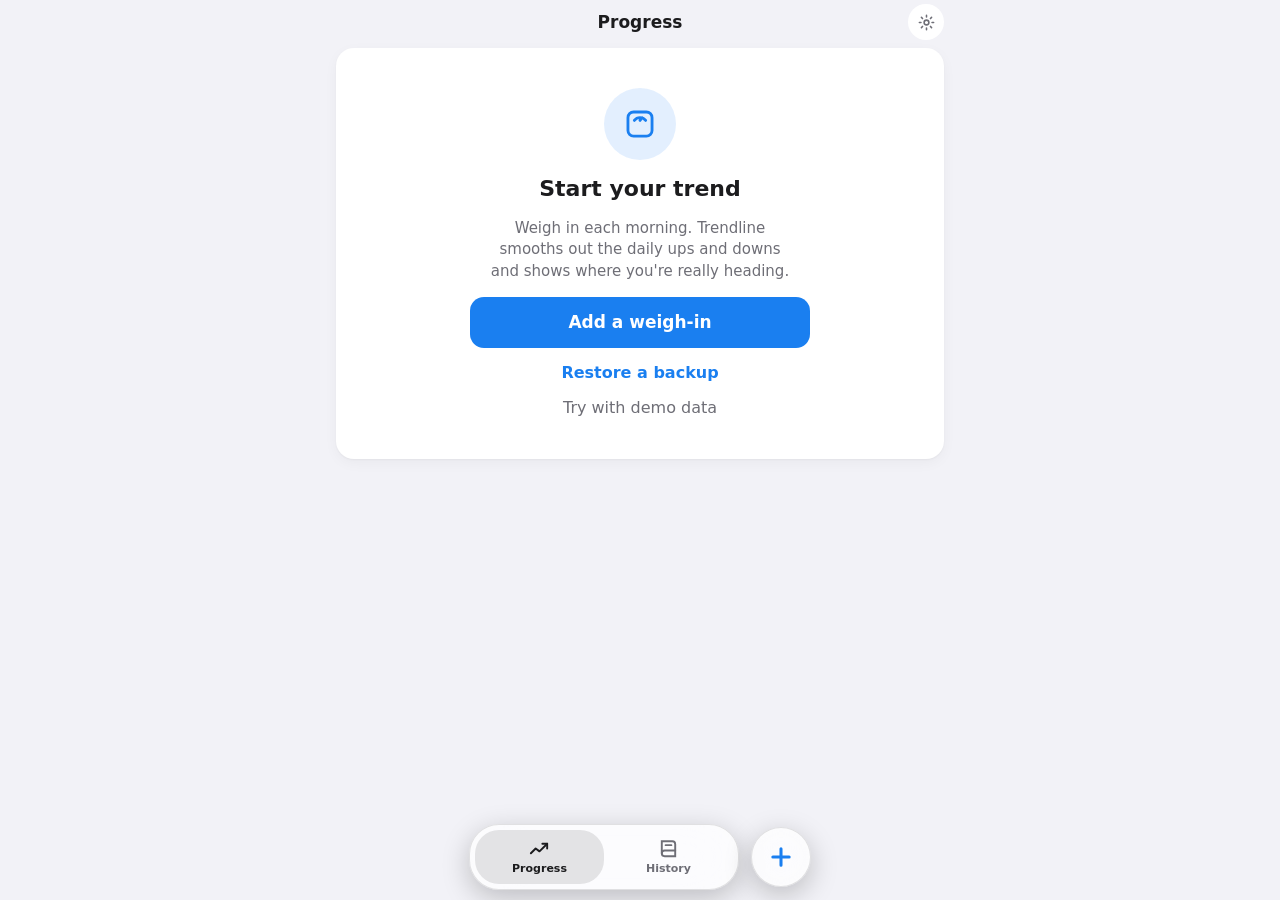
==== commit 392160b6: "v2.3: closer to Happy Scale's look - Rounded type throughout, charcoal dark and light palettes with " ====
--- a/ios/www/index.html
+++ b/ios/www/index.html
@@ -8,40 +8,46 @@
 <style>
 /* Layout: one calm column. Fixed top bar that fades in on scroll, a floating tab bar with a separate add button,
    settings as its own page, bottom sheets for editing.
-   Palette "night slate": blue for the trend, amber for the goal, and colours that mean something:
-   green for moving toward your goal, red for moving away. */
+   Palette and type follow Happy Scale's calm charcoal look: rounded type, blue for the trend, amber for the goal,
+   and colours that mean something: green for moving toward your goal, red for moving away. */
 :root{
-  --bg:#f2f4f8; --surface:#ffffff; --surface-2:#e9ecf2; --sheet:#ffffff; --bar:rgba(242,244,248,.86);
-  --line:#e0e4ec; --line-strong:#c7cdd8; --fg:#121722; --muted:#677084;
-  --trend:#2b7de9; --trend-ink:#ffffff; --trend-soft:rgba(43,125,233,.12);
+  --bg:#f2f2f7; --surface:#ffffff; --surface-2:#e9e9ef; --sheet:#ffffff; --bar:rgba(242,242,247,.86);
+  --line:#e3e3e9; --line-strong:#c8c8cf; --fg:#1c1c1e; --muted:#6e6e76;
+  --trend:#1a7ff0; --trend-ink:#ffffff; --trend-soft:rgba(26,127,240,.12);
   --goal:#e0921f; --goal-soft:rgba(224,146,31,.15);
-  --good:#159a62; --good-soft:rgba(21,154,98,.13); --bad:#dc4646; --bad-soft:rgba(220,70,70,.12);
-  --dot:#a9b0bd; --danger:#dc4646; --danger-soft:rgba(220,70,70,.12);
-  --card-shadow:0 1px 2px rgba(18,23,34,.04),0 8px 24px rgba(18,23,34,.06); --notch-on:rgba(255,255,255,.7);
-  --font-ui:-apple-system,"SF Pro Text",system-ui,"Segoe UI",Roboto,sans-serif;
+  --good:#1f9d55; --good-soft:rgba(31,157,85,.13); --bad:#e0393e; --bad-soft:rgba(224,57,62,.12);
+  --good-solid:#22a05a; --bad-solid:#e0434a; --solid-ink:#ffffff;
+  --t-hi:#fde4e5; --t-hi-l:#c4353b; --t-la:#ececf1; --t-la-l:#6e6e76; --t-tr:#dcebff; --t-tr-l:#1a6fd6; --t-lo:#dcf3e5; --t-lo-l:#1b8a4b;
+  --dot:#a7a7b0; --danger:#e0393e; --danger-soft:rgba(224,57,62,.12); --band:rgba(0,0,0,.025);
+  --card-shadow:0 1px 2px rgba(0,0,0,.04),0 4px 14px rgba(0,0,0,.04); --notch-on:rgba(255,255,255,.7);
+  --font-ui:ui-rounded,"SF Pro Rounded",-apple-system,system-ui,"Segoe UI",Roboto,sans-serif;
   --font-num:ui-rounded,"SF Pro Rounded",-apple-system,system-ui,sans-serif;
   color-scheme:light;
 }
 @media (prefers-color-scheme: dark){
   :root:not([data-theme="light"]){
-    --bg:#0e1118; --surface:#191d28; --surface-2:#242a37; --sheet:#1b2030; --bar:rgba(14,17,24,.86);
-    --line:#2a3040; --line-strong:#3f4759; --fg:#eef1f7; --muted:#8f97aa;
-    --trend:#4b9dff; --trend-ink:#06101f; --trend-soft:rgba(75,157,255,.16);
-    --goal:#f4b04a; --goal-soft:rgba(244,176,74,.16);
-    --good:#36c98d; --good-soft:rgba(54,201,141,.17); --bad:#ff6767; --bad-soft:rgba(255,103,103,.17);
-    --dot:#4d5568; --danger:#ff6767; --danger-soft:rgba(255,103,103,.15);
-    --card-shadow:inset 0 0 0 .5px rgba(255,255,255,.07); --notch-on:rgba(14,17,24,.35);
+    --bg:#121116; --surface:#1f1e24; --surface-2:#2b2a31; --sheet:#1f1e24; --bar:rgba(18,17,22,.86);
+    --line:#302f36; --line-strong:#47464e; --fg:#ffffff; --muted:#8e8d96;
+    --trend:#2f8fff; --trend-ink:#ffffff; --trend-soft:rgba(47,143,255,.16);
+    --goal:#f2a93b; --goal-soft:rgba(242,169,59,.16);
+    --good:#34c46e; --good-soft:rgba(52,196,110,.16); --bad:#ef5257; --bad-soft:rgba(239,82,87,.16);
+    --good-solid:#1e6a42; --bad-solid:#8a2e35; --solid-ink:#ffffff;
+    --t-hi:#6c2a31; --t-hi-l:#ff9ea4; --t-la:#35343b; --t-la-l:#a9a8b1; --t-tr:#1b4f84; --t-tr-l:#8ec5ff; --t-lo:#1d5838; --t-lo-l:#80e2a8;
+    --dot:#5a5962; --danger:#ef5257; --danger-soft:rgba(239,82,87,.15); --band:rgba(255,255,255,.025);
+    --card-shadow:none; --notch-on:rgba(18,17,22,.35);
     color-scheme:dark;
   }
 }
 :root[data-theme="dark"]{
-  --bg:#0e1118; --surface:#191d28; --surface-2:#242a37; --sheet:#1b2030; --bar:rgba(14,17,24,.86);
-  --line:#2a3040; --line-strong:#3f4759; --fg:#eef1f7; --muted:#8f97aa;
-  --trend:#4b9dff; --trend-ink:#06101f; --trend-soft:rgba(75,157,255,.16);
-  --goal:#f4b04a; --goal-soft:rgba(244,176,74,.16);
-  --good:#36c98d; --good-soft:rgba(54,201,141,.17); --bad:#ff6767; --bad-soft:rgba(255,103,103,.17);
-  --dot:#4d5568; --danger:#ff6767; --danger-soft:rgba(255,103,103,.15);
-  --card-shadow:inset 0 0 0 .5px rgba(255,255,255,.07); --notch-on:rgba(14,17,24,.35);
+  --bg:#121116; --surface:#1f1e24; --surface-2:#2b2a31; --sheet:#1f1e24; --bar:rgba(18,17,22,.86);
+  --line:#302f36; --line-strong:#47464e; --fg:#ffffff; --muted:#8e8d96;
+  --trend:#2f8fff; --trend-ink:#ffffff; --trend-soft:rgba(47,143,255,.16);
+  --goal:#f2a93b; --goal-soft:rgba(242,169,59,.16);
+  --good:#34c46e; --good-soft:rgba(52,196,110,.16); --bad:#ef5257; --bad-soft:rgba(239,82,87,.16);
+  --good-solid:#1e6a42; --bad-solid:#8a2e35; --solid-ink:#ffffff;
+  --t-hi:#6c2a31; --t-hi-l:#ff9ea4; --t-la:#35343b; --t-la-l:#a9a8b1; --t-tr:#1b4f84; --t-tr-l:#8ec5ff; --t-lo:#1d5838; --t-lo-l:#80e2a8;
+  --dot:#5a5962; --danger:#ef5257; --danger-soft:rgba(239,82,87,.15); --band:rgba(255,255,255,.025);
+  --card-shadow:none; --notch-on:rgba(18,17,22,.35);
   color-scheme:dark;
 }
 *{box-sizing:border-box;-webkit-tap-highlight-color:transparent}
@@ -59,8 +65,7 @@
 .topbar{position:fixed;top:0;left:0;right:0;z-index:20;padding-top:env(safe-area-inset-top,0px);border-bottom:.5px solid transparent;transition:background .2s,border-color .2s}
 .topbar.scrolled{background:var(--bar);-webkit-backdrop-filter:saturate(160%) blur(20px);backdrop-filter:saturate(160%) blur(20px);border-bottom-color:var(--line)}
 .tb-inner{height:44px;display:flex;align-items:center;justify-content:center;position:relative;max-width:640px;margin:0 auto}
-.tb-title{font-weight:600;font-size:17px;opacity:0;transition:opacity .2s}
-.scrolled .tb-title{opacity:1}
+.tb-title{font-weight:700;font-size:17px}
 .tb-left{position:absolute;left:16px;top:0;height:44px;display:flex;align-items:center}
 .tb-right{position:absolute;right:16px;top:4px;display:flex;gap:8px}
 .icon-btn{width:36px;height:36px;border-radius:50%;display:grid;place-items:center;background:var(--surface);color:var(--muted)}
@@ -75,9 +80,9 @@
 .dateline{margin:2px 0 -6px;font-size:15px;font-weight:500;color:var(--muted)}
 
 /* cards */
-.card{background:var(--surface);border-radius:24px;padding:18px;display:flex;flex-direction:column;gap:12px;min-width:0;box-shadow:var(--card-shadow)}
+.card{background:var(--surface);border-radius:18px;padding:16px;display:flex;flex-direction:column;gap:12px;min-width:0;box-shadow:var(--card-shadow)}
 .card-h{display:flex;align-items:center;justify-content:space-between;gap:8px;min-height:30px}
-.card-h h2{margin:0;font-size:19px;font-weight:650;letter-spacing:-.01em}
+.card-h h2{margin:0;font-size:18px;font-weight:700;letter-spacing:-.01em}
 .mini-btn{width:32px;height:32px;border-radius:10px;background:var(--surface-2);display:grid;place-items:center;color:var(--muted)}
 .mini-btn svg{width:16px;height:16px}
 .link{color:var(--trend);font-weight:600;font-size:16px}
@@ -95,22 +100,25 @@
 .chg.good{background:var(--good-soft)} .chg.bad{background:var(--bad-soft)}
 .hero .sub{font-size:14px;color:var(--muted)}
 
-/* recent stats: four tiles whose colour says what the number is */
-.tiles{display:grid;grid-template-columns:1fr 1fr;gap:10px}
-.tile{border-radius:16px;padding:12px 14px;display:flex;flex-direction:column;gap:2px;min-width:0;background:color-mix(in srgb,var(--tc) 18%,var(--surface))}
-.tile .tl{font-size:12px;font-weight:700;letter-spacing:.06em;text-transform:uppercase;color:var(--tc)}
-.tile .tv{font-size:28px;font-weight:700;letter-spacing:-.02em;line-height:1.1}
-.tile .tv small{font-size:14px;font-weight:600;color:var(--muted);margin-left:3px;letter-spacing:0}
-.tile .ts{font-size:12px;color:var(--muted);font-weight:500}
-.tile.hi{--tc:var(--bad)} .tile.lo{--tc:var(--good)} .tile.tr{--tc:var(--trend)} .tile.la{--tc:var(--muted)}
+/* recent stats: a small chart of the last days beside four stacked tiles whose colour says what the number is */
+.recent{display:grid;grid-template-columns:1fr 118px;gap:10px;align-items:stretch}
+.recent canvas{display:block;width:100%;height:100%;min-height:200px}
+.tiles{display:flex;flex-direction:column;gap:6px}
+.tile{flex:1;border-radius:10px;padding:6px 10px;display:flex;flex-direction:column;justify-content:center;min-width:0;background:var(--tb)}
+.tile .tl{font-size:11px;font-weight:800;letter-spacing:.04em;text-transform:uppercase;color:var(--tl)}
+.tile .tv{font-size:20px;font-weight:800;letter-spacing:-.01em;line-height:1.1}
+.tile .ts{font-size:11px;color:var(--tl);font-weight:700;opacity:.85}
+.tile.hi{--tb:var(--t-hi);--tl:var(--t-hi-l)} .tile.lo{--tb:var(--t-lo);--tl:var(--t-lo-l)}
+.tile.tr{--tb:var(--t-tr);--tl:var(--t-tr-l)} .tile.la{--tb:var(--t-la);--tl:var(--t-la-l)}
 
 /* chart */
-.chart-card{padding:14px 12px 12px}
-.seg{display:flex;background:var(--surface-2);border-radius:10px;padding:2px;gap:2px}
-.seg button{flex:1;padding:7px 4px;border-radius:8px;font-size:13px;font-weight:600;color:var(--muted);text-align:center}
-.seg button[aria-pressed="true"]{background:var(--surface);color:var(--fg);box-shadow:0 1px 3px rgba(0,0,0,.1)}
+.chart-card{padding:14px 12px 10px;gap:6px}
+.chart-card .card-h{padding:0 4px}
+.seg{display:flex;gap:2px}
+.seg button{flex:1;padding:6px 2px;border-radius:8px;font-size:14px;font-weight:600;color:var(--muted);text-align:center}
+.seg button[aria-pressed="true"]{color:var(--fg);font-weight:800;background:var(--surface-2)}
 .chart-wrap{position:relative}
-.chart-wrap canvas{display:block;width:100%;height:250px;touch-action:pan-y}
+.chart-wrap canvas{display:block;width:100%;height:290px;touch-action:pan-y}
 .tip{position:absolute;top:0;pointer-events:none;background:var(--sheet);border:.5px solid var(--line);border-radius:10px;padding:6px 9px;font-size:12px;white-space:nowrap;transform:translateX(-50%);box-shadow:0 4px 14px rgba(0,0,0,.12);transition:left .12s ease-out}
 
 /* goal: thick bar, milestones as notches inside it */
@@ -136,15 +144,15 @@
 .month{padding:0 0 4px;gap:0;overflow:clip}
 .month-h{position:sticky;top:calc(env(safe-area-inset-top,0px) + 44px);z-index:5;display:flex;justify-content:space-between;align-items:baseline;padding:14px 16px 10px;
   background:color-mix(in srgb,var(--surface) 84%,transparent);-webkit-backdrop-filter:saturate(160%) blur(18px);backdrop-filter:saturate(160%) blur(18px);border-bottom:.5px solid var(--line)}
-.month-h h3{margin:0;font-size:19px;font-weight:650}
+.month-h h3{margin:0;font-size:18px;font-weight:800}
 .month-h span{font-size:14px;font-weight:600}
-.hgrid{display:grid;grid-template-columns:46px 1fr 64px 76px;align-items:center;gap:10px}
-.hhead{padding:8px 16px 6px;font-size:11px;font-weight:650;letter-spacing:.05em;text-transform:uppercase;color:var(--muted);border-bottom:.5px solid var(--line)}
-.hhead .c{text-align:right}
-.started{margin:8px 12px 10px;padding:8px;border-radius:12px;background:var(--trend);color:var(--trend-ink);text-align:center;font-weight:700;font-size:15px}
-.lrow .c{text-align:right}
-.dfp{display:inline-flex;align-items:center;justify-content:center;gap:2px;min-width:60px;padding:4px 8px;border-radius:9px;font-size:14px;font-weight:700;background:var(--surface-2);color:var(--muted)}
-.dfp.good{background:var(--good-soft);color:var(--good)} .dfp.bad{background:var(--bad-soft);color:var(--bad)}
+.hgrid{display:grid;grid-template-columns:44px 1fr 1fr 74px;align-items:center;gap:8px}
+.hhead{padding:8px 16px 6px;font-size:12px;font-weight:700;line-height:1.2;color:var(--muted);text-align:center;align-items:end;border-bottom:.5px solid var(--line)}
+.hhead span:first-child{text-align:left}
+.started{margin:8px 12px 10px;padding:7px;border-radius:10px;background:var(--trend);color:var(--trend-ink);text-align:center;font-weight:700;font-size:15px}
+.lrow .c{text-align:center}
+.dfp{display:inline-flex;align-items:center;justify-content:center;gap:3px;min-width:62px;padding:5px 8px;border-radius:8px;font-size:15px;font-weight:800;background:var(--surface-2);color:var(--muted)}
+.dfp.good{background:var(--good-solid);color:var(--solid-ink)} .dfp.bad{background:var(--bad-solid);color:var(--solid-ink)}
 .hbadge{display:inline-grid;place-items:center;width:18px;height:18px;border-radius:5px;background:var(--goal-soft);color:var(--goal);flex:none}
 .hbadge svg{width:11px;height:11px}
 .swipe{position:relative;overflow:hidden;border-bottom:.5px solid var(--line)}
@@ -153,9 +161,10 @@
 .lrow{position:relative;width:100%;padding:11px 16px;background:var(--surface);transition:transform .22s ease;touch-action:pan-y}
 .lrow.dragging{transition:none}
 .lrow .d{display:flex;flex-direction:column;line-height:1.1}
-.lrow .d b{font-size:18px;font-weight:650} .lrow .d small{font-size:11px;color:var(--muted);font-weight:500}
-.lrow .w{font-size:17px;font-weight:600;display:flex;align-items:center;gap:6px}
-.lrow .t{font-size:16px;color:var(--trend);font-weight:600}
+.lrow .d{align-items:center;color:var(--muted)}
+.lrow .d b{font-size:17px;font-weight:700} .lrow .d small{font-size:12px;font-weight:600}
+.lrow .w{font-size:18px;font-weight:700;display:flex;align-items:center;justify-content:center;gap:5px}
+.lrow .t{font-size:18px;font-weight:700}
 .lrow .memo{grid-column:1/-1;font-size:13px;color:var(--muted);text-align:left;margin-top:-2px}
 .lrow.out .w{color:var(--muted);text-decoration:line-through}
 
@@ -241,7 +250,7 @@
 .dnav:disabled{color:var(--line-strong)}
 .dlab{position:relative;flex:1;text-align:center;font-weight:650;font-size:17px}
 .dlab input{position:absolute;inset:0;opacity:0;width:100%;height:100%}
-.pad{display:grid;grid-template-columns:repeat(3,1fr);margin:0 -16px -4px;border-top:.5px solid var(--line)}
+.pad{display:grid;grid-template-columns:repeat(3,1fr);margin:0 -16px -4px;border-top:.5px solid var(--line);position:sticky;bottom:calc(-18px - env(safe-area-inset-bottom,0px));background:var(--sheet);padding-bottom:calc(18px + env(safe-area-inset-bottom,0px));margin-bottom:calc(-22px - env(safe-area-inset-bottom,0px))}
 .pad button{height:54px;font-family:var(--font-num);font-size:27px;font-weight:600;text-align:center;border-right:.5px solid var(--line);border-bottom:.5px solid var(--line);display:grid;place-items:center}
 .pad button:nth-child(3n){border-right:0}
 .pad button:nth-last-child(-n+3){border-bottom:0}
@@ -666,7 +675,7 @@
 }
 
 function renderEmpty(){
-  view.innerHTML = `<h1 class="large">${TITLES[tab]}</h1><section class="card empty">
+  view.innerHTML = `<section class="card empty">
     <div class="ring">${ICON.scale}</div>
     <h2>Start your trend</h2>
     <p>Weigh in each morning. Trendline smooths out the daily ups and downs and shows where you're really heading.</p>
@@ -731,20 +740,50 @@
   </section>`;
 }
 const agoText = n => { const d = dnum(todayStr()) - n; return d <= 0 ? "Today" : d === 1 ? "Yesterday" : `${d} days ago`; };
-// High, latest, trend and low over the last 30 days, each on a tile whose colour says what it is.
+const RECENT = 10;  // days in the recent stats card
+const recentRows = rows => { const last = rows[rows.length-1]; return rows.filter(r => r.n > last.n - RECENT); };
+// Colours for "above" and "below" follow the goal: above the trend is red when you're losing, green when you're gaining.
+const upDown = () => goalDir() > 0 ? [css("--good"), css("--bad")] : [css("--bad"), css("--good")];
+// High, latest, trend and low over the last days, stacked beside a small chart of those days.
 function statsCard(rows){
-  const last = rows[rows.length-1], recent = rows.filter(r => r.n > last.n - 30);
+  const last = rows[rows.length-1], recent = recentRows(rows);
   let hi = recent[0], lo = recent[0];
   for (const r of recent){ if (r.kg >= hi.kg) hi = r; if (r.kg <= lo.kg) lo = r; }
-  const tile = (cls, label, kg, sub) => `<div class="tile ${cls}"><span class="tl">${label}</span><span class="tv num">${fw(kg)}<small>${U()}</small></span><span class="ts">${sub}</span></div>`;
-  return `<section class="card"><div class="card-h"><h2>Last 30 days</h2></div><div class="tiles">
-    ${tile("hi", "High", hi.kg, agoText(hi.n))}${tile("la", "Latest", last.kg, agoText(last.n))}
-    ${tile("tr", "Trend", last.trend, "Smoothed weight")}${tile("lo", "Low", lo.kg, agoText(lo.n))}</div></section>`;
+  const gain = goalDir() > 0;
+  const tile = (cls, label, kg, sub) => `<div class="tile ${cls}"><span class="tl">${label}</span><span class="tv num">${fw(kg)}</span>${sub ? `<span class="ts">${sub}</span>` : ""}</div>`;
+  return `<section class="card"><div class="card-h"><h2>Recent stats</h2></div><div class="recent">
+    <canvas id="mini" aria-label="Weigh-ins over the last ${RECENT} days"></canvas>
+    <div class="tiles">${tile(gain ? "lo" : "hi", "High", hi.kg, agoText(hi.n))}${tile("la", "Latest", last.kg, "")}
+    ${tile("tr", "Trend", last.trend, "")}${tile(gain ? "hi" : "lo", "Low", lo.kg, agoText(lo.n))}</div></div></section>`;
+}
+// The recent stats chart: one column per day, the weigh-ins as a thin line, the trend in blue,
+// and the high and low as red and green lines along the top and bottom.
+function paintMini(cv, rows){
+  if (!cv) return;
+  const dpr = devicePixelRatio || 1, W = cv.clientWidth, H = cv.clientHeight;
+  cv.width = W*dpr; cv.height = H*dpr; const c = cv.getContext("2d"); c.setTransform(dpr, 0, 0, dpr, 0, 0);
+  const recent = recentRows(rows), end = rows[rows.length-1].n, x0 = end - RECENT + 1;
+  const prev = rows.filter(r => r.n < x0).slice(-1), all = [...prev, ...recent];
+  const vals = recent.flatMap(r => [toU(r.kg), toU(r.trend)]);
+  let lo = Math.min(...vals), hi = Math.max(...vals); if (hi - lo < .6){ const m = (hi + lo)/2; lo = m - .3; hi = m + .3; }
+  const T = 6, B = 18, L = 2, Rp = 2, cw = (W - L - Rp)/RECENT;
+  const X = n => L + (n - x0 + .5)*cw, Y = v => T + (hi - v)/(hi - lo)*(H - T - B);
+  const [up, down] = upDown(), muted = css("--muted");
+  c.strokeStyle = css("--line"); c.lineWidth = 1;
+  for (let i = 0; i <= RECENT; i++){ const x = Math.round(L + i*cw) + .5; c.beginPath(); c.moveTo(x, T); c.lineTo(x, H - B); c.stroke(); }
+  for (const [v, col] of [[hi, up], [lo, down]]){ c.strokeStyle = col; c.lineWidth = 2; c.beginPath(); c.moveTo(L, Y(v)); c.lineTo(W - Rp, Y(v)); c.stroke(); }
+  c.save(); c.beginPath(); c.rect(L, 0, W - L - Rp, H); c.clip();
+  c.strokeStyle = muted; c.lineWidth = 1.5; c.lineJoin = "round"; c.beginPath();
+  all.forEach((r, i) => i ? c.lineTo(X(r.n), Y(toU(r.kg))) : c.moveTo(X(r.n), Y(toU(r.kg)))); c.stroke();
+  c.strokeStyle = css("--trend"); c.lineWidth = 2.5; c.lineCap = "round"; c.beginPath(); curve(c, all.map(r => [X(r.n), Y(toU(r.trend))])); c.stroke();
+  c.restore();
+  c.font = `700 11px ${NUMFONT}`; c.textAlign = "center"; c.fillStyle = muted;
+  for (let n = x0; n <= end; n++) c.fillText(WD[parts(fromDnum(n)).wd].slice(0, 1), X(n), H - 4);
 }
 const RANGES = [[30,"1M"],[90,"3M"],[180,"6M"],[365,"1Y"],[0,"All"]];
 function chartCard(){
   const R = S.settings.chartRange;
-  return `<section class="card chart-card">
+  return `<section class="card chart-card"><div class="card-h"><h2>Weight chart</h2></div>
     <div class="chart-wrap"><canvas id="chart" aria-label="Weight chart"></canvas><div class="tip" id="tip" hidden></div></div>
     <div class="seg" id="rng">${RANGES.map(([v,l]) => `<button data-r="${v}" aria-pressed="${R === v}">${l}</button>`).join("")}</div>
   </section>`;
@@ -806,6 +845,7 @@
   const on = (id, fn) => { const el = document.getElementById(id); if (el) el.onclick = fn; };
   on("glSet", openGoalSheet); on("prSet", openCommit);
   if ($("#chart")){ mountChart($("#chart"), $("#tip"), rows, S.settings.chartRange, chartIntro); chartIntro = false; }
+  paintMini($("#mini"), rows);
   const gb = $(".gbar > span");
   if (gb){ const to = +gb.dataset.to; goalShown = to; requestAnimationFrame(() => requestAnimationFrame(() => { gb.style.width = to*100 + "%"; })); }
 }
@@ -831,8 +871,9 @@
     c.bezierCurveTo(x0 + h, y0 + m[i]*h, x1 - h, y1 - m[i+1]*h, x1, y1);
   }
 }
-// Draws the weight chart into context c at size W×H: grey dots for weigh-ins, the sage trend curve with a soft
-// fade under it, faint milestone lines and the dashed goal line. `prog` (0–1) reveals the curve from the left;
+// Draws the weight chart into context c at size W×H: the year and months along the top over alternating columns,
+// a thin line from the trend to each weigh-in with the gap shaded, the blue trend curve, faint milestone lines
+// and the dashed goal line. `prog` (0–1) reveals the curve from the left;
 // `sel` is the weigh-in being inspected. Returns the x scale and visible rows for the tooltip.
 function paintChart(c, W, H, allRows, R, prog, sel){
   const end = allRows[allRows.length-1].n;
@@ -844,28 +885,38 @@
   const vals = rows.flatMap(r => [toU(r.kg), toU(r.trend)]); if (S.settings.goal != null && R === 0) vals.push(toU(S.settings.goal));
   let lo = Math.min(...vals), hi = Math.max(...vals); if (hi - lo < 1){ const m = (hi + lo)/2; lo = m - .5; hi = m + .5; }
   const st = niceStep(hi - lo, 4); lo = Math.floor(lo/st)*st; hi = Math.ceil(hi/st)*st;
-  const L = 40, Rp = 8, T = 10, B = 24;
+  const L = 40, Rp = 8, T = 40, B = 8;
   const X = n => L + (n - x0)/(x1 - x0)*(W - L - Rp);
   const Y = v => T + (hi - v)/(hi - lo)*(H - T - B);
-  const muted = css("--muted"), line = css("--line"), trend = css("--trend"), goal = css("--goal"), dot = css("--dot");
-  c.font = `500 11px ${NUMFONT}`; c.textBaseline = "middle";
+  const muted = css("--muted"), line = css("--line"), trend = css("--trend"), goal = css("--goal"), shade = css("--band");
+  c.font = `600 11px ${NUMFONT}`; c.textBaseline = "middle";
   for (let v = lo; v <= hi + 1e-9; v += st){
     c.strokeStyle = line; c.lineWidth = 1; c.beginPath(); c.moveTo(L, Math.round(Y(v)) + .5); c.lineTo(W - Rp, Math.round(Y(v)) + .5); c.stroke();
     c.fillStyle = muted; c.textAlign = "right"; c.fillText(v.toFixed(st < 1 ? 1 : 0), L - 8, Y(v));
   }
+  // Columns (days, weeks or months) shaded in turn, labelled along the top under the year.
   c.textAlign = "center"; c.textBaseline = "alphabetic";
-  const span = x1 - x0;
-  if (span <= 10){ for (let n = Math.ceil(x0); n <= end; n++){ const p = parts(fromDnum(n)); c.fillStyle = muted; c.fillText(WD[p.wd], X(n), H - 6); } }
-  else if (span <= 45){ for (let n = Math.ceil(x0/7)*7 + 3; n <= x1; n += 7){ const p = parts(fromDnum(n)); c.fillStyle = muted; c.fillText(`${p.d} ${MON[p.m-1]}`, X(n), H - 6); } }
+  const span = x1 - x0, cols = [];
+  if (span <= 10) for (let n = Math.floor(x0); n <= end; n++) cols.push([n - .5, n + .5, WD[parts(fromDnum(n)).wd].toUpperCase()]);
+  else if (span <= 45){ for (let n = Math.floor(x0/7)*7; n <= x1; n += 7){ const p = parts(fromDnum(n + 3)); cols.push([n, n + 7, `${p.d} ${MON[p.m-1].toUpperCase()}`]); } }
   else {
-    const d0 = new Date(x0*DAY); let cur = new Date(Date.UTC(d0.getUTCFullYear(), d0.getUTCMonth() + 1, 1));
-    const every = span > 1500 ? 12 : span > 500 ? 3 : span > 200 ? 2 : 1;
+    const every = span > 1500 ? 12 : span > 500 ? 3 : span > 200 ? 2 : 1, d0 = new Date(x0*DAY);
+    let cur = new Date(Date.UTC(d0.getUTCFullYear(), Math.floor(d0.getUTCMonth()/every)*every, 1));
     while (cur.getTime()/DAY <= x1){
-      const n = cur.getTime()/DAY, m = cur.getUTCMonth();
-      if (m % every === 0){ c.fillStyle = muted; c.fillText(every >= 12 || m === 0 ? String(cur.getUTCFullYear()) : MON[m], X(n), H - 6); }
-      cur = new Date(Date.UTC(cur.getUTCFullYear(), m + 1, 1));
+      const nx = new Date(Date.UTC(cur.getUTCFullYear(), cur.getUTCMonth() + every, 1));
+      cols.push([cur.getTime()/DAY, nx.getTime()/DAY, every >= 12 ? String(cur.getUTCFullYear()) : MON[cur.getUTCMonth()].toUpperCase()]);
+      cur = nx;
     }
   }
+  c.font = `700 10px ${NUMFONT}`;
+  cols.forEach(([a, b, label], i) => {
+    const xa = Math.max(L, X(a)), xb = Math.min(W - Rp, X(b)); if (xb <= xa) return;
+    if (i % 2 === 0){ c.fillStyle = shade; c.fillRect(xa, T, xb - xa, H - T - B); }
+    const lx = (xa + xb)/2, tw = c.measureText(label).width;
+    if (xb - xa > tw + 2 || cols.length <= 6){ c.fillStyle = muted; c.fillText(label, Math.max(L + tw/2, Math.min(W - Rp - tw/2, lx)), T - 8); }
+  });
+  const y0 = parts(fromDnum(Math.ceil(x0))).y, y1 = parts(fromDnum(end)).y;
+  c.font = `700 13px ${NUMFONT}`; c.fillStyle = css("--fg"); c.fillText(y0 === y1 ? String(y1) : `${y0} – ${y1}`, L + (W - L - Rp)/2, 13);
   // milestones and goal, labelled at the right edge
   const g = S.settings.goal;
   if (g != null){
@@ -883,7 +934,7 @@
   }
   c.save(); c.beginPath(); c.rect(L, 0, W - L - Rp, H); c.clip();
   const firstIdx = allRows.indexOf(rows[0]); const lead = firstIdx > 0 ? [allRows[firstIdx-1], ...rows] : rows;
-  const up = css("--bad"), down = css("--good");
+  const [up, down] = upDown();
   const pts = lead.map(r => [X(r.n), Y(toU(r.trend))]), wp = lead.map(r => [X(r.n), Y(toU(r.kg))]);
   c.save(); c.beginPath(); c.rect(L, 0, (W - L - Rp)*prog + 2, H); c.clip();
   // The gap between each weigh-in and the trend: red where the scale read above the trend, green below it.
@@ -891,10 +942,12 @@
     const band = () => { c.beginPath(); c.moveTo(wp[0][0], wp[0][1]); for (let i = 1; i < wp.length; i++) c.lineTo(wp[i][0], wp[i][1]); curve(c, pts.slice().reverse(), true); c.closePath(); };
     for (const [col, edge] of [[up, 0], [down, H]]){
       c.save(); c.beginPath(); curve(c, pts); c.lineTo(pts[pts.length-1][0] + 40, pts[pts.length-1][1]); c.lineTo(pts[pts.length-1][0] + 40, edge); c.lineTo(pts[0][0] - 40, edge); c.lineTo(pts[0][0] - 40, pts[0][1]); c.closePath(); c.clip();
-      band(); c.fillStyle = col; c.globalAlpha = .32; c.fill(); c.globalAlpha = 1; c.restore();
+      band(); c.fillStyle = col; c.globalAlpha = .4; c.fill(); c.globalAlpha = 1; c.restore();
     }
   }
-  if (rows.length <= 500) for (const r of rows){ c.fillStyle = r.kg > r.trend + 0.005 ? up : r.kg < r.trend - 0.005 ? down : dot; c.beginPath(); c.arc(X(r.n), Y(toU(r.kg)), rows.length > 150 ? 1.8 : 2.6, 0, 7); c.fill(); }
+  // a thin line from the trend to each weigh-in
+  if (rows.length <= 400){ c.strokeStyle = trend; c.lineWidth = rows.length > 120 ? 1 : 1.5; c.lineCap = "round";
+    for (const r of rows){ const x = X(r.n); c.beginPath(); c.moveTo(x, Y(toU(r.trend))); c.lineTo(x, Y(toU(r.kg))); c.stroke(); } }
   c.strokeStyle = trend; c.lineWidth = 3; c.lineJoin = "round"; c.lineCap = "round"; c.beginPath(); curve(c, pts); c.stroke();
   c.restore();
   const surface = css("--surface");
@@ -939,7 +992,7 @@
   cv.onpointerup = cv.onpointerleave = cv.onpointercancel = () => { tip.hidden = true; if (sel){ sel = null; draw(); } };
 }
 let resizeT; window.addEventListener("resize", () => { clearTimeout(resizeT); resizeT = setTimeout(() => {
-  if (tab === "progress" && $("#chart")){ const rows = computeTrend(); if (rows.length) mountChart($("#chart"), $("#tip"), rows, S.settings.chartRange); }
+  if (tab === "progress" && $("#chart")){ const rows = computeTrend(); if (rows.length){ mountChart($("#chart"), $("#tip"), rows, S.settings.chartRange); paintMini($("#mini"), rows); } }
   placePill();
 }, 120); });
 
@@ -948,7 +1001,7 @@
   const valid = computeTrend(), vIdx = new Map(valid.map((r, i) => [r.id, i]));
   const rows = S.entries.map(e => { const i = vIdx.get(e.id); return i == null ? { ...e, trend: null, excluded: true } : valid[i]; });
   const byMonth = new Map(); rows.forEach(r => { const k = r.date.slice(0, 7); if (!byMonth.has(k)) byMonth.set(k, []); byMonth.get(k).push(r); });
-  let html = `<h1 class="large">History<small>${S.entries.length} weigh-in${S.entries.length > 1 ? "s" : ""}</small></h1>`;
+  let html = `<p class="dateline">${S.entries.length} weigh-in${S.entries.length > 1 ? "s" : ""}</p>`;
   [...byMonth.keys()].sort().reverse().forEach(k => {
     const [y, m] = k.split("-").map(Number);
     // trend change across the month: end of this month against the end of the previous one
@@ -956,7 +1009,7 @@
     const ch = inMonth.length ? inMonth[inMonth.length-1].trend - (before.length ? before[before.length-1].trend : inMonth[0].trend) : null;
     const chHtml = ch == null || (!before.length && inMonth.length < 2) ? "" : `<span class="num ${tone(ch)}">${arrow(ch)} ${Math.abs(toU(ch)).toFixed(1)} ${U()}</span>`;
     html += `<section class="card month"><div class="month-h"><h3>${MONF[m-1]} ${y}</h3>${chHtml}</div>
-      <div class="hhead hgrid"><span>Date</span><span>Weight</span><span class="c">Trend</span><span class="c">Week</span></div>`;
+      <div class="hhead hgrid"><span>Date</span><span>Recorded</span><span>Moving<br>average</span><span>Weekly<br>rate</span></div>`;
     byMonth.get(k).slice().reverse().forEach(r => {
       const p = parts(r.date);
       // change in trend over the 7 days up to this weigh-in
@@ -1058,8 +1111,7 @@
       <label class="item"><span class="k">Note</span><input id="en" maxlength="140" value="${esc(entry?.note || "")}" placeholder="Optional" style="width:60%"></label>
     </div>
     <p class="err" id="ee" hidden></p>
-    <button class="btn primary" id="es2">${entry ? "Save" : "Add weigh-in"}</button>
-    ${entry ? `<button type="button" class="btn danger" id="edel">Delete weigh-in</button>` : ""}
+    <div class="btns">${entry ? `<button type="button" class="btn danger" id="edel">Delete</button>` : ""}<button class="btn primary" id="es2">${entry ? "Save" : "Add weigh-in"}</button></div>
     <div class="pad" id="pad">${["1","2","3","4","5","6","7","8","9",".","0","del"].map(k => `<button type="button" data-k="${k}" aria-label="${k === "del" ? "Delete digit" : k}">${k === "del" ? BKSP : k}</button>`).join("")}</div>`);
   const w = sh.querySelector("#ew");
   const read = () => parseFloat(w.value.replace(",", "."));
@@ -1230,8 +1282,7 @@
   const lab = (ic, k, h) => `<span class="k wi">${ico(ic[0], ic[1])}<span>${k}${h ? `<span class="h">${h}</span>` : ""}</span></span>`;
   const tgl = (ic, id, on, k, h) => `<label class="item">${lab(ic, k, h)}<input type="checkbox" class="tg" id="${id}" ${on ? "checked" : ""}></label>`;
   const inp = (ic, id, k, val, ph, h) => `<label class="item">${lab(ic, k, h)}<input id="${id}" class="num" inputmode="decimal" value="${val}" placeholder="${ph}"></label>`;
-  let html = `<h1 class="large">Settings</h1>
-    <div class="group-t">Goal</div><div class="list">
+  let html = `<div class="group-t">Goal</div><div class="list">
       ${inp(["goal", "goal"], "sg", "Goal weight", s.goal == null ? "" : toU(s.goal).toFixed(1), U())}
       ${inp(["start", "goal"], "ss", "Starting weight", s.start == null ? "" : toU(s.start).toFixed(1), S.entries[0] ? fw(S.entries[0].kg) : U(), "Defaults to your first weigh-in")}
       ${inp(["steps", "goal"], "sm", "Milestone every", s.step == null ? "" : toU(s.step).toFixed(1), U() === "lb" ? "5.0" : "2.0")}
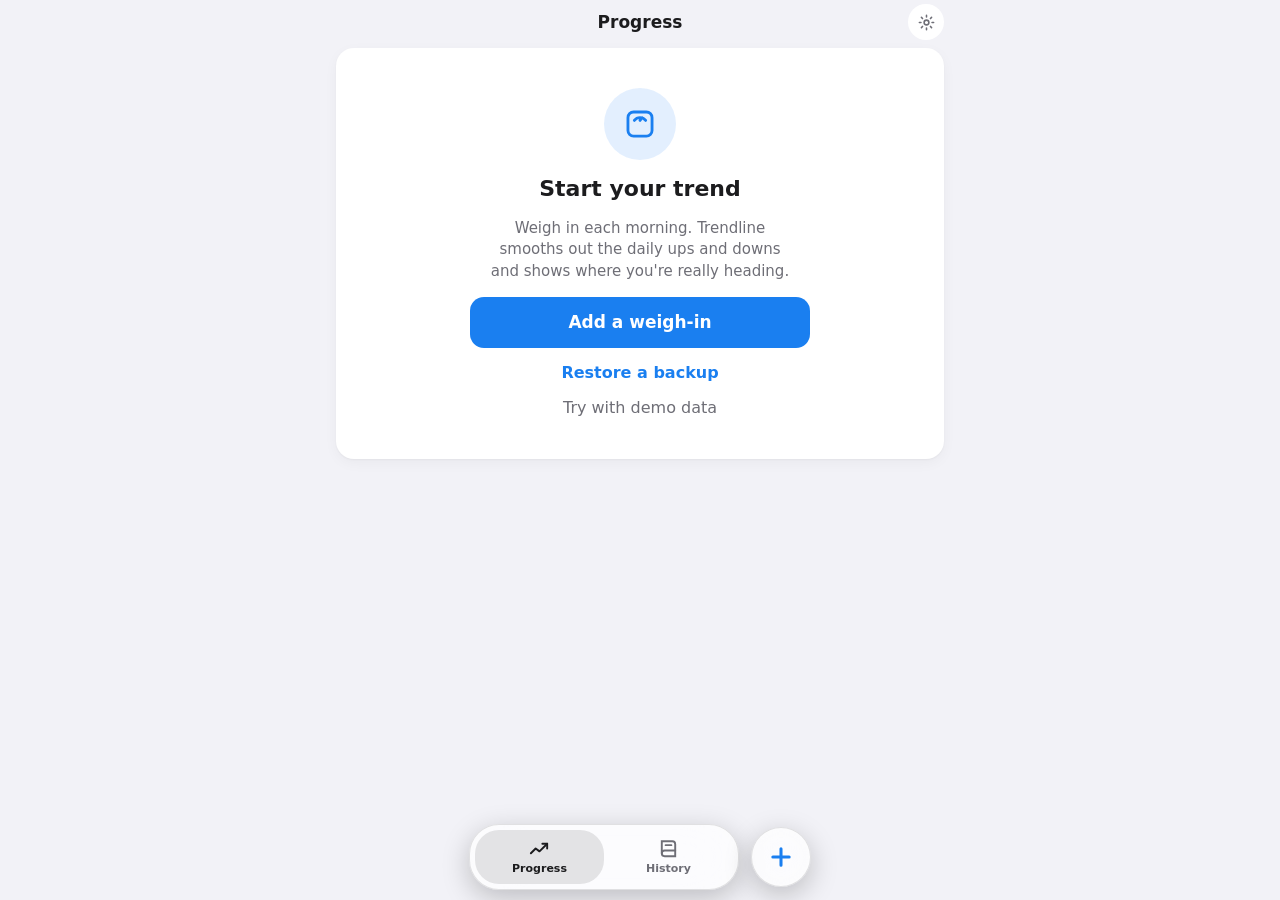
==== commit a1af8ce7: "v2.6: lasting reminders, text follows iPhone text size, interface split into files - Daily reminder " ====
--- a/ios/www/index.html
+++ b/ios/www/index.html
@@ -5,274 +5,7 @@
 <meta name="viewport" content="width=device-width,initial-scale=1,maximum-scale=1,user-scalable=no,viewport-fit=cover">
 <meta name="color-scheme" content="dark light">
 <title>Trendline</title>
-<style>
-/* Layout: one calm column. Fixed top bar that fades in on scroll, a floating tab bar with a separate add button,
-   settings as its own page, bottom sheets for editing.
-   Palette and type follow Happy Scale's calm charcoal look: rounded type, blue for the trend, amber for the goal,
-   and colours that mean something: green for moving toward your goal, red for moving away. */
-:root{
-  --bg:#f2f2f7; --surface:#ffffff; --surface-2:#e9e9ef; --sheet:#ffffff; --bar:rgba(242,242,247,.86);
-  --line:#e3e3e9; --line-strong:#c8c8cf; --fg:#1c1c1e; --muted:#6e6e76;
-  --trend:#1a7ff0; --trend-ink:#ffffff; --trend-soft:rgba(26,127,240,.12);
-  --goal:#e0921f; --goal-soft:rgba(224,146,31,.15);
-  --good:#1f9d55; --good-soft:rgba(31,157,85,.13); --bad:#e0393e; --bad-soft:rgba(224,57,62,.12);
-  --good-solid:#22a05a; --bad-solid:#e0434a; --solid-ink:#ffffff;
-  --t-hi:#fde4e5; --t-hi-l:#c4353b; --t-la:#ececf1; --t-la-l:#6e6e76; --t-tr:#dcebff; --t-tr-l:#1a6fd6; --t-lo:#dcf3e5; --t-lo-l:#1b8a4b;
-  --dot:#a7a7b0; --danger:#e0393e; --danger-soft:rgba(224,57,62,.12); --band:rgba(0,0,0,.025);
-  --card-shadow:0 1px 2px rgba(0,0,0,.04),0 4px 14px rgba(0,0,0,.04); --notch-on:rgba(255,255,255,.7);
-  --font-ui:ui-rounded,"SF Pro Rounded",-apple-system,system-ui,"Segoe UI",Roboto,sans-serif;
-  --font-num:ui-rounded,"SF Pro Rounded",-apple-system,system-ui,sans-serif;
-  color-scheme:light;
-}
-@media (prefers-color-scheme: dark){
-  :root:not([data-theme="light"]){
-    --bg:#121116; --surface:#1f1e24; --surface-2:#2b2a31; --sheet:#1f1e24; --bar:rgba(18,17,22,.86);
-    --line:#302f36; --line-strong:#47464e; --fg:#ffffff; --muted:#8e8d96;
-    --trend:#2f8fff; --trend-ink:#ffffff; --trend-soft:rgba(47,143,255,.16);
-    --goal:#f2a93b; --goal-soft:rgba(242,169,59,.16);
-    --good:#34c46e; --good-soft:rgba(52,196,110,.16); --bad:#ef5257; --bad-soft:rgba(239,82,87,.16);
-    --good-solid:#1e6a42; --bad-solid:#8a2e35; --solid-ink:#ffffff;
-    --t-hi:#6c2a31; --t-hi-l:#ff9ea4; --t-la:#35343b; --t-la-l:#a9a8b1; --t-tr:#1b4f84; --t-tr-l:#8ec5ff; --t-lo:#1d5838; --t-lo-l:#80e2a8;
-    --dot:#5a5962; --danger:#ef5257; --danger-soft:rgba(239,82,87,.15); --band:rgba(255,255,255,.025);
-    --card-shadow:none; --notch-on:rgba(18,17,22,.35);
-    color-scheme:dark;
-  }
-}
-:root[data-theme="dark"]{
-  --bg:#121116; --surface:#1f1e24; --surface-2:#2b2a31; --sheet:#1f1e24; --bar:rgba(18,17,22,.86);
-  --line:#302f36; --line-strong:#47464e; --fg:#ffffff; --muted:#8e8d96;
-  --trend:#2f8fff; --trend-ink:#ffffff; --trend-soft:rgba(47,143,255,.16);
-  --goal:#f2a93b; --goal-soft:rgba(242,169,59,.16);
-  --good:#34c46e; --good-soft:rgba(52,196,110,.16); --bad:#ef5257; --bad-soft:rgba(239,82,87,.16);
-  --good-solid:#1e6a42; --bad-solid:#8a2e35; --solid-ink:#ffffff;
-  --t-hi:#6c2a31; --t-hi-l:#ff9ea4; --t-la:#35343b; --t-la-l:#a9a8b1; --t-tr:#1b4f84; --t-tr-l:#8ec5ff; --t-lo:#1d5838; --t-lo-l:#80e2a8;
-  --dot:#5a5962; --danger:#ef5257; --danger-soft:rgba(239,82,87,.15); --band:rgba(255,255,255,.025);
-  --card-shadow:none; --notch-on:rgba(18,17,22,.35);
-  color-scheme:dark;
-}
-*{box-sizing:border-box;-webkit-tap-highlight-color:transparent}
-html,body{margin:0;background:var(--bg);color:var(--fg)}
-body{font-family:var(--font-ui);font-size:17px;line-height:1.35;-webkit-font-smoothing:antialiased;-webkit-text-size-adjust:100%;
-  -webkit-user-select:none;user-select:none;-webkit-touch-callout:none}
-input,textarea,select{-webkit-user-select:text;user-select:text;font:inherit;color:inherit}
-button{font:inherit;color:inherit;border:0;background:none;padding:0;cursor:pointer;text-align:inherit}
-.num{font-family:var(--font-num);font-variant-numeric:tabular-nums}
-:focus-visible{outline:2px solid var(--trend);outline-offset:2px}
-svg{display:block}
-[hidden]{display:none!important}
-
-/* top bar */
-.topbar{position:fixed;top:0;left:0;right:0;z-index:20;padding-top:env(safe-area-inset-top,0px);border-bottom:.5px solid transparent;transition:background .2s,border-color .2s}
-.topbar.scrolled{background:var(--bar);-webkit-backdrop-filter:saturate(160%) blur(20px);backdrop-filter:saturate(160%) blur(20px);border-bottom-color:var(--line)}
-.tb-inner{height:44px;display:flex;align-items:center;justify-content:center;position:relative;max-width:640px;margin:0 auto}
-.tb-title{font-weight:700;font-size:17px}
-.tb-left{position:absolute;left:16px;top:0;height:44px;display:flex;align-items:center}
-.tb-right{position:absolute;right:16px;top:4px;display:flex;gap:8px}
-.icon-btn{width:36px;height:36px;border-radius:50%;display:grid;place-items:center;background:var(--surface);color:var(--muted)}
-.icon-btn svg{width:19px;height:19px}
-
-main{padding:calc(env(safe-area-inset-top,0px) + 48px) 16px calc(env(safe-area-inset-bottom,0px) + 116px);max-width:640px;margin:0 auto;display:flex;flex-direction:column;gap:18px}
-body[data-tab="settings"] main{padding-bottom:calc(env(safe-area-inset-bottom,0px) + 32px)}
-main.enter{animation:enter .28s cubic-bezier(.2,.8,.3,1)}
-@keyframes enter{from{opacity:0;transform:translateY(8px)}to{opacity:1;transform:none}}
-h1.large{margin:2px 0 0;font-size:34px;font-weight:700;letter-spacing:-.02em;display:flex;align-items:baseline;justify-content:space-between;gap:12px}
-h1.large small{font-size:15px;font-weight:500;color:var(--muted);letter-spacing:0}
-.dateline{margin:2px 0 -6px;font-size:15px;font-weight:500;color:var(--muted)}
-
-/* cards */
-.card{background:var(--surface);border-radius:18px;padding:16px;display:flex;flex-direction:column;gap:12px;min-width:0;box-shadow:var(--card-shadow)}
-.card-h{display:flex;align-items:center;justify-content:space-between;gap:8px;min-height:30px}
-.card-h h2{margin:0;font-size:18px;font-weight:700;letter-spacing:-.01em}
-.mini-btn{width:32px;height:32px;border-radius:10px;background:var(--surface-2);display:grid;place-items:center;color:var(--muted)}
-.mini-btn svg{width:16px;height:16px}
-.link{color:var(--trend);font-weight:600;font-size:16px}
-.link.strong{font-weight:700}
-.note{color:var(--muted);font-size:14px;margin:0;line-height:1.45}
-.lbl{font-size:13px;color:var(--muted);font-weight:500}
-.good{color:var(--good)} .bad{color:var(--bad)} .flat{color:var(--muted)}
-
-/* hero */
-.hero{display:flex;flex-direction:column;align-items:center;text-align:center;gap:6px;padding:18px 0 6px}
-.hero .big{font-size:68px;font-weight:700;line-height:1;letter-spacing:-.035em}
-.hero .unit{font-size:22px;color:var(--muted);font-weight:600;margin-left:6px;letter-spacing:0;font-family:var(--font-ui)}
-.chg{display:inline-flex;align-items:center;gap:5px;border-radius:999px;padding:6px 12px;font-size:15px;font-weight:650;background:var(--surface-2)}
-.chg svg{width:15px;height:15px;flex:none}
-.chg.good{background:var(--good-soft)} .chg.bad{background:var(--bad-soft)}
-.hero .sub{font-size:14px;color:var(--muted)}
-
-/* recent stats: a small chart of the last days beside four stacked tiles whose colour says what the number is */
-.recent{display:grid;grid-template-columns:1fr 118px;gap:10px;align-items:stretch}
-.recent canvas{display:block;width:100%;height:100%;min-height:200px}
-.tiles{display:flex;flex-direction:column;gap:6px}
-.tile{flex:1;border-radius:10px;padding:6px 10px;display:flex;flex-direction:column;justify-content:center;min-width:0;background:var(--tb)}
-.tile .tl{font-size:11px;font-weight:800;letter-spacing:.04em;text-transform:uppercase;color:var(--tl)}
-.tile .tv{font-size:20px;font-weight:800;letter-spacing:-.01em;line-height:1.1}
-.tile .ts{font-size:11px;color:var(--tl);font-weight:700;opacity:.85}
-.tile.hi{--tb:var(--t-hi);--tl:var(--t-hi-l)} .tile.lo{--tb:var(--t-lo);--tl:var(--t-lo-l)}
-.tile.tr{--tb:var(--t-tr);--tl:var(--t-tr-l)} .tile.la{--tb:var(--t-la);--tl:var(--t-la-l)}
-
-/* chart */
-.chart-card{padding:14px 12px 10px;gap:6px}
-.chart-card .card-h{padding:0 4px}
-.seg{display:flex;gap:2px}
-.seg button{flex:1;padding:6px 2px;border-radius:8px;font-size:14px;font-weight:600;color:var(--muted);text-align:center}
-.seg button[aria-pressed="true"]{color:var(--fg);font-weight:800;background:var(--surface-2)}
-.chart-wrap{position:relative}
-.chart-wrap canvas{display:block;width:100%;height:290px;touch-action:pan-y}
-.tip{position:absolute;top:0;pointer-events:none;background:var(--sheet);border:.5px solid var(--line);border-radius:10px;padding:6px 9px;font-size:12px;white-space:nowrap;transform:translateX(-50%);box-shadow:0 4px 14px rgba(0,0,0,.12);transition:left .12s ease-out}
-
-/* goal: thick bar, milestones as notches inside it */
-.gbar{position:relative;height:14px;background:var(--surface-2);border-radius:999px;margin:6px 0 2px;overflow:hidden}
-.gbar > span{position:absolute;left:0;top:0;bottom:0;background:var(--goal);border-radius:999px;transition:width .9s cubic-bezier(.2,.8,.2,1)}
-.gbar .mk{position:absolute;top:3px;bottom:3px;width:2px;margin-left:-1px;border-radius:1px;background:var(--line-strong)}
-.gbar .mk.on{background:var(--notch-on)}
-.gends{display:flex;justify-content:space-between;font-size:13px;color:var(--muted)}
-.gline{font-size:22px;font-weight:700;letter-spacing:-.01em}
-.gline small{font-size:15px;font-weight:500;color:var(--muted);letter-spacing:0}
-
-/* prediction */
-.pred-big{margin:0;font-size:28px;font-weight:700;letter-spacing:-.02em;line-height:1.15}
-.pred-big.muted{color:var(--muted);font-size:22px}
-.pred-day{margin:2px 0 0;font-size:46px;font-weight:700;letter-spacing:-.03em;line-height:1}
-.pred-sub{margin:-4px 0 0;font-size:16px;font-weight:600;color:var(--muted)}
-.pred-alt{display:flex;justify-content:space-between;gap:12px;align-items:baseline;border-top:.5px solid var(--line);padding-top:12px;font-size:15px}
-.pred-alt span{color:var(--muted)}
-.pred-alt b{font-weight:650;white-space:nowrap}
-
-/* history */
-/* overflow:clip (not hidden) keeps the rounded corners without stopping the month header from sticking */
-.month{padding:0 0 4px;gap:0;overflow:clip}
-.month-h{position:sticky;top:calc(env(safe-area-inset-top,0px) + 44px);z-index:5;display:flex;justify-content:space-between;align-items:baseline;padding:14px 16px 10px;
-  background:color-mix(in srgb,var(--surface) 84%,transparent);-webkit-backdrop-filter:saturate(160%) blur(18px);backdrop-filter:saturate(160%) blur(18px);border-bottom:.5px solid var(--line)}
-.month-h h3{margin:0;font-size:18px;font-weight:800}
-.month-h span{font-size:14px;font-weight:600}
-.hgrid{display:grid;grid-template-columns:44px 1fr 1fr 74px;align-items:center;gap:8px}
-.hhead{padding:8px 16px 6px;font-size:12px;font-weight:700;line-height:1.2;color:var(--muted);text-align:center;align-items:end;border-bottom:.5px solid var(--line)}
-.hhead span:first-child{text-align:left}
-.started{margin:8px 12px 10px;padding:7px;border-radius:10px;background:var(--trend);color:var(--trend-ink);text-align:center;font-weight:700;font-size:15px}
-.lrow .c{text-align:center}
-.dfp{display:inline-flex;align-items:center;justify-content:center;gap:3px;min-width:62px;padding:5px 8px;border-radius:8px;font-size:15px;font-weight:800;background:var(--surface-2);color:var(--muted)}
-.dfp.good{background:var(--good-solid);color:var(--solid-ink)} .dfp.bad{background:var(--bad-solid);color:var(--solid-ink)}
-.hbadge{display:inline-grid;place-items:center;width:18px;height:18px;border-radius:5px;background:var(--goal-soft);color:var(--goal);flex:none}
-.hbadge svg{width:11px;height:11px}
-.swipe{position:relative;overflow:hidden;border-bottom:.5px solid var(--line)}
-.swipe:last-child{border-bottom:0}
-.swipe .del{position:absolute;top:0;right:0;bottom:0;width:88px;background:var(--danger);color:#fff;font-weight:650;font-size:15px;text-align:center}
-.lrow{position:relative;width:100%;padding:11px 16px;background:var(--surface);transition:transform .22s ease;touch-action:pan-y}
-.lrow.dragging{transition:none}
-.lrow .d{display:flex;flex-direction:column;line-height:1.1}
-.lrow .d{align-items:center;color:var(--muted)}
-.lrow .d b{font-size:17px;font-weight:700} .lrow .d small{font-size:12px;font-weight:600}
-.lrow .w{font-size:18px;font-weight:700;display:flex;align-items:center;justify-content:center;gap:5px}
-.lrow .t{font-size:18px;font-weight:700}
-.lrow .memo{grid-column:1/-1;font-size:13px;color:var(--muted);text-align:left;margin-top:-2px}
-.lrow.out .w{color:var(--muted);text-decoration:line-through}
-
-/* grouped lists (settings, sheets) */
-.group-t{font-size:13px;color:var(--muted);text-transform:uppercase;letter-spacing:.02em;margin:10px 16px -10px}
-.group-f{font-size:13px;color:var(--muted);margin:-8px 16px 0;line-height:1.4}
-.list{background:var(--surface);border-radius:16px;overflow:hidden;box-shadow:var(--card-shadow)}
-.sheet .list{background:var(--surface-2);box-shadow:none}
-.item{display:flex;align-items:center;justify-content:space-between;gap:12px;padding:10px 16px;min-height:48px;border-bottom:.5px solid var(--line);width:100%}
-.item:last-child{border-bottom:0}
-.item .k{font-size:17px;min-width:0}
-.item .h{display:block;font-size:13px;color:var(--muted);margin-top:2px;line-height:1.3}
-.item .k.wi{display:flex;align-items:center;gap:12px}
-.ic{flex:none;width:29px;height:29px;border-radius:8px;display:grid;place-items:center;color:#fff}
-.ic svg{width:17px;height:17px}
-.item input[type="text"],.item input:not([type]),.item select,.item input[type="time"],.item input[type="date"]{background:transparent;border:0;text-align:right;font-size:17px;color:var(--muted);width:120px;padding:4px 0;font-family:var(--font-num)}
-.item input[type="date"]{color:var(--trend);width:auto}
-.item select{font-family:var(--font-ui);width:auto;direction:rtl}
-.item input:focus{color:var(--fg);outline:none}
-.item.action{color:var(--trend);justify-content:center;font-weight:500}
-.item.danger{color:var(--danger);justify-content:center;font-weight:500}
-.item .val{color:var(--muted);font-size:15px;text-align:right}
-.tg{appearance:none;-webkit-appearance:none;width:51px;height:31px;border-radius:999px;background:var(--line-strong);position:relative;cursor:pointer;flex:none;transition:background .2s;margin:0}
-.tg::after{content:"";position:absolute;top:2px;left:2px;width:27px;height:27px;border-radius:50%;background:#fff;box-shadow:0 2px 5px rgba(0,0,0,.25);transition:transform .22s cubic-bezier(.3,1.3,.5,1)}
-.tg:checked{background:var(--trend)}
-.tg:checked::after{transform:translateX(20px)}
-.footer{text-align:center;font-size:12px;color:var(--muted);margin:6px 0 0}
-
-/* buttons */
-.btn{border-radius:14px;padding:14px 16px;font-weight:600;font-size:17px;background:var(--surface-2);color:var(--fg);text-align:center}
-.btn.primary{background:var(--trend);color:var(--trend-ink)}
-.btn.danger{background:var(--danger-soft);color:var(--danger)}
-.btns{display:flex;gap:10px;flex-wrap:wrap}
-.btns .btn{flex:1 1 140px}
-.empty .btns .btn{flex:none}
-
-/* empty */
-.empty{align-items:center;text-align:center;padding:40px 20px;gap:14px}
-.empty .ring{width:72px;height:72px;border-radius:50%;background:var(--trend-soft);color:var(--trend);display:grid;place-items:center}
-.empty .ring svg{width:34px;height:34px}
-.empty h2{margin:0;font-size:22px;font-weight:700}
-.empty p{margin:0;color:var(--muted);max-width:32ch;font-size:15px;line-height:1.45}
-
-/* tab bar: a floating glass bar with the two tabs, and the add button as its own glass circle beside it */
-nav.tabs{position:fixed;left:0;right:0;bottom:0;z-index:30;padding:8px 16px calc(env(safe-area-inset-bottom,0px) + 10px);display:flex;justify-content:center;align-items:center;gap:12px;pointer-events:none}
-body[data-tab="settings"] nav.tabs{display:none}
-.glass{background:color-mix(in srgb,var(--surface) 72%,transparent);-webkit-backdrop-filter:saturate(180%) blur(28px);backdrop-filter:saturate(180%) blur(28px);
-  border:.5px solid color-mix(in srgb,var(--fg) 12%,transparent);box-shadow:0 8px 28px rgba(0,0,0,.22),inset 0 .5px 0 rgba(255,255,255,.08)}
-.tabbar{position:relative;pointer-events:auto;display:flex;align-items:center;border-radius:30px;padding:5px;flex:1;max-width:270px}
-/* soft pill behind the selected tab; slides between tabs once placed */
-.tab-pill{position:absolute;left:0;top:5px;bottom:5px;width:0;border-radius:24px;background:color-mix(in srgb,var(--fg) 11%,transparent);pointer-events:none}
-.tab-pill.ready{transition:transform .4s cubic-bezier(.3,1.25,.5,1),width .4s cubic-bezier(.3,1.25,.5,1)}
-.tabbar [role="tab"]{position:relative;z-index:1;flex:1;color:var(--muted);display:flex;flex-direction:column;align-items:center;gap:2px;padding:7px 2px;border-radius:24px;font-size:11px;font-weight:600;transition:color .2s}
-.tabbar [role="tab"] svg{width:23px;height:23px}
-.tabbar [role="tab"][aria-selected="true"]{color:var(--fg)}
-.fab{pointer-events:auto;flex:none;width:60px;height:60px;border-radius:50%;color:var(--trend);display:grid;place-items:center;transition:transform .15s}
-.fab:active{transform:scale(.88)}
-.fab svg{width:28px;height:28px}
-
-/* sheets */
-.scrim{position:fixed;inset:0;background:rgba(0,0,0,.38);z-index:40;display:flex;align-items:flex-end;justify-content:center;animation:fade .22s}
-.scrim.closing{opacity:0;transition:opacity .22s}
-@keyframes fade{from{opacity:0}to{opacity:1}}
-.sheet{background:var(--sheet);width:100%;max-width:560px;border-radius:16px 16px 0 0;padding:6px 16px calc(env(safe-area-inset-bottom,0px) + 18px);display:flex;flex-direction:column;gap:14px;max-height:92%;overflow:auto;
-  animation:up .34s cubic-bezier(.2,.9,.3,1);transition:transform .25s ease}
-@keyframes up{from{transform:translateY(100%)}to{transform:none}}
-.grab{width:36px;height:5px;border-radius:3px;background:var(--line-strong);margin:4px auto 0;flex:none}
-.sheet-h{display:flex;justify-content:space-between;align-items:center;gap:10px}
-.sheet-h h2{margin:0;font-size:18px;font-weight:650}
-.wbig input{font-family:var(--font-num);font-size:44px;font-weight:700;text-align:center;padding:12px;background:transparent;border:0;width:100%;min-width:0;outline:none}
-.dial{display:flex;align-items:center;gap:10px;padding-top:6px}
-.dial-mid{flex:1;min-width:0;display:flex;flex-direction:column;align-items:center}
-.dial-mid input{font-family:var(--font-num);font-size:58px;font-weight:700;letter-spacing:-.03em;text-align:center;padding:4px 0;background:transparent;border:0;width:100%;min-width:0;outline:none;touch-action:none;caret-color:var(--trend)}
-.dial-u{font-size:15px;font-weight:600;color:var(--muted);margin-top:-4px}
-.step{width:56px;height:56px;border-radius:50%;background:var(--surface-2);font-size:28px;font-weight:500;flex:none;color:var(--trend);display:grid;place-items:center}
-.step:active{background:var(--trend-soft)}
-.ruler{display:block;width:100%;height:58px;margin-top:-4px;touch-action:none;
-  -webkit-mask-image:linear-gradient(90deg,transparent,#000 20%,#000 80%,transparent);mask-image:linear-gradient(90deg,transparent,#000 20%,#000 80%,transparent)}
-.err{color:var(--danger);font-size:14px;margin:0}
-.datebar{display:flex;align-items:center;justify-content:space-between;background:var(--surface-2);border-radius:14px;padding:4px}
-.dnav{width:44px;height:40px;border-radius:10px;display:grid;place-items:center;color:var(--trend)}
-.dnav svg{width:20px;height:20px}
-.dnav:disabled{color:var(--line-strong)}
-.dlab{position:relative;flex:1;text-align:center;font-weight:650;font-size:17px}
-.dlab input{position:absolute;inset:0;opacity:0;width:100%;height:100%}
-.pad{display:grid;grid-template-columns:repeat(3,1fr);margin:0 -16px -4px;border-top:.5px solid var(--line);position:sticky;bottom:calc(-18px - env(safe-area-inset-bottom,0px));background:var(--sheet);padding-bottom:calc(18px + env(safe-area-inset-bottom,0px));margin-bottom:calc(-22px - env(safe-area-inset-bottom,0px))}
-.pad button{height:54px;font-family:var(--font-num);font-size:27px;font-weight:600;text-align:center;border-right:.5px solid var(--line);border-bottom:.5px solid var(--line);display:grid;place-items:center}
-.pad button:nth-child(3n){border-right:0}
-.pad button:nth-last-child(-n+3){border-bottom:0}
-.pad button:active{background:var(--surface-2)}
-.pad svg{width:26px;height:26px}
-
-/* celebration */
-.celebrate{position:fixed;inset:0;z-index:60;background:rgba(0,0,0,.45);display:grid;place-items:center;padding:24px;animation:fade .25s}
-.celebrate canvas{position:fixed;inset:0;width:100%;height:100%;pointer-events:none}
-.cel-card{position:relative;background:var(--sheet);border-radius:26px;padding:28px 22px 20px;text-align:center;max-width:340px;width:100%;display:flex;flex-direction:column;gap:10px;align-items:center;animation:pop .45s cubic-bezier(.2,1.3,.4,1)}
-.cel-ring{width:72px;height:72px;border-radius:50%;background:var(--goal-soft);color:var(--goal);display:grid;place-items:center}
-.cel-ring svg{width:34px;height:34px}
-.cel-card h2{margin:4px 0 0;font-size:23px;font-weight:700}
-.cel-card .num{font-size:40px;font-weight:700}
-.cel-card p{margin:0 0 6px;color:var(--muted);font-size:15px}
-.cel-card .btn{width:100%}
-@keyframes pop{from{transform:scale(.85);opacity:0}to{transform:none;opacity:1}}
-.sel{-webkit-user-select:text;user-select:text}
-.toast{position:fixed;left:50%;transform:translateX(-50%);bottom:calc(env(safe-area-inset-bottom,0px) + 100px);background:var(--fg);color:var(--bg);padding:11px 16px;border-radius:14px;font-weight:600;font-size:15px;z-index:70;display:flex;gap:14px;align-items:center;max-width:calc(100% - 32px);box-shadow:0 8px 24px rgba(0,0,0,.2)}
-.toast button{color:var(--trend);font-weight:700}
-@media (prefers-reduced-motion:reduce){main.enter,.sheet,.cel-card,.scrim,.celebrate{animation:none}.lrow,.gbar>span,.tg::after,.tab-pill.ready,.tip{transition:none}}
-</style>
+<link rel="stylesheet" href="css/app.css">
 </head>
 <body data-tab="progress">
 <div class="topbar" id="topbar"><div class="tb-inner"><div class="tb-left" id="tbLeft"></div><span class="tb-title" id="tbTitle">Progress</span><div class="tb-right" id="tbRight"></div></div></div>
@@ -287,1137 +20,16 @@
     <button class="fab glass" id="addBtn" aria-label="Add weigh-in"><svg viewBox="0 0 24 24" fill="none" stroke="currentColor" stroke-width="2.6" stroke-linecap="round"><path d="M12 5v14M5 12h14"/></svg></button>
 </nav>
 
-<script>
-"use strict";
-/* ---------- state ---------- */
-const KEY = "trendline-scale-v1";
-const NATIVE = !!(window.webkit && window.webkit.messageHandlers && window.webkit.messageHandlers.store);
-const DEFAULTS = { unit:"kg", goal:null, start:null, step:null, commit:null, goalSince:null, celebrated:null, smooth:0.1, theme:"auto", chartRange:90,
-  healthRead:false, healthWrite:false, healthSince:null, healthFrom:null, healthIgnore:[], notifyWeigh:true, remind:false, remindTime:"07:30",
-  lock:false, updateSeen:null, updateChecked:0 };
-// Saved-data format. Bump SCHEMA and add MIGRATIONS[old] when the shape of saved data changes.
-const SCHEMA = 3;
-const DROPPED_SETTINGS = ["models", "actRead", "dayMode", "dayCutoff", "dayStarts", "sleepAsked", "cards", "cols", "reportMode", "height", "accent", "haptics"];
-const MIGRATIONS = {
-  // 1: data from before versioning. Nothing to change.
-  // 2: the redesign keeps weight only, so food, activity and body composition go.
-  2: d => {
-    delete d.food; delete d.foodCache; delete d.activity;
-    for (const e of d.entries || []){ delete e.fat; delete e.lean; }
-    const s = d.settings || {};
-    for (const k of DROPPED_SETTINGS) delete s[k];
-    if (s.chartRange === 7) s.chartRange = 30;
-  }
-};
-let S = { schema:SCHEMA, entries:[], settings:{...DEFAULTS} };
-
-function upgrade(d){
-  for (let v = d.schema || 1; v < SCHEMA; v++) if (MIGRATIONS[v]) MIGRATIONS[v](d);
-  d.schema = SCHEMA;
-  return d;
-}
-function normalize(){
-  const s = S.settings;
-  if (!Array.isArray(s.healthIgnore)) s.healthIgnore = [];
-  if (!RANGES.some(r => r[0] === s.chartRange)) s.chartRange = 90;
-}
-function load(){
-  let migrated = false;
-  try{
-    const raw = (NATIVE && typeof window.__NATIVE_STATE__ === "string") ? window.__NATIVE_STATE__ : localStorage.getItem(KEY);
-    if (raw){
-      const d = JSON.parse(raw); migrated = (d.schema || 1) < SCHEMA; upgrade(d);
-      S.entries = Array.isArray(d.entries) ? d.entries : []; S.settings = {...DEFAULTS, ...(d.settings || {})};
-    }
-  }catch(e){}
-  normalize(); sortEntries();
-  if (migrated) save();
-}
-function save(){
-  const json = JSON.stringify(S);
-  if (NATIVE){ try{ window.webkit.messageHandlers.store.postMessage(json); }catch(e){} }
-  try{ localStorage.setItem(KEY, json); }catch(e){}
-}
-function sortEntries(){ S.entries.sort((a,b) => a.date < b.date ? -1 : a.date > b.date ? 1 : 0); }
-function nativeCmd(cmd, data){ if (!NATIVE || !window.webkit.messageHandlers.native) return; try{ window.webkit.messageHandlers.native.postMessage(Object.assign({cmd}, data || {})); }catch(e){} }
-function haptic(kind){ nativeCmd("haptic", { kind }); }
-
-/* ---------- dates & units ---------- */
-const DAY = 864e5;
-const pad = n => String(n).padStart(2,"0");
-const todayStr = () => { const d = new Date(); return `${d.getFullYear()}-${pad(d.getMonth()+1)}-${pad(d.getDate())}`; };
-const localDate = t => { const d = new Date(t); return `${d.getFullYear()}-${pad(d.getMonth()+1)}-${pad(d.getDate())}`; };
-const dnum = s => { const [y,m,d] = s.split("-").map(Number); return Date.UTC(y,m-1,d)/DAY; };
-const fromDnum = n => { const d = new Date(n*DAY); return `${d.getUTCFullYear()}-${pad(d.getUTCMonth()+1)}-${pad(d.getUTCDate())}`; };
-const MON = ["Jan","Feb","Mar","Apr","May","Jun","Jul","Aug","Sep","Oct","Nov","Dec"];
-const MONF = ["January","February","March","April","May","June","July","August","September","October","November","December"];
-const WD = ["Sun","Mon","Tue","Wed","Thu","Fri","Sat"];
-const WDF = ["Sunday","Monday","Tuesday","Wednesday","Thursday","Friday","Saturday"];
-const parts = s => { const [y,m,d] = s.split("-").map(Number); return { y, m, d, wd: new Date(Date.UTC(y,m-1,d)).getUTCDay() }; };
-const fmtDate = s => { const p = parts(s); return `${p.d} ${MON[p.m-1]} ${p.y}`; };
-const longDate = s => { const p = parts(s); return `${p.d} ${MONF[p.m-1]} ${p.y}`; };
-const LB = 2.2046226218;
-const U = () => S.settings.unit;
-const toU = kg => U() === "lb" ? kg*LB : kg;
-const fromU = v => U() === "lb" ? v/LB : v;
-const fw = kg => kg == null || isNaN(kg) ? "—" : toU(kg).toFixed(1);
-const fd = kg => { if (kg == null || isNaN(kg)) return "—"; const v = toU(kg); if (Math.abs(v) < 0.05) return "0.0"; return (v > 0 ? "+" : "−") + Math.abs(v).toFixed(1); };
-const NUMFONT = getComputedStyle(document.documentElement).getPropertyValue("--font-num").trim() || "system-ui";
-
-/* ---------- the math ---------- */
-// Exponentially smoothed trend that respects gaps between weigh-ins.
-const counts = e => !e.ignored && !(e.outlier && !e.keep);
-function computeTrend(){
-  const a = S.settings.smooth; let t = null, prev = null;
-  return S.entries.filter(counts).map(e => {
-    const n = dnum(e.date);
-    if (t === null) t = e.kg; else { const f = 1 - Math.pow(1 - a, Math.max(1, n - prev)); t += f * (e.kg - t); }
-    prev = n; return { ...e, n, trend: t };
-  });
-}
-function trendAt(rows, n){
-  if (!rows.length || n < rows[0].n) return null;
-  if (n >= rows[rows.length-1].n) return rows[rows.length-1].trend;
-  for (let i = 1; i < rows.length; i++) if (rows[i].n >= n){ const A = rows[i-1], B = rows[i]; return A.trend + (n - A.n)/((B.n - A.n) || 1)*(B.trend - A.trend); }
-  return null;
-}
-// least-squares slope (kg/day) of the trend over the last `days` days
-function slope(rows, days){
-  if (rows.length < 2) return null;
-  const end = rows[rows.length-1].n;
-  const pts = rows.filter(r => r.n >= end - days);
-  if (pts.length < 2 || pts[pts.length-1].n - pts[0].n < 6) return null;
-  const mx = pts.reduce((s,p) => s + p.n, 0)/pts.length, my = pts.reduce((s,p) => s + p.trend, 0)/pts.length;
-  let num = 0, den = 0; for (const p of pts){ num += (p.n-mx)*(p.trend-my); den += (p.n-mx)**2; }
-  return den ? num/den : null;
-}
-// Change in trend over the last `days`, or null when a long gap makes the comparison meaningless.
-function changeOver(rows, days){
-  const last = rows[rows.length-1], target = last.n - days;
-  if (rows[0].n > target) return null;
-  let i0 = 0; for (let i = 0; i < rows.length; i++) if (rows[i].n <= target) i0 = i;
-  for (let i = i0 + 1; i < rows.length; i++) if (rows[i].n - rows[i-1].n > 21) return null;
-  const b = trendAt(rows, target); return b == null ? null : last.trend - b;
-}
-// Flags a weigh-in that is far from the trend (someone else on the scale, clothes, a big meal) until you confirm it.
-function detectOutliers(){
-  const a = S.settings.smooth; let t = null, prev = null, changed = false;
-  for (const e of S.entries){
-    if (e.ignored) continue;
-    const n = dnum(e.date);
-    if (t !== null && !e.keep && !e.reviewed){
-      const lim = Math.max(2, t*0.025), recent = n - prev <= 7;
-      const out = recent && Math.abs(e.kg - t) > lim;
-      if (!!e.outlier !== out){ e.outlier = out; changed = true; }
-      if (!out && dnum(todayStr()) - n > 3 && !e.reviewed){ e.reviewed = true; changed = true; }
-    }
-    if (e.outlier && !e.keep) continue;
-    if (t === null) t = e.kg; else { const f = 1 - Math.pow(1 - a, Math.max(1, n - prev)); t += f*(e.kg - t); }
-    prev = n;
-  }
-  return changed;
-}
-function startWeight(){ return S.settings.start ?? (S.entries[0] ? S.entries[0].kg : null); }
-function goalDir(){ const g = S.settings.goal, st = startWeight(); if (g == null || st == null) return -1; return g < st ? -1 : 1; }
-function tone(delta){ if (delta == null || Math.abs(delta) < 0.05) return "flat"; return Math.sign(delta) === goalDir() ? "good" : "bad"; }
-const arrow = d => d == null || Math.abs(d) < 0.05 ? "→" : d > 0 ? "↑" : "↓";
-function milestones(){
-  const g = S.settings.goal, st = startWeight(); if (g == null || st == null) return [];
-  const step = S.settings.step ?? (U() === "lb" ? 5/LB : 2); const dir = Math.sign(g - st) || -1; const out = [];
-  for (let w = st + dir*step; (dir < 0 ? w > g + 0.01 : w < g - 0.01) && out.length < 200; w += dir*step) out.push(Math.round(w*1000)/1000);
-  out.push(g); return out;
-}
-const goalReached = t => { const g = S.settings.goal; return g != null && (Math.abs(t - g) < 0.05 || (goalDir() < 0 ? t <= g : t >= g)); };
-// Day the trend reaches the goal at `perDay`, or null when it isn't heading there.
-function etaFor(perDay, left, lastN){
-  if (!perDay || Math.sign(perDay) !== -Math.sign(left) || Math.abs(perDay) < 0.0005) return null;
-  const d = Math.round(Math.abs(left/perDay));
-  return d > 3650 ? { far:true } : { date: fromDnum(lastN + d), days: d };
-}
-const inTime = d => d < 60 ? `In ${d} day${d === 1 ? "" : "s"}` : d < 730 ? `In about ${Math.round(d/7)} weeks` : `In about ${Math.round(d/30.4)} months`;
-
-/* ---------- helpers ---------- */
-const $ = s => document.querySelector(s);
-const view = $("#view");
-const esc = s => String(s ?? "").replace(/[&<>"']/g, c => ({"&":"&amp;","<":"&lt;",">":"&gt;",'"':"&quot;","'":"&#39;"}[c]));
-const css = v => getComputedStyle(document.documentElement).getPropertyValue(v).trim();
-const ICON = {
-  gear:'<svg viewBox="0 0 24 24" fill="none" stroke="currentColor" stroke-width="2" stroke-linecap="round"><circle cx="12" cy="12" r="3"/><path d="M12 3v2M12 19v2M5.6 5.6l1.4 1.4M17 17l1.4 1.4M3 12h2M19 12h2M5.6 18.4L7 17M17 7l1.4-1.4"/></svg>',
-  pencil:'<svg viewBox="0 0 24 24" fill="none" stroke="currentColor" stroke-width="2" stroke-linecap="round" stroke-linejoin="round"><path d="M4 20h4L19 9l-4-4L4 16z"/><path d="M13.5 6.5l4 4"/></svg>',
-  check:'<svg viewBox="0 0 24 24" fill="none" stroke="currentColor" stroke-width="2.6" stroke-linecap="round" stroke-linejoin="round"><path d="M5 12.5l4.5 4.5L19 7.5"/></svg>',
-  flag:'<svg viewBox="0 0 24 24" fill="none" stroke="currentColor" stroke-width="2.2" stroke-linecap="round" stroke-linejoin="round"><path d="M5 21V4M5 4h11l-2 4 2 4H5"/></svg>',
-  heart:'<svg viewBox="0 0 24 24" fill="currentColor" aria-label="Apple Health"><path d="M12 20.5s-7.5-4.6-7.5-10.2A4.3 4.3 0 0 1 12 7.6a4.3 4.3 0 0 1 7.5 2.7c0 5.6-7.5 10.2-7.5 10.2z"/></svg>',
-  scale:'<svg viewBox="0 0 24 24" fill="none" stroke="currentColor" stroke-width="2" stroke-linecap="round"><rect x="3.5" y="3.5" width="17" height="17" rx="4"/><path d="M8 9.5a5 5 0 0 1 8 0M12 9.5l1.5-2"/></svg>',
-  chev:'<svg viewBox="0 0 24 24" fill="none" stroke="currentColor" stroke-width="2.4" stroke-linecap="round" stroke-linejoin="round"><path d="M9 5l7 7-7 7"/></svg>',
-  bksp:'<svg viewBox="0 0 24 24" fill="none" stroke="currentColor" stroke-width="2" stroke-linecap="round" stroke-linejoin="round"><path d="M8.5 5H20a1 1 0 0 1 1 1v12a1 1 0 0 1-1 1H8.5L3 12z"/><path d="M11.5 9.5l5 5M16.5 9.5l-5 5"/></svg>',
-  arrow:'<svg viewBox="0 0 24 24" fill="none" stroke="currentColor" stroke-width="2.6" stroke-linecap="round" stroke-linejoin="round"><path d="M12 5v14M6 13l6 6 6-6"/></svg>'
-};
-const CHEV = ICON.chev, BKSP = ICON.bksp;
-// Down, up or sideways arrow for a change in weight.
-const arrowIcon = d => ICON.arrow.replace("<svg ", `<svg style="transform:rotate(${d == null || Math.abs(d) < 0.05 ? -90 : d > 0 ? 180 : 0}deg)" `);
-// Line icons for settings rows, shown white on a coloured square.
-const sv = p => `<svg viewBox="0 0 24 24" fill="none" stroke="currentColor" stroke-width="2" stroke-linecap="round" stroke-linejoin="round">${p}</svg>`;
-const SET_ICON = {
-  goal: ICON.flag,
-  start: sv('<circle cx="7" cy="12" r="2.5"/><path d="M10 12h9M15 8l4 4-4 4"/>'),
-  steps: sv('<path d="M4 19h5v-5h5V9h6"/>'),
-  calendar: sv('<rect x="4" y="5" width="16" height="15" rx="3"/><path d="M4 10h16M9 3v4M15 3v4"/>'),
-  scale: ICON.scale,
-  wave: sv('<path d="M3 14c3-6 6-6 9 0s6 6 9 0"/>'),
-  heart: ICON.heart.replace(' aria-label="Apple Health"', ""),
-  save: sv('<path d="M12 4v11M7 10l5 5 5-5"/><path d="M5 20h14"/>'),
-  bell: sv('<path d="M6 16v-5a6 6 0 0 1 12 0v5l1.5 2h-15z"/><path d="M10 20.5a2 2 0 0 0 4 0"/>'),
-  refresh: sv('<path d="M20 12a8 8 0 1 1-2.3-5.7"/><path d="M20 4v5h-5"/>'),
-  clock: sv('<circle cx="12" cy="12" r="8"/><path d="M12 8v4l3 2"/>'),
-  folder: sv('<path d="M3.5 7a2 2 0 0 1 2-2H10l2 2h6.5a2 2 0 0 1 2 2v8a2 2 0 0 1-2 2h-13a2 2 0 0 1-2-2z"/>'),
-  moon: sv('<path d="M20 14.5A8 8 0 1 1 9.5 4a6.5 6.5 0 0 0 10.5 10.5z"/>'),
-  lock: sv('<rect x="5" y="11" width="14" height="9" rx="2.5"/><path d="M8 11V8a4 4 0 0 1 8 0v3"/>'),
-  info: sv('<circle cx="12" cy="12" r="8.5"/><path d="M12 11v5M12 8h.01"/>'),
-  tag: sv('<path d="M4 12V5a1 1 0 0 1 1-1h7l8 8-8 8z"/><circle cx="8.5" cy="8.5" r="1.3"/>')
-};
-const SET_COLOR = { goal:"var(--goal)", trend:"var(--trend)", health:"#d6606e", remind:"#c3902f", backup:"#557a9b", look:"#7b70a3", lock:"#5f6f66", about:"#8b918a" };
-const ico = (name, color) => `<span class="ic" style="background:${SET_COLOR[color]}">${SET_ICON[name]}</span>`;
-
-/* ---------- theme ---------- */
-function applyTheme(){
-  const root = document.documentElement, t = S.settings.theme;
-  if (t === "auto") root.removeAttribute("data-theme"); else root.setAttribute("data-theme", t);
-  nativeCmd("theme", { mode: t });
-}
-
-/* ---------- native bridge ---------- */
-let backupInfo = null;
-window.__native = function(event, p){
-  p = p || {};
-  if (event === "health-samples") mergeHealth(p.samples || [], p.error, p.own || []);
-  else if (event === "health-status"){ if (p.available === false){ S.settings.healthRead = false; S.settings.healthWrite = false; save(); toast("Apple Health is not available on this device."); if (tab === "settings") render(); } else syncHealth(true); }
-  else if (event === "reminder-denied"){ S.settings.remind = false; save(); toast("Notifications are off for Trendline. Turn them on in iOS Settings."); if (tab === "settings") render(); }
-  else if (event === "backup-info"){ const changed = JSON.stringify(p) !== JSON.stringify(backupInfo); backupInfo = p; if (changed && tab === "settings") render(); }
-  else if (event === "foreground"){ syncHealth(false); checkUpdate(false); scheduleReminder(); if (tab !== "settings") render(); }
-  else if (event === "toast") toast(p.text || "");
-  else if (event === "http-result"){ const w = httpWait[p.id]; if (w){ delete httpWait[p.id]; p.error ? w.reject(new Error(p.error)) : w.resolve(p); } }
-  else if (event === "lock-result"){
-    if (p.ok){ S.settings.lock = !!p.enabled; save(); toast(p.enabled ? "Face ID lock is on" : "Face ID lock is off"); haptic("success"); }
-    else toast(p.reason === "unavailable" ? "Set up Face ID or a passcode on this iPhone first." : "Face ID was not confirmed.");
-    if (tab === "settings") render();
-  }
-  else if (event === "state"){
-    try{
-      const d = JSON.parse(p.json);
-      if (d && Array.isArray(d.entries)) upgrade(d);
-      if (d && Array.isArray(d.entries) && JSON.stringify(d) !== JSON.stringify(S)){
-        S.entries = d.entries; S.settings = {...DEFAULTS, ...(d.settings || {})}; normalize(); sortEntries();
-        if (!document.querySelector(".scrim")) render();
-        checkCelebrate(false);
-      }
-    }catch(e){}
-  }
-};
-function stamp(d){ return `${d.toLocaleDateString("en-GB",{day:"numeric",month:"short",year:"numeric"})}, ${d.toLocaleTimeString("en-GB",{hour:"2-digit",minute:"2-digit"})}`; }
-function backupText(){
-  if (!backupInfo || !backupInfo.last) return "No automatic backup yet. One is saved the next time something changes.";
-  return `Last saved ${stamp(new Date(backupInfo.last))} · ${backupInfo.count} weekly cop${backupInfo.count === 1 ? "y" : "ies"} kept.`;
-}
-function folderText(){
-  const b = backupInfo;
-  if (!b) return "";
-  if (!b.folder) return "Pick a folder in iCloud Drive. A copy goes there after every change, so your data survives a revoked certificate or deleting the app.";
-  if (b.folderError) return "⚠︎ " + b.folderError;
-  if (!b.folderLast) return "No copy yet.";
-  const d = new Date(b.folderLast), old = Date.now() - d.getTime() > 7 * DAY;
-  return `${old ? "⚠︎ " : ""}Last copy ${stamp(d)}`;
-}
-
-/* ---------- Apple Health ---------- */
-function syncHealth(full){
-  if (!NATIVE || !S.settings.healthRead) return;
-  let since = (!full && S.settings.healthSince) ? fromDnum(dnum(S.settings.healthSince) - 7) : "2000-01-01";
-  if (S.settings.healthFrom && since < S.settings.healthFrom) since = S.settings.healthFrom;
-  nativeCmd("healthRead", { since });
-}
-let connectPending = false;
-// samples: first weight of each day from other apps and scales. own: weights this app saved to Health.
-function mergeHealth(samples, error, own){
-  if (error){ toast("Could not read from Apple Health."); connectPending = false; return; }
-  const ignore = new Set(S.settings.healthIgnore || []);
-  let added = 0, changed = 0;
-  // Weigh-ins this app saved to Health earlier but no longer has (after a reinstall or "Erase all data"): bring them back.
-  // Days you deleted in the app are in the ignore list and stay deleted.
-  const ownByDay = {};
-  for (const [t, kg] of own || []){ const d = localDate(t); if (!ownByDay[d] || t > ownByDay[d].t) ownByDay[d] = { t, kg }; }
-  for (const [d, w] of Object.entries(ownByDay)){
-    if (ignore.has(d) || (S.settings.healthFrom && d < S.settings.healthFrom) || !(w.kg > 20 && w.kg < 400)) continue;
-    if (S.entries.some(e => e.date === d) || samples.some(x => x.date === d && x.kg)) continue;
-    S.entries.push({ id: "r" + d, date: d, kg: w.kg, note: "", t: w.t, restored: true }); added++;
-  }
-  for (const smp of samples){
-    if (!smp || !smp.date || ignore.has(smp.date) || (S.settings.healthFrom && smp.date < S.settings.healthFrom)) continue;
-    if (!(smp.kg > 20 && smp.kg < 400)) continue;
-    let ex = S.entries.find(e => e.date === smp.date);
-    if (!ex){ ex = { id: "h" + smp.date, date: smp.date, kg: smp.kg, note: "", src: "health" }; if (smp.t) ex.t = smp.t; S.entries.push(ex); added++; continue; }
-    if (smp.t && !ex.t) ex.t = smp.t;
-    else if (ex.src === "health" && (Math.abs(ex.kg - smp.kg) > 0.005 || (smp.t && ex.t !== smp.t))){ ex.kg = smp.kg; if (smp.t) ex.t = smp.t; delete ex.outlier; delete ex.reviewed; changed++; }
-  }
-  S.settings.healthSince = todayStr();
-  sortEntries(); detectOutliers(); save();
-  if (added || changed){
-    render(); scheduleReminder();
-    if (added) toast(`Added ${added} weigh-in${added > 1 ? "s" : ""} from Apple Health`);
-    checkCelebrate(added > 3);
-  } else {
-    if (connectPending) toast(`Apple Health connected ✓ No weigh-ins since ${fmtDate(S.settings.healthFrom || todayStr())} yet.`);
-    render();
-  }
-  connectPending = false;
-}
-function connectHealth(){
-  S.settings.healthRead = true; if (!S.settings.healthFrom) S.settings.healthFrom = todayStr(); save(); connectPending = true;
-  nativeCmd("healthAuthorize", { write: S.settings.healthWrite });
-  if (S.settings.notifyWeigh !== false) nativeCmd("notifyAuth");
-  toast("Checking Apple Health…");
-}
-function scheduleReminder(){
-  if (!NATIVE) return;
-  const [h, m] = (S.settings.remindTime || "07:30").split(":").map(Number);
-  let body = "Step on the scale before breakfast.";
-  if (S.entries.length){ const r = computeTrend(); if (r.length) body = `Your trend is ${fw(r[r.length-1].trend)} ${U()}. Step on the scale before breakfast.`; }
-  nativeCmd("reminder", { enabled: !!S.settings.remind, hour: isNaN(h) ? 7 : h, minute: isNaN(m) ? 30 : m, weighedToday: S.entries.some(e => e.date === todayStr()), body });
-}
-
-/* ---------- celebrations ---------- */
-function reachedMilestones(){
-  const rows = computeTrend(); if (!rows.length) return [];
-  const t = rows[rows.length-1].trend, dir = goalDir();
-  return milestones().filter(m => dir < 0 ? t <= m + 0.001 : t >= m - 0.001);
-}
-function checkCelebrate(silent){
-  if (S.settings.goal == null || !S.entries.length) return;
-  const reached = reachedMilestones();
-  const done = new Set((S.settings.celebrated || []).map(x => Number(x).toFixed(2)));
-  const fresh = reached.filter(m => !done.has(m.toFixed(2)));
-  if (S.settings.celebrated == null) silent = true;
-  if (!fresh.length){ if (S.settings.celebrated == null){ S.settings.celebrated = []; save(); } return; }
-  S.settings.celebrated = [...(S.settings.celebrated || []), ...fresh]; save();
-  if (silent) return;
-  const best = fresh[fresh.length-1], isGoal = Math.abs(best - S.settings.goal) < 0.01;
-  showCelebration(isGoal, best);
-}
-function resetCelebrations(){ S.settings.celebrated = null; checkCelebrate(true); }
-function showCelebration(isGoal, value){
-  haptic("success");
-  const el = document.createElement("div"); el.className = "celebrate";
-  const dir = goalDir() < 0 ? "below" : "above";
-  el.innerHTML = `<canvas></canvas><div class="cel-card" role="dialog" aria-modal="true">
-    <div class="cel-ring">${isGoal ? ICON.flag : ICON.check}</div>
-    <h2>${isGoal ? "Goal reached" : "Milestone reached"}</h2>
-    <div class="num">${fw(value)} <span style="font-size:20px;color:var(--muted)">${U()}</span></div>
-    <p>${isGoal ? "Your trend weight reached your goal. Set the next one whenever you're ready." : `Your trend weight is now ${dir} ${fw(value)} ${U()}.`}</p>
-    <button class="btn primary" id="celOk">${isGoal ? "Done" : "Keep going"}</button></div>`;
-  document.body.appendChild(el);
-  const close = () => { el.remove(); };
-  el.querySelector("#celOk").onclick = close;
-  el.addEventListener("click", ev => { if (ev.target === el) close(); });
-  if (matchMedia("(prefers-reduced-motion: reduce)").matches) return;
-  // a light shower of paper in the app's own colours
-  const cv = el.querySelector("canvas"), dpr = devicePixelRatio || 1, W = innerWidth, H = innerHeight;
-  cv.width = W*dpr; cv.height = H*dpr; const c = cv.getContext("2d"); c.scale(dpr, dpr);
-  const cols = [css("--trend"), css("--goal"), css("--surface"), css("--dot")];
-  const ps = Array.from({length: 70}, () => ({ x: W/2 + (Math.random()-.5)*80, y: H*0.38, vx: (Math.random()-.5)*9, vy: -Math.random()*11 - 4, s: 5 + Math.random()*5, r: Math.random()*6, vr: (Math.random()-.5)*0.25, c: cols[(Math.random()*cols.length)|0] }));
-  let frames = 0;
-  (function tick(){
-    if (!el.isConnected || frames++ > 200) return;
-    c.clearRect(0, 0, W, H);
-    for (const p of ps){ p.vy += 0.3; p.vx *= 0.99; p.x += p.vx; p.y += p.vy; p.r += p.vr;
-      c.save(); c.translate(p.x, p.y); c.rotate(p.r); c.fillStyle = p.c; c.globalAlpha = Math.max(0, 1 - frames/200); c.fillRect(-p.s/2, -p.s/4, p.s, p.s/2); c.restore(); }
-    requestAnimationFrame(tick);
-  })();
-}
-
-/* ---------- tabs, top bar ---------- */
-const TITLES = { progress:"Progress", history:"History", settings:"Settings" };
-let tab = "progress", lastTab = "progress";
-try{ const t = localStorage.getItem(KEY + ":tab"); if (t === "history" || t === "logbook") tab = "history"; }catch(e){}
-let chartIntro = true;  // the chart draws itself in on launch, on a tab switch and on a range change
-function setTab(t){
-  if (t === tab){ window.scrollTo({ top: 0, behavior: "smooth" }); return; }
-  if (t === "settings") lastTab = tab;
-  else { try{ localStorage.setItem(KEY + ":tab", t); }catch(e){} }
-  tab = t; haptic("selection"); chartIntro = true;
-  syncTabbar(); window.scrollTo(0, 0); render(true);
-}
-function syncTabbar(){ document.querySelectorAll(".tabbar [role=tab]").forEach(b => b.setAttribute("aria-selected", String(b.dataset.tab === tab))); }
-// Moves the pill behind the selected tab. The first placement doesn't animate.
-function placePill(){
-  const b = document.querySelector(`.tabbar [role=tab][data-tab="${tab}"]`), pill = $(".tab-pill");
-  if (!b || !pill || !b.offsetWidth) return;
-  pill.style.transform = `translateX(${b.offsetLeft}px)`; pill.style.width = b.offsetWidth + "px";
-  if (!pill.classList.contains("ready")) requestAnimationFrame(() => pill.classList.add("ready"));
-}
-document.querySelectorAll(".tabbar [role=tab]").forEach(b => b.addEventListener("click", () => setTab(b.dataset.tab)));
-$("#addBtn").addEventListener("click", () => { haptic("light"); openEntry(); });
-const topbar = $("#topbar");
-window.addEventListener("scroll", () => topbar.classList.toggle("scrolled", window.scrollY > 30), { passive:true });
-
-function render(animate){
-  closeSwipe();
-  document.body.dataset.tab = tab;
-  $("#tbTitle").textContent = TITLES[tab];
-  const L = $("#tbLeft"), R = $("#tbRight"); L.innerHTML = ""; R.innerHTML = "";
-  if (tab === "settings"){ L.innerHTML = `<button class="link strong" id="tbDone">Done</button>`; $("#tbDone").onclick = () => setTab(lastTab); }
-  else { R.innerHTML = `<button class="icon-btn" id="tbGear" aria-label="Settings">${ICON.gear}</button>`; $("#tbGear").onclick = () => setTab("settings"); }
-  if (tab === "settings") renderSettings();
-  else if (!S.entries.length) renderEmpty();
-  else if (tab === "progress") renderProgress();
-  else renderHistory();
-  if (animate){ view.classList.remove("enter"); void view.offsetWidth; view.classList.add("enter"); }
-  topbar.classList.toggle("scrolled", window.scrollY > 30);
-  placePill();
-}
-
-function renderEmpty(){
-  view.innerHTML = `<section class="card empty">
-    <div class="ring">${ICON.scale}</div>
-    <h2>Start your trend</h2>
-    <p>Weigh in each morning. Trendline smooths out the daily ups and downs and shows where you're really heading.</p>
-    <div class="btns" style="width:100%;max-width:340px;flex-direction:column">
-      <button class="btn primary" id="e1">Add a weigh-in</button>
-      ${NATIVE ? (S.settings.healthRead
-        ? `<button class="btn" id="e2" style="color:var(--trend)">✓ Apple Health connected</button><p class="lbl" style="margin:-4px 0 0">Importing weigh-ins from ${fmtDate(S.settings.healthFrom || todayStr())}. Tap to check again.</p>`
-        : `<button class="btn" id="e2">Connect Apple Health</button>`) : ""}
-    </div>
-    <button class="link" id="e4">Restore a backup</button>
-    <button class="link" id="e3" style="color:var(--muted);font-weight:500">Try with demo data</button>
-  </section>`;
-  $("#e1").onclick = () => openEntry();
-  const e2 = $("#e2"); if (e2) e2.onclick = () => { if (S.settings.healthRead){ connectPending = true; syncHealth(true); toast("Checking Apple Health…"); } else connectHealth(); };
-  $("#e3").onclick = loadDemo;
-  $("#e4").onclick = pickRestore;
-}
-
-/* ---------- progress ---------- */
-function renderProgress(){
-  const rows = computeTrend();
-  const p = parts(todayStr());
-  let html = `<p class="dateline">${WDF[p.wd]} ${p.d} ${MONF[p.m-1]}</p>`;
-  if (rows.length) html += heroCard(rows);
-  const odd = S.entries.filter(e => e.outlier && !e.keep && !e.ignored);
-  for (const e of odd.slice(-3)){
-    const before = rows.filter(r => r.date < e.date), t = before.length ? before[before.length-1].trend : null;
-    html += `<section class="card" style="box-shadow:inset 0 0 0 1.5px var(--goal)"><div class="card-h"><h2>Check this weigh-in</h2></div>
-      <p class="note"><b style="color:var(--fg)">${fmtDate(e.date)}: ${fw(e.kg)} ${U()}</b>${t != null ? `, ${fd(e.kg - t)} ${U()} from your trend of ${fw(t)}` : ""}. Someone else on the scale, clothes or a big meal can cause this. It isn't counted until you decide.</p>
-      <div class="btns"><button class="btn" data-odd-keep="${esc(e.id)}">It's right, count it</button><button class="btn danger" data-odd-ignore="${esc(e.id)}">Ignore it</button></div></section>`;
-  }
-  if (rows.length) html += chartCard() + statsCard(rows) + goalCard(rows) + predictCard(rows);
-  view.innerHTML = html;
-  bindProgress(rows);
-  if (rows.length){ const last = rows[rows.length-1], wk = changeOver(rows, 7); countHero(last.trend, wk == null ? null : last.trend - wk); }
-}
-const calm = () => matchMedia("(prefers-reduced-motion: reduce)").matches;
-// The trend weight counts to its new value: from what it showed last time, or on launch from a week ago.
-let heroShown = null;
-function countHero(target, from){
-  const el = $("#heroNum"), start = heroShown ?? from; heroShown = target;
-  if (!el || start == null || fw(start) === fw(target) || calm()) return;
-  const t0 = performance.now(), dur = 700;
-  el.textContent = fw(start);
-  const step = now => {
-    if (!el.isConnected) return;
-    const p = Math.min(1, (now - t0)/dur), e = 1 - Math.pow(1 - p, 3);
-    el.textContent = fw(start + (target - start)*e);
-    if (p < 1) requestAnimationFrame(step);
-  };
-  requestAnimationFrame(step);
-}
-let goalShown = 0;  // share of the goal the bar last showed, so it grows from there
-function heroCard(rows){
-  const last = rows[rows.length-1], wk = changeOver(rows, 7), ago = dnum(todayStr()) - last.n;
-  const chg = wk == null ? `<span class="chg flat">Building your trend</span>` : `<span class="chg ${tone(wk)} num">${arrowIcon(wk)}${Math.abs(toU(wk)).toFixed(1)} ${U()} this week</span>`;
-  return `<section class="hero">
-    <div class="lbl">Trend weight</div>
-    <div><span class="big num" id="heroNum">${fw(last.trend)}</span><span class="unit">${U()}</span></div>
-    ${chg}
-    <div class="sub">Last weigh-in <b class="num" style="color:var(--fg)">${fw(last.kg)}</b> · ${ago <= 0 ? "today" : ago === 1 ? "yesterday" : ago + " days ago"}</div>
-  </section>`;
-}
-const agoText = n => { const d = dnum(todayStr()) - n; return d <= 0 ? "Today" : d === 1 ? "Yesterday" : `${d} days ago`; };
-const RECENT = 10;  // days in the recent stats card
-const recentRows = rows => { const last = rows[rows.length-1]; return rows.filter(r => r.n > last.n - RECENT); };
-// Colours for "above" and "below" follow the goal: above the trend is red when you're losing, green when you're gaining.
-const upDown = () => goalDir() > 0 ? [css("--good"), css("--bad")] : [css("--bad"), css("--good")];
-// High, latest, trend and low over the last days, stacked beside a small chart of those days.
-function statsCard(rows){
-  const last = rows[rows.length-1], recent = recentRows(rows);
-  let hi = recent[0], lo = recent[0];
-  for (const r of recent){ if (r.kg >= hi.kg) hi = r; if (r.kg <= lo.kg) lo = r; }
-  const gain = goalDir() > 0;
-  const tile = (cls, label, kg, sub) => `<div class="tile ${cls}"><span class="tl">${label}</span><span class="tv num">${fw(kg)}</span>${sub ? `<span class="ts">${sub}</span>` : ""}</div>`;
-  return `<section class="card"><div class="card-h"><h2>Recent stats</h2></div><div class="recent">
-    <canvas id="mini" aria-label="Weigh-ins over the last ${RECENT} days"></canvas>
-    <div class="tiles">${tile(gain ? "lo" : "hi", "High", hi.kg, agoText(hi.n))}${tile("la", "Latest", last.kg, "")}
-    ${tile("tr", "Trend", last.trend, "")}${tile(gain ? "hi" : "lo", "Low", lo.kg, agoText(lo.n))}</div></div></section>`;
-}
-// The recent stats chart: one column per day, the weigh-ins as a thin line, the trend in blue,
-// and the high and low as red and green lines along the top and bottom.
-function paintMini(cv, rows){
-  if (!cv) return;
-  const dpr = devicePixelRatio || 1, W = cv.clientWidth, H = cv.clientHeight;
-  cv.width = W*dpr; cv.height = H*dpr; const c = cv.getContext("2d"); c.setTransform(dpr, 0, 0, dpr, 0, 0);
-  const recent = recentRows(rows), end = rows[rows.length-1].n, x0 = end - RECENT + 1;
-  const prev = rows.filter(r => r.n < x0).slice(-1), all = [...prev, ...recent];
-  const vals = recent.flatMap(r => [toU(r.kg), toU(r.trend)]);
-  let lo = Math.min(...vals), hi = Math.max(...vals); if (hi - lo < .6){ const m = (hi + lo)/2; lo = m - .3; hi = m + .3; }
-  const T = 6, B = 18, L = 2, Rp = 2, cw = (W - L - Rp)/RECENT;
-  const X = n => L + (n - x0 + .5)*cw, Y = v => T + (hi - v)/(hi - lo)*(H - T - B);
-  const [up, down] = upDown(), muted = css("--muted");
-  c.strokeStyle = css("--line"); c.lineWidth = 1;
-  for (let i = 0; i <= RECENT; i++){ const x = Math.round(L + i*cw) + .5; c.beginPath(); c.moveTo(x, T); c.lineTo(x, H - B); c.stroke(); }
-  for (const [v, col] of [[hi, up], [lo, down]]){ c.strokeStyle = col; c.lineWidth = 2; c.beginPath(); c.moveTo(L, Y(v)); c.lineTo(W - Rp, Y(v)); c.stroke(); }
-  c.save(); c.beginPath(); c.rect(L, 0, W - L - Rp, H); c.clip();
-  c.strokeStyle = muted; c.lineWidth = 1.5; c.lineJoin = "round"; c.beginPath();
-  all.forEach((r, i) => i ? c.lineTo(X(r.n), Y(toU(r.kg))) : c.moveTo(X(r.n), Y(toU(r.kg)))); c.stroke();
-  c.strokeStyle = css("--trend"); c.lineWidth = 2.5; c.lineCap = "round"; c.beginPath(); curve(c, all.map(r => [X(r.n), Y(toU(r.trend))])); c.stroke();
-  c.restore();
-  c.font = `700 11px ${NUMFONT}`; c.textAlign = "center"; c.fillStyle = muted;
-  for (let n = x0; n <= end; n++) c.fillText(WD[parts(fromDnum(n)).wd].slice(0, 1), X(n), H - 4);
-}
-const RANGES = [[30,"1M"],[90,"3M"],[180,"6M"],[365,"1Y"],[0,"All"]];
-function chartCard(){
-  const R = S.settings.chartRange;
-  return `<section class="card chart-card"><div class="card-h"><h2>Weight chart</h2></div>
-    <div class="chart-wrap"><canvas id="chart" aria-label="Weight chart"></canvas><div class="tip" id="tip" hidden></div></div>
-    <div class="seg" id="rng">${RANGES.map(([v,l]) => `<button data-r="${v}" aria-pressed="${R === v}">${l}</button>`).join("")}</div>
-  </section>`;
-}
-function goalCard(rows){
-  const last = rows[rows.length-1], g = S.settings.goal;
-  if (g == null) return `<section class="card"><div class="card-h"><h2>Goal</h2></div>
-    <p class="note">Set a goal weight to see your progress, milestones and the day you'll get there.</p>
-    <button class="btn primary" id="glSet">Set a goal</button></section>`;
-  const st = startWeight(), tot = st - g, dir = goalDir();
-  const done = tot === 0 ? 1 : Math.max(0, Math.min(1, (st - last.trend)/tot));
-  const left = last.trend - g, miles = milestones();
-  const nextIdx = miles.findIndex(m => dir < 0 ? last.trend > m : last.trend < m);
-  const marks = miles.length <= 40 ? miles.slice(0, -1).map(m => {
-    const at = tot === 0 ? 1 : (st - m)/tot, on = dir < 0 ? last.trend <= m : last.trend >= m;
-    return `<i class="mk ${on ? "on" : ""}" style="left:${at*100}%"></i>`;
-  }).join("") : "";
-  let next;
-  if (goalReached(last.trend)) next = "You've reached your goal.";
-  else if (nextIdx === miles.length - 1) next = `Next stop: your goal, ${Math.abs(toU(left)).toFixed(1)} ${U()} away`;
-  else next = `Next milestone <b class="num" style="color:var(--fg)">${fw(miles[nextIdx])} ${U()}</b> · ${Math.abs(toU(last.trend - miles[nextIdx])).toFixed(1)} ${U()} away`;
-  return `<section class="card"><div class="card-h"><h2>Goal ${fw(g)} ${U()}</h2><button class="mini-btn" id="glSet" aria-label="Edit goal">${ICON.pencil}</button></div>
-    <div class="gline num">${Math.round(done*100)}% <small>· ${goalReached(last.trend) ? "done" : `${Math.abs(toU(left)).toFixed(1)} ${U()} to go`}</small></div>
-    <div class="gbar" role="progressbar" aria-valuenow="${Math.round(done*100)}" aria-valuemin="0" aria-valuemax="100"><span style="width:${(calm() ? done : goalShown)*100}%" data-to="${done}"></span>${marks}</div>
-    <div class="gends num"><span>${fw(st)}</span><span>${fw(g)}</span></div>
-    <p class="note">${next}</p>
-  </section>`;
-}
-function predictCard(rows){
-  const g = S.settings.goal; if (g == null) return "";
-  const last = rows[rows.length-1], left = last.trend - g, cur = slope(rows, 28), dir = goalDir();
-  let main;
-  if (goalReached(last.trend)) main = `<p class="pred-big">You're there</p><p class="note">Set a new goal in Settings when you're ready.</p>`;
-  else if (cur == null) main = `<p class="pred-big muted">Not enough data yet</p><p class="note">A date appears after about a week of weigh-ins.</p>`;
-  else {
-    const e = etaFor(cur, left, last.n);
-    if (!e) main = `<p class="pred-big muted">Not on pace yet</p><p class="note">Your trend isn't heading toward your goal right now. Keep weighing in, and the date appears once it does.</p>`;
-    else if (e.far) main = `<p class="pred-big muted">More than 10 years away</p><p class="note">At your current pace of ${Math.abs(toU(cur*7)).toFixed(2)} ${U()} a week.</p>`;
-    else { const p = parts(e.date);
-      main = `<p class="lbl">You'll reach ${fw(g)} ${U()} around</p><p class="pred-day num">${p.d} ${MON[p.m-1]}</p>
-      <p class="pred-sub num">${p.y} · ${inTime(e.days).replace(/^In/, "in")}</p>
-      <p class="note">At your current pace of ${Math.abs(toU(cur*7)).toFixed(2)} ${U()} a week</p>`; }
-  }
-  let alt = "";
-  if (!goalReached(last.trend)){
-    if (S.settings.commit){
-      const e = etaFor(S.settings.commit/7*dir, left, last.n);
-      alt = `<div class="pred-alt"><span>At your commitment of ${toU(S.settings.commit).toFixed(2)} ${U()} a week</span><b class="num">${e && !e.far ? fmtDate(e.date) : "—"}</b></div>`;
-    } else alt = `<button class="link" id="prSet" style="align-self:flex-start;font-size:15px">Set a weekly commitment</button>`;
-  }
-  return `<section class="card"><div class="card-h"><h2>Prediction</h2></div>${main}${alt}</section>`;
-}
-function bindProgress(rows){
-  document.querySelectorAll("[data-odd-keep]").forEach(b => b.onclick = () => { const e = S.entries.find(x => x.id === b.dataset.oddKeep); if (!e) return; e.keep = true; e.outlier = false; e.reviewed = true; detectOutliers(); save(); haptic("success"); render(); toast("Counted"); });
-  document.querySelectorAll("[data-odd-ignore]").forEach(b => b.onclick = () => { const e = S.entries.find(x => x.id === b.dataset.oddIgnore); if (!e) return; e.ignored = true; e.outlier = false; detectOutliers(); save(); haptic("warning"); render();
-    toast("Ignored", { label: "Undo", fn: () => { delete e.ignored; e.keep = true; save(); render(); } }); });
-  document.querySelectorAll("#rng button").forEach(b => b.onclick = () => { S.settings.chartRange = +b.dataset.r; save(); haptic("selection");
-    document.querySelectorAll("#rng button").forEach(x => x.setAttribute("aria-pressed", String(x === b))); mountChart($("#chart"), $("#tip"), rows, S.settings.chartRange, true); });
-  const on = (id, fn) => { const el = document.getElementById(id); if (el) el.onclick = fn; };
-  on("glSet", openGoalSheet); on("prSet", openCommit);
-  if ($("#chart")){ mountChart($("#chart"), $("#tip"), rows, S.settings.chartRange, chartIntro); chartIntro = false; }
-  paintMini($("#mini"), rows);
-  const gb = $(".gbar > span");
-  if (gb){ const to = +gb.dataset.to; goalShown = to; requestAnimationFrame(() => requestAnimationFrame(() => { gb.style.width = to*100 + "%"; })); }
-}
-
-/* ---------- chart ---------- */
-function niceStep(range, target){ const raw = range/target, p = Math.pow(10, Math.floor(Math.log10(raw))), f = raw/p; return (f < 1.5 ? 1 : f < 3 ? 2 : f < 7 ? 5 : 10)*p; }
-// Smooth curve through the points (monotone cubic, so it never overshoots into a bump the data doesn't have).
-function curve(c, pts, cont){
-  const n = pts.length; if (!n) return;
-  if (cont) c.lineTo(pts[0][0], pts[0][1]); else c.moveTo(pts[0][0], pts[0][1]); if (n === 1) return;
-  if (n === 2){ c.lineTo(pts[1][0], pts[1][1]); return; }
-  const d = [], m = [];
-  for (let i = 0; i < n - 1; i++) d.push((pts[i+1][1] - pts[i][1])/((pts[i+1][0] - pts[i][0]) || 1e-6));
-  m[0] = d[0]; m[n-1] = d[n-2];
-  for (let i = 1; i < n - 1; i++) m[i] = d[i-1]*d[i] <= 0 ? 0 : (d[i-1] + d[i])/2;
-  for (let i = 0; i < n - 1; i++){
-    if (d[i] === 0){ m[i] = 0; m[i+1] = 0; continue; }
-    const a = m[i]/d[i], b = m[i+1]/d[i], s = a*a + b*b;
-    if (s > 9){ const t = 3/Math.sqrt(s); m[i] = t*a*d[i]; m[i+1] = t*b*d[i]; }
-  }
-  for (let i = 0; i < n - 1; i++){
-    const [x0, y0] = pts[i], [x1, y1] = pts[i+1], h = (x1 - x0)/3;
-    c.bezierCurveTo(x0 + h, y0 + m[i]*h, x1 - h, y1 - m[i+1]*h, x1, y1);
-  }
-}
-// Draws the weight chart into context c at size W×H: the year and months along the top over alternating columns,
-// a thin line from the trend to each weigh-in with the gap shaded, the blue trend curve, faint milestone lines
-// and the dashed goal line. `prog` (0–1) reveals the curve from the left;
-// `sel` is the weigh-in being inspected. Returns the x scale and visible rows for the tooltip.
-function paintChart(c, W, H, allRows, R, prog, sel){
-  const end = allRows[allRows.length-1].n;
-  let rows = R ? allRows.filter(r => r.n > end - R) : allRows; if (!rows.length) rows = allRows.slice(-1);
-  // A history shorter than the range fills the chart (at least a week wide) instead of hugging the right edge;
-  // a little room after the last day keeps its dot whole.
-  const x0 = Math.min(R ? Math.max(end - R, allRows[0].n - 1) : rows[0].n, end - 6);
-  const x1 = end + Math.max(0.6, (end - x0)*0.02);
-  const vals = rows.flatMap(r => [toU(r.kg), toU(r.trend)]); if (S.settings.goal != null && R === 0) vals.push(toU(S.settings.goal));
-  let lo = Math.min(...vals), hi = Math.max(...vals); if (hi - lo < 1){ const m = (hi + lo)/2; lo = m - .5; hi = m + .5; }
-  const st = niceStep(hi - lo, 4); lo = Math.floor(lo/st)*st; hi = Math.ceil(hi/st)*st;
-  const L = 40, Rp = 8, T = 40, B = 8;
-  const X = n => L + (n - x0)/(x1 - x0)*(W - L - Rp);
-  const Y = v => T + (hi - v)/(hi - lo)*(H - T - B);
-  const muted = css("--muted"), line = css("--line"), trend = css("--trend"), goal = css("--goal"), shade = css("--band");
-  c.font = `600 11px ${NUMFONT}`; c.textBaseline = "middle";
-  for (let v = lo; v <= hi + 1e-9; v += st){
-    c.strokeStyle = line; c.lineWidth = 1; c.beginPath(); c.moveTo(L, Math.round(Y(v)) + .5); c.lineTo(W - Rp, Math.round(Y(v)) + .5); c.stroke();
-    c.fillStyle = muted; c.textAlign = "right"; c.fillText(v.toFixed(st < 1 ? 1 : 0), L - 8, Y(v));
-  }
-  // Columns (days, weeks or months) shaded in turn, labelled along the top under the year.
-  c.textAlign = "center"; c.textBaseline = "alphabetic";
-  const span = x1 - x0, cols = [];
-  if (span <= 10) for (let n = Math.floor(x0); n <= end; n++) cols.push([n - .5, n + .5, WD[parts(fromDnum(n)).wd].toUpperCase()]);
-  else if (span <= 45){ for (let n = Math.floor(x0/7)*7; n <= x1; n += 7){ const p = parts(fromDnum(n + 3)); cols.push([n, n + 7, `${p.d} ${MON[p.m-1].toUpperCase()}`]); } }
-  else {
-    const every = span > 1500 ? 12 : span > 500 ? 3 : span > 200 ? 2 : 1, d0 = new Date(x0*DAY);
-    let cur = new Date(Date.UTC(d0.getUTCFullYear(), Math.floor(d0.getUTCMonth()/every)*every, 1));
-    while (cur.getTime()/DAY <= x1){
-      const nx = new Date(Date.UTC(cur.getUTCFullYear(), cur.getUTCMonth() + every, 1));
-      cols.push([cur.getTime()/DAY, nx.getTime()/DAY, every >= 12 ? String(cur.getUTCFullYear()) : MON[cur.getUTCMonth()].toUpperCase()]);
-      cur = nx;
-    }
-  }
-  c.font = `700 10px ${NUMFONT}`;
-  cols.forEach(([a, b, label], i) => {
-    const xa = Math.max(L, X(a)), xb = Math.min(W - Rp, X(b)); if (xb <= xa) return;
-    if (i % 2 === 0){ c.fillStyle = shade; c.fillRect(xa, T, xb - xa, H - T - B); }
-    const lx = (xa + xb)/2, tw = c.measureText(label).width;
-    if (xb - xa > tw + 2 || cols.length <= 6){ c.fillStyle = muted; c.fillText(label, Math.max(L + tw/2, Math.min(W - Rp - tw/2, lx)), T - 8); }
-  });
-  const y0 = parts(fromDnum(Math.ceil(x0))).y, y1 = parts(fromDnum(end)).y;
-  c.font = `700 13px ${NUMFONT}`; c.fillStyle = css("--fg"); c.fillText(y0 === y1 ? String(y1) : `${y0} – ${y1}`, L + (W - L - Rp)/2, 13);
-  // milestones and goal, labelled at the right edge
-  const g = S.settings.goal;
-  if (g != null){
-    c.font = `600 11px ${NUMFONT}`; c.textAlign = "right"; c.textBaseline = "bottom";
-    const miles = milestones();
-    for (const m of miles){
-      const y = Y(toU(m)), isGoal = Math.abs(m - g) < 0.001;
-      if (y < T || y > H - B) continue;
-      c.strokeStyle = goal; c.globalAlpha = isGoal ? 1 : .35; c.lineWidth = isGoal ? 1.5 : 1;
-      if (isGoal) c.setLineDash([5, 5]);
-      c.beginPath(); c.moveTo(L, Math.round(y) + .5); c.lineTo(W - Rp, Math.round(y) + .5); c.stroke(); c.setLineDash([]);
-      c.globalAlpha = isGoal ? 1 : .75; c.fillStyle = goal; c.fillText(isGoal ? `Goal ${fw(m)}` : fw(m), W - Rp - 2, y - 3);
-      c.globalAlpha = 1;
-    }
-  }
-  c.save(); c.beginPath(); c.rect(L, 0, W - L - Rp, H); c.clip();
-  const firstIdx = allRows.indexOf(rows[0]); const lead = firstIdx > 0 ? [allRows[firstIdx-1], ...rows] : rows;
-  const [up, down] = upDown();
-  const pts = lead.map(r => [X(r.n), Y(toU(r.trend))]), wp = lead.map(r => [X(r.n), Y(toU(r.kg))]);
-  c.save(); c.beginPath(); c.rect(L, 0, (W - L - Rp)*prog + 2, H); c.clip();
-  // The gap between each weigh-in and the trend: red where the scale read above the trend, green below it.
-  if (pts.length > 1){
-    const band = () => { c.beginPath(); c.moveTo(wp[0][0], wp[0][1]); for (let i = 1; i < wp.length; i++) c.lineTo(wp[i][0], wp[i][1]); curve(c, pts.slice().reverse(), true); c.closePath(); };
-    for (const [col, edge] of [[up, 0], [down, H]]){
-      c.save(); c.beginPath(); curve(c, pts); c.lineTo(pts[pts.length-1][0] + 40, pts[pts.length-1][1]); c.lineTo(pts[pts.length-1][0] + 40, edge); c.lineTo(pts[0][0] - 40, edge); c.lineTo(pts[0][0] - 40, pts[0][1]); c.closePath(); c.clip();
-      band(); c.fillStyle = col; c.globalAlpha = .4; c.fill(); c.globalAlpha = 1; c.restore();
-    }
-  }
-  // a thin line from the trend to each weigh-in
-  if (rows.length <= 400){ c.strokeStyle = trend; c.lineWidth = rows.length > 120 ? 1 : 1.5; c.lineCap = "round";
-    for (const r of rows){ const x = X(r.n); c.beginPath(); c.moveTo(x, Y(toU(r.trend))); c.lineTo(x, Y(toU(r.kg))); c.stroke(); } }
-  c.strokeStyle = trend; c.lineWidth = 3; c.lineJoin = "round"; c.lineCap = "round"; c.beginPath(); curve(c, pts); c.stroke();
-  c.restore();
-  const surface = css("--surface");
-  if (prog >= 1){ const lr = rows[rows.length-1]; c.fillStyle = trend; c.beginPath(); c.arc(X(lr.n), Y(toU(lr.trend)), 5.5, 0, 7); c.fill(); c.strokeStyle = surface; c.lineWidth = 2; c.stroke(); }
-  if (sel){
-    // guide line, then the inspected weigh-in and its trend point, each ringed
-    const x = Math.round(X(sel.n)) + .5;
-    c.strokeStyle = muted; c.globalAlpha = .5; c.lineWidth = 1; c.beginPath(); c.moveTo(x, T); c.lineTo(x, H - B); c.stroke(); c.globalAlpha = 1;
-    c.fillStyle = css("--fg"); c.beginPath(); c.arc(X(sel.n), Y(toU(sel.kg)), 5.5, 0, 7); c.fill(); c.strokeStyle = surface; c.lineWidth = 2.5; c.stroke();
-    c.fillStyle = trend; c.beginPath(); c.arc(X(sel.n), Y(toU(sel.trend)), 4.5, 0, 7); c.fill(); c.stroke();
-  }
-  c.restore();
-  return { X, rows };
-}
-// Mounts the chart on a canvas: optional draw-in, then press and drag to inspect a day.
-function mountChart(cv, tip, allRows, R, intro){
-  if (!cv) return;
-  const dpr = devicePixelRatio || 1, W = cv.clientWidth, H = cv.clientHeight;
-  cv.width = W*dpr; cv.height = H*dpr; const c = cv.getContext("2d");
-  let prog = intro && !calm() ? 0 : 1, sel = null, g = null;
-  const draw = () => { c.setTransform(dpr, 0, 0, dpr, 0, 0); c.clearRect(0, 0, W, H); g = paintChart(c, W, H, allRows, R, prog, sel); };
-  draw();
-  if (prog < 1){
-    const t0 = performance.now();
-    const step = now => {
-      if (!cv.isConnected || prog >= 1) return;
-      const p = Math.min(1, (now - t0)/550); prog = 1 - Math.pow(1 - p, 3); draw();
-      if (p < 1) requestAnimationFrame(step); else prog = 1;
-    };
-    requestAnimationFrame(step);
-  }
-  const show = ev => {
-    const rect = cv.getBoundingClientRect(), px = (ev.touches ? ev.touches[0].clientX : ev.clientX) - rect.left;
-    let best = g.rows[0], bd = 1e9; for (const r of g.rows){ const d = Math.abs(g.X(r.n) - px); if (d < bd){ bd = d; best = r; } }
-    if (best === sel && prog >= 1) return;
-    if (best !== sel) haptic("selection");
-    sel = best; prog = 1; draw();
-    tip.hidden = false; tip.style.left = Math.max(80, Math.min(W - 80, g.X(best.n))) + "px";
-    tip.innerHTML = `${fmtDate(best.date)} · <b class="num">${fw(best.kg)}</b> <span style="color:var(--muted)">trend <span class="num">${fw(best.trend)}</span></span>`;
-  };
-  cv.onpointerdown = show; cv.onpointermove = ev => { if (ev.pointerType === "mouse" || ev.buttons) show(ev); };
-  cv.onpointerup = cv.onpointerleave = cv.onpointercancel = () => { tip.hidden = true; if (sel){ sel = null; draw(); } };
-}
-let resizeT; window.addEventListener("resize", () => { clearTimeout(resizeT); resizeT = setTimeout(() => {
-  if (tab === "progress" && $("#chart")){ const rows = computeTrend(); if (rows.length){ mountChart($("#chart"), $("#tip"), rows, S.settings.chartRange); paintMini($("#mini"), rows); } }
-  placePill();
-}, 120); });
-
-/* ---------- history ---------- */
-function renderHistory(){
-  const valid = computeTrend(), vIdx = new Map(valid.map((r, i) => [r.id, i]));
-  const rows = S.entries.map(e => { const i = vIdx.get(e.id); return i == null ? { ...e, trend: null, excluded: true } : valid[i]; });
-  const byMonth = new Map(); rows.forEach(r => { const k = r.date.slice(0, 7); if (!byMonth.has(k)) byMonth.set(k, []); byMonth.get(k).push(r); });
-  let html = `<p class="dateline">${S.entries.length} weigh-in${S.entries.length > 1 ? "s" : ""}</p>`;
-  [...byMonth.keys()].sort().reverse().forEach(k => {
-    const [y, m] = k.split("-").map(Number);
-    // trend change across the month: end of this month against the end of the previous one
-    const inMonth = valid.filter(r => r.date.slice(0, 7) === k), before = valid.filter(r => r.date < k + "-01");
-    const ch = inMonth.length ? inMonth[inMonth.length-1].trend - (before.length ? before[before.length-1].trend : inMonth[0].trend) : null;
-    const chHtml = ch == null || (!before.length && inMonth.length < 2) ? "" : `<span class="num ${tone(ch)}">${arrow(ch)} ${Math.abs(toU(ch)).toFixed(1)} ${U()}</span>`;
-    html += `<section class="card month"><div class="month-h"><h3>${MONF[m-1]} ${y}</h3>${chHtml}</div>
-      <div class="hhead hgrid"><span>Date</span><span>Recorded</span><span>Moving<br>average</span><span>Weekly<br>rate</span></div>`;
-    byMonth.get(k).slice().reverse().forEach(r => {
-      const p = parts(r.date);
-      // change in trend over the 7 days up to this weigh-in
-      const wk = r.excluded || !valid.length || valid[0].n > r.n - 7 ? null : r.trend - trendAt(valid, r.n - 7);
-      const bits = []; if (r.ignored) bits.push("Ignored, not counted"); else if (r.excluded) bits.push("Unusual, check it on Progress");
-      if (r.note) bits.push(esc(r.note));
-      const df = wk == null ? "—" : Math.abs(wk) < 0.05 ? "0.0" : `${wk < 0 ? "↓" : "↑"} ${Math.abs(toU(wk)).toFixed(1)}`;
-      html += `<div class="swipe"><button class="del" data-del="${esc(r.id)}">Delete</button>
-        <button class="lrow hgrid ${r.excluded ? "out" : ""}" data-id="${esc(r.id)}">
-          <span class="d"><b class="num">${pad(p.d)}</b><small>${WD[p.wd]}</small></span>
-          <span class="w num">${fw(r.kg)}${r.src === "health" ? `<span class="hbadge" title="From Apple Health">${ICON.heart}</span>` : ""}</span>
-          <span class="t num c">${r.excluded ? "—" : fw(r.trend)}</span>
-          <span class="c"><span class="dfp num ${wk == null ? "" : tone(wk)}" aria-label="Trend change this week">${df}</span></span>
-          ${bits.length ? `<span class="memo">${bits.join(" · ")}</span>` : ""}
-        </button></div>${r.id === S.entries[0].id ? `<div class="started">You started!</div>` : ""}`;
-    });
-    html += `</section>`;
-  });
-  view.innerHTML = html;
-  view.querySelectorAll(".lrow").forEach(b => b.onclick = () => {
-    if (suppressClick) return;
-    if (swipeOpen){ closeSwipe(); return; }
-    openEntry(S.entries.find(e => e.id === b.dataset.id));
-  });
-  view.querySelectorAll("[data-del]").forEach(b => b.onclick = () => { const e = S.entries.find(x => x.id === b.dataset.del); if (e) deleteEntry(e); });
-}
-// swipe left on a history row to reveal Delete
-let sw = null, swipeOpen = null, suppressClick = false;
-function closeSwipe(){ if (swipeOpen){ swipeOpen.style.transform = ""; swipeOpen = null; } }
-view.addEventListener("touchstart", ev => {
-  const row = ev.target.closest(".lrow"); if (!row){ if (!ev.target.closest(".del")) closeSwipe(); return; }
-  sw = { row, x: ev.touches[0].clientX, y: ev.touches[0].clientY, dx: 0, active: false, base: row === swipeOpen ? -88 : 0 };
-}, { passive:true });
-view.addEventListener("touchmove", ev => {
-  if (!sw) return;
-  const dx = ev.touches[0].clientX - sw.x, dy = ev.touches[0].clientY - sw.y;
-  if (!sw.active){
-    if (Math.abs(dx) > 10 && Math.abs(dx) > Math.abs(dy)){ sw.active = true; if (swipeOpen && swipeOpen !== sw.row) closeSwipe(); sw.row.classList.add("dragging"); }
-    else if (Math.abs(dy) > 10){ sw = null; return; } else return;
-  }
-  sw.dx = dx; sw.row.style.transform = `translateX(${Math.min(0, Math.max(-130, sw.base + dx))}px)`;
-}, { passive:true });
-view.addEventListener("touchend", () => {
-  if (!sw) return; const { row, active, base, dx } = sw; sw = null; if (!active) return;
-  row.classList.remove("dragging"); suppressClick = true; setTimeout(() => suppressClick = false, 60);
-  if (base + dx < -44){ row.style.transform = "translateX(-88px)"; if (swipeOpen !== row) haptic("light"); swipeOpen = row; }
-  else { row.style.transform = ""; if (swipeOpen === row) swipeOpen = null; }
-});
-function deleteEntry(entry){
-  S.settings.healthIgnore = [...new Set([...S.settings.healthIgnore, entry.date])];
-  if (entry.src !== "health" && S.settings.healthWrite) nativeCmd("healthDelete", { date: entry.date });
-  S.entries = S.entries.filter(e => e !== entry); save(); haptic("warning"); swipeOpen = null; render(); scheduleReminder();
-  toast("Weigh-in deleted", { label: "Undo", fn: () => {
-    S.settings.healthIgnore = S.settings.healthIgnore.filter(d => d !== entry.date);
-    if (entry.src !== "health" && S.settings.healthWrite) nativeCmd("healthWrite", { date: entry.date, kg: entry.kg });
-    if (!S.entries.some(e => e.date === entry.date)) S.entries.push(entry);
-    sortEntries(); save(); render(); scheduleReminder();
-  }});
-}
-
-/* ---------- sheets ---------- */
-function openSheet(inner){
-  document.querySelectorAll(".scrim").forEach(s => s.remove());
-  const el = document.createElement("div"); el.className = "scrim";
-  el.innerHTML = `<div class="sheet" role="dialog" aria-modal="true"><div class="grab"></div>${inner}</div>`;
-  document.body.appendChild(el);
-  const sh = el.querySelector(".sheet");
-  el.addEventListener("click", ev => { if (ev.target === el) closeSheet(); });
-  sh.querySelectorAll("[data-x]").forEach(b => b.onclick = closeSheet);
-  let y0 = null, dy = 0;
-  sh.addEventListener("touchstart", ev => { if (sh.scrollTop > 0 || (ev.target.closest("input,select,textarea,button,.ruler") && !ev.target.closest(".grab"))){ y0 = null; return; } y0 = ev.touches[0].clientY; dy = 0; sh.style.transition = "none"; }, { passive:true });
-  sh.addEventListener("touchmove", ev => { if (y0 == null) return; dy = Math.max(0, ev.touches[0].clientY - y0); sh.style.transform = `translateY(${dy}px)`; }, { passive:true });
-  sh.addEventListener("touchend", () => { if (y0 == null) return; y0 = null; sh.style.transition = ""; if (dy > 110) closeSheet(); else sh.style.transform = ""; });
-  return sh;
-}
-function closeSheet(){
-  const s = document.querySelector(".scrim:not(.closing)"); if (!s) return;
-  s.classList.add("closing"); s.querySelector(".sheet").style.transform = "translateY(100%)";
-  if (document.activeElement) document.activeElement.blur();
-  setTimeout(() => s.remove(), 240);
-}
-// Weigh-in sheet: starts at the last weight, so saving straight away or a couple of taps is enough.
-// The number can also be dragged sideways (0.1 per step) or tapped to type.
-function openEntry(entry){
-  const last = S.entries[S.entries.length-1];
-  const startVal = entry ? toU(entry.kg) : last ? toU(last.kg) : (U() === "lb" ? 170 : 75);
-  const sh = openSheet(`
-    <div class="sheet-h"><button class="link" data-x>Cancel</button><h2>${entry ? "Edit weigh-in" : "New weigh-in"}</h2><button class="link strong" id="es">Save</button></div>
-    <div class="datebar"><button type="button" class="dnav" id="dprev" aria-label="Previous day">${CHEV.replace("<svg ", '<svg style="transform:rotate(180deg)" ')}</button>
-      <label class="dlab"><span id="dtx"></span><input type="date" id="ed" value="${entry ? entry.date : todayStr()}" max="${todayStr()}" aria-label="Date"></label>
-      <button type="button" class="dnav" id="dnext" aria-label="Next day">${CHEV}</button></div>
-    <div class="dial">
-      <button type="button" class="step" id="em" aria-label="Decrease by 0.1">−</button>
-      <div class="dial-mid"><input id="ew" inputmode="none" readonly autocomplete="off" value="${startVal.toFixed(1)}" aria-label="Weight in ${U()}"><span class="dial-u">${U()}</span></div>
-      <button type="button" class="step" id="ep" aria-label="Increase by 0.1">+</button>
-    </div>
-    <canvas class="ruler" id="er" aria-hidden="true"></canvas>
-    <div class="list">
-      <label class="item"><span class="k">Note</span><input id="en" maxlength="140" value="${esc(entry?.note || "")}" placeholder="Optional" style="width:60%"></label>
-    </div>
-    <p class="err" id="ee" hidden></p>
-    <div class="btns">${entry ? `<button type="button" class="btn danger" id="edel">Delete</button>` : ""}<button class="btn primary" id="es2">${entry ? "Save" : "Add weigh-in"}</button></div>
-    <div class="pad" id="pad">${["1","2","3","4","5","6","7","8","9",".","0","del"].map(k => `<button type="button" data-k="${k}" aria-label="${k === "del" ? "Delete digit" : k}">${k === "del" ? BKSP : k}</button>`).join("")}</div>`);
-  const w = sh.querySelector("#ew");
-  const read = () => parseFloat(w.value.replace(",", "."));
-  const clampU = v => Math.min(toU(400), Math.max(toU(20), v));
-  // Ruler under the number: a tick every 0.1 (14px apart, the same as one drag step), taller at .5 and whole numbers.
-  const ruler = sh.querySelector("#er"), PX = 14;
-  const drawRuler = pos => {
-    const dpr = devicePixelRatio || 1, W = ruler.clientWidth, H = ruler.clientHeight;
-    if (!W || isNaN(pos)) return;
-    if (ruler.width !== Math.round(W*dpr)){ ruler.width = Math.round(W*dpr); ruler.height = Math.round(H*dpr); }
-    const c = ruler.getContext("2d"); c.setTransform(dpr, 0, 0, dpr, 0, 0); c.clearRect(0, 0, W, H);
-    const mid = W/2, at = pos*10, span = Math.ceil(mid/PX) + 1;
-    c.font = `600 12px ${NUMFONT}`; c.textAlign = "center"; c.textBaseline = "alphabetic";
-    for (let k = Math.floor(at) - span; k <= Math.ceil(at) + span; k++){
-      const x = Math.round(mid + (k - at)*PX) + .5, whole = k % 10 === 0, half = k % 5 === 0;
-      c.strokeStyle = css(whole ? "--muted" : "--line-strong"); c.lineWidth = whole ? 1.5 : 1;
-      c.beginPath(); c.moveTo(x, 8); c.lineTo(x, 8 + (whole ? 22 : half ? 15 : 9)); c.stroke();
-      if (whole){ c.fillStyle = css("--muted"); c.fillText(String(k/10), x, H - 6); }
-    }
-    c.strokeStyle = css("--trend"); c.lineWidth = 3; c.lineCap = "round"; c.beginPath(); c.moveTo(mid, 4); c.lineTo(mid, 36); c.stroke();
-  };
-  // Typing on the pad replaces the number on the first key, then adds digits (one decimal at most).
-  let fresh = true;
-  const setVal = v => { w.value = (Math.round(clampU(v)*10)/10).toFixed(1); fresh = true; drawRuler(read()); };
-  sh.querySelectorAll("#pad button").forEach(b => b.onclick = () => {
-    const k = b.dataset.k; let v = fresh ? "" : w.value; fresh = false;
-    if (k === "del") v = v.slice(0, -1);
-    else if (k === "."){ if (!v.includes(".")) v = (v || "0") + "."; }
-    else if (!(v.includes(".") && v.split(".")[1].length >= 1) && v.replace(".", "").length < 4) v = (v === "0" ? "" : v) + k;
-    w.value = v; haptic("selection"); drawRuler(isNaN(read()) ? startVal : read());
-  });
-  // Date: arrows step a day, tapping the date opens the picker.
-  const ed = sh.querySelector("#ed");
-  const showDate = () => {
-    const d = ed.value, t = todayStr(), y = fromDnum(dnum(t) - 1);
-    sh.querySelector("#dtx").textContent = d === t ? `Today, ${fmtDate(d)}` : d === y ? `Yesterday, ${fmtDate(d)}` : `${WD[parts(d).wd]}, ${fmtDate(d)}`;
-    sh.querySelector("#dnext").disabled = d >= t;
-  };
-  const stepDay = n => { const v = fromDnum(dnum(ed.value) + n); if (v > todayStr()) return; ed.value = v; showDate(); haptic("selection"); };
-  sh.querySelector("#dprev").onclick = () => stepDay(-1); sh.querySelector("#dnext").onclick = () => stepDay(1);
-  ed.addEventListener("change", () => { if (!/^\d{4}-\d{2}-\d{2}$/.test(ed.value) || ed.value > todayStr()) ed.value = todayStr(); showDate(); });
-  showDate();
-  drawRuler(read());
-  w.addEventListener("input", () => drawRuler(read()));
-  // Dragging the ruler moves it under the needle like a real one: drag left for a higher number.
-  let rd = null;
-  ruler.addEventListener("touchstart", ev => { fresh = true; rd = { x: ev.touches[0].clientX, base: isNaN(read()) ? startVal : read(), last: null }; w.blur(); }, { passive:true });
-  ruler.addEventListener("touchmove", ev => {
-    if (!rd) return; ev.preventDefault();
-    const pos = clampU(rd.base - (ev.touches[0].clientX - rd.x)/PX*0.1), v = Math.round(pos*10)/10;
-    if (v !== rd.last){ rd.last = v; w.value = v.toFixed(1); haptic("selection"); }
-    drawRuler(pos);
-  }, { passive:false });
-  ruler.addEventListener("touchend", () => { if (rd){ rd = null; drawRuler(read()); } });
-  const bump = d => { const v = read(); if (!isNaN(v)){ setVal(v + d); haptic("selection"); } };
-  sh.querySelector("#em").onclick = () => bump(-0.1); sh.querySelector("#ep").onclick = () => bump(0.1);
-  let drag = null;
-  w.addEventListener("touchstart", ev => { drag = { x: ev.touches[0].clientX, y: ev.touches[0].clientY, base: isNaN(read()) ? startVal : read(), steps: 0, on: false }; }, { passive:true });
-  w.addEventListener("touchmove", ev => {
-    if (!drag) return;
-    const dx = ev.touches[0].clientX - drag.x, dy = ev.touches[0].clientY - drag.y;
-    if (!drag.on){ if (Math.abs(dx) > 8 && Math.abs(dx) > Math.abs(dy)){ drag.on = true; w.blur(); } else if (Math.abs(dy) > 8){ drag = null; return; } else return; }
-    ev.preventDefault();
-    const steps = Math.round(dx/14);
-    if (steps !== drag.steps){ drag.steps = steps; setVal(drag.base + steps*0.1); haptic("selection"); }
-  }, { passive:false });
-  w.addEventListener("touchend", ev => { if (drag && drag.on) ev.preventDefault(); drag = null; });
-  if (entry) sh.querySelector("#edel").onclick = () => { closeSheet(); deleteEntry(entry); };
-  const submit = () => {
-    const v = read(), date = sh.querySelector("#ed").value, note = sh.querySelector("#en").value.trim(), err = sh.querySelector("#ee");
-    const kg = fromU(v);
-    if (isNaN(v) || kg < 20 || kg > 400){ err.hidden = false; err.textContent = `Enter a weight between ${toU(20).toFixed(0)} and ${toU(400).toFixed(0)} ${U()}.`; haptic("warning"); return; }
-    if (!/^\d{4}-\d{2}-\d{2}$/.test(date)){ err.hidden = false; err.textContent = "Pick a date."; return; }
-    if (entry && entry.date !== date && S.settings.healthWrite) nativeCmd("healthDelete", { date: entry.date });
-    if (entry) S.entries = S.entries.filter(e => e.id !== entry.id);
-    const same = S.entries.find(e => e.date === date), kgR = Math.round(kg*1000)/1000;
-    const when = date === todayStr() ? Date.now() : null;
-    if (same){ same.kg = kgR; same.note = note || same.note || ""; delete same.src; if (!same.t && when) same.t = when; }
-    else { const ne = { id: Date.now().toString(36) + Math.random().toString(36).slice(2, 6), date, kg: kgR, note };
-      if (entry && entry.date === date && entry.t) ne.t = entry.t; else if (when) ne.t = when;
-      S.entries.push(ne); }
-    { const mine = S.entries.find(x => x.date === date); if (mine){ delete mine.outlier; delete mine.keep; delete mine.reviewed; } }
-    sortEntries(); detectOutliers(); save(); closeSheet(); haptic("success"); render();
-    const flagged = S.entries.find(x => x.date === date && x.outlier);
-    toast(flagged ? "Saved. This weigh-in looks unusual, check it on Progress." : same ? "Updated that day's weigh-in" : "Saved");
-    if (S.settings.healthWrite) nativeCmd("healthWrite", { date, kg: kgR });
-    scheduleReminder(); checkCelebrate(false);
-  };
-  sh.querySelector("#es").onclick = submit; sh.querySelector("#es2").onclick = submit;
-  w.addEventListener("keydown", ev => { if (ev.key === "Enter"){ ev.preventDefault(); w.blur(); } });
-}
-function numberSheet({ title, intro, label, value, placeholder, onSave, onClear }){
-  const sh = openSheet(`<div class="sheet-h"><button class="link" data-x>Cancel</button><h2>${title}</h2><span style="width:52px"></span></div>
-    ${intro ? `<p class="note">${intro}</p>` : ""}
-    <div class="wbig"><input id="nv" class="num" inputmode="decimal" autocomplete="off" value="${value ?? ""}" placeholder="${placeholder}" aria-label="${label}"></div>
-    <div style="text-align:center;color:var(--muted);margin-top:-10px;font-weight:600">${label}</div>
-    <p class="err" id="ne" hidden></p>
-    <button class="btn primary" id="ns">Save</button>
-    ${onClear && value != null && value !== "" ? `<button class="btn" id="nc">Remove</button>` : ""}`);
-  const i = sh.querySelector("#nv"); setTimeout(() => { i.focus(); i.select(); }, 350);
-  sh.querySelector("#ns").onclick = () => { const v = parseFloat(i.value.replace(",", ".")); if (isNaN(v) || v <= 0){ const e = sh.querySelector("#ne"); e.hidden = false; e.textContent = "Enter a number above zero."; haptic("warning"); return; } onSave(v); closeSheet(); haptic("success"); render(); };
-  const c = sh.querySelector("#nc"); if (c) c.onclick = () => { onClear(); closeSheet(); render(); };
-}
-function openCommit(){
-  numberSheet({ title: "Weekly commitment", intro: `The pace you plan to ${goalDir() < 0 ? "lose" : "gain"} each week. The prediction shows when it would get you to your goal.`,
-    label: `${U()} per week`, value: S.settings.commit ? toU(S.settings.commit).toFixed(2) : "", placeholder: U() === "lb" ? "1.0" : "0.5",
-    onSave: v => { S.settings.commit = fromU(v); save(); }, onClear: () => { S.settings.commit = null; save(); } });
-}
-function openGoalSheet(){
-  const rows = computeTrend();
-  numberSheet({ title: "Goal weight", intro: "Your trend weight is measured against this goal. Starting weight and milestones are in Settings.", label: U(),
-    value: S.settings.goal != null ? toU(S.settings.goal).toFixed(1) : "", placeholder: rows.length ? fw(rows[rows.length-1].trend) : "70.0",
-    onSave: v => { setGoal(fromU(v)); checkCelebrate(true); }, onClear: () => setGoal(null) });
-}
-function setGoal(kg){
-  const changed = kg !== S.settings.goal; S.settings.goal = kg;
-  if (changed){ S.settings.goalSince = kg == null ? null : todayStr(); resetCelebrations(); }
-  save();
-}
-
-/* ---------- updates ---------- */
-const REPO = "husain-313/Weight-tracker";
-let latestRelease = null;
-const buildOf = s => { const m = String(s || "").match(/\((\d+)\)|build[- ](\d+)/i); return m ? +(m[1] || m[2]) : 0; };
-async function checkUpdate(manual){
-  if (!NATIVE) return;
-  if (!manual && Date.now() - (S.settings.updateChecked || 0) < 6*3600e3) return;
-  try{
-    const r = await http({ url: `https://api.github.com/repos/${REPO}/releases/latest`, headers: { "Accept": "application/vnd.github+json", "User-Agent": "Trendline" } });
-    S.settings.updateChecked = Date.now(); save();
-    if (r.status !== 200){ if (manual) toast("Couldn't check for updates right now."); return; }
-    const d = JSON.parse(r.body), asset = (d.assets || []).find(a => /\.ipa$/i.test(a.name));
-    const mine = buildOf(window.__APP_VERSION__), theirs = buildOf(d.tag_name);
-    latestRelease = { name: d.name || d.tag_name, build: theirs, notes: d.body || "", url: asset ? asset.browser_download_url : d.html_url, page: d.html_url };
-    if (theirs > mine){ if (manual || S.settings.updateSeen !== theirs) openUpdate(); if (tab === "settings") render(); }
-    else if (manual) toast("You have the latest version");
-  }catch(e){ if (manual) toast("Couldn't check for updates right now."); }
-}
-function openUpdate(){
-  const u = latestRelease; if (!u) return;
-  S.settings.updateSeen = u.build; save(); haptic("light");
-  const notes = u.notes.split(/\n+/).filter(l => l.trim() && !/^Unsigned IPA|^Built with/.test(l)).join("\n");
-  const sh = openSheet(`<div class="sheet-h"><button class="link" data-x>Later</button><h2>Update available</h2><span style="width:52px"></span></div>
-    <div class="empty" style="padding:6px 0;gap:8px;display:flex;flex-direction:column"><div class="ring">${ICON.scale}</div><h2 style="font-size:20px">${esc(u.name.replace(/\s*\(build \d+\)/i, ""))}</h2>
-      <p class="lbl">You have ${esc(window.__APP_VERSION__ || "an older version")}</p></div>
-    <p class="note sel" style="white-space:pre-line;color:var(--fg)">${esc(notes)}</p>
-    <button class="btn primary" id="uDl">Download update</button>
-    <button class="btn" id="uCp">Copy download link</button>
-    <p class="note" style="font-size:13px">Then install it with Signulous like before, keeping the same bundle ID so your data stays.</p>`);
-  sh.querySelector("#uDl").onclick = () => { nativeCmd("openURL", { url: u.url }); haptic("light"); };
-  sh.querySelector("#uCp").onclick = () => { nativeCmd("copy", { text: u.url }); haptic("success"); toast("Link copied"); };
-}
-let httpSeq = 0;
-const httpWait = {};
-function http(req){
-  return new Promise((resolve, reject) => {
-    if (!NATIVE) return reject(new Error("This works in the iPhone app"));
-    const id = ++httpSeq; httpWait[id] = { resolve, reject };
-    nativeCmd("http", { id, method: req.method || "GET", url: req.url, headers: req.headers || {}, body: req.body });
-    setTimeout(() => { if (httpWait[id]){ delete httpWait[id]; reject(new Error("timed out")); } }, 35000);
-  });
-}
-
-/* ---------- settings ---------- */
-function renderSettings(){
-  const s = S.settings, bk = backupInfo || {};
-  // a row label with its icon; ic is [icon name, colour group]
-  const lab = (ic, k, h) => `<span class="k wi">${ico(ic[0], ic[1])}<span>${k}${h ? `<span class="h">${h}</span>` : ""}</span></span>`;
-  const tgl = (ic, id, on, k, h) => `<label class="item">${lab(ic, k, h)}<input type="checkbox" class="tg" id="${id}" ${on ? "checked" : ""}></label>`;
-  const inp = (ic, id, k, val, ph, h) => `<label class="item">${lab(ic, k, h)}<input id="${id}" class="num" inputmode="decimal" value="${val}" placeholder="${ph}"></label>`;
-  let html = `<div class="group-t">Goal</div><div class="list">
-      ${inp(["goal", "goal"], "sg", "Goal weight", s.goal == null ? "" : toU(s.goal).toFixed(1), U())}
-      ${inp(["start", "goal"], "ss", "Starting weight", s.start == null ? "" : toU(s.start).toFixed(1), S.entries[0] ? fw(S.entries[0].kg) : U(), "Defaults to your first weigh-in")}
-      ${inp(["steps", "goal"], "sm", "Milestone every", s.step == null ? "" : toU(s.step).toFixed(1), U() === "lb" ? "5.0" : "2.0")}
-      ${inp(["calendar", "goal"], "sc", "Weekly commitment", s.commit == null ? "" : toU(s.commit).toFixed(2), `${U()}/wk`)}
-    </div>
-    <div class="group-t">Weight & trend</div><div class="list">
-      <label class="item">${lab(["scale", "trend"], "Units")}<select id="su"><option value="kg" ${s.unit === "kg" ? "selected" : ""}>Kilograms</option><option value="lb" ${s.unit === "lb" ? "selected" : ""}>Pounds</option></select></label>
-      <label class="item">${lab(["wave", "trend"], "Trend smoothing", "Heavier smoothing ignores daily swings more but reacts slower")}
-        <select id="sa"><option value="0.2" ${s.smooth == 0.2 ? "selected" : ""}>Light</option><option value="0.1" ${s.smooth == 0.1 ? "selected" : ""}>Standard</option><option value="0.05" ${s.smooth == 0.05 ? "selected" : ""}>Heavy</option></select></label>
-    </div>`;
-  if (NATIVE){
-    html += `<div class="group-t">Apple Health</div><div class="list">
-      ${tgl(["heart", "health"], "hr", s.healthRead, "Import weigh-ins", "Weight from your smart scale or other apps")}
-      ${tgl(["save", "health"], "hw", s.healthWrite, "Save weigh-ins to Health", "Weights you log here are added to Apple Health")}
-      ${s.healthRead ? `<label class="item">${lab(["calendar", "health"], "Import from", "Older readings in Apple Health are ignored")}<input type="date" id="hf" value="${s.healthFrom || ""}" max="${todayStr()}"></label>` : ""}
-      ${s.healthRead ? tgl(["bell", "health"], "hn", s.notifyWeigh !== false, "Notify after each weigh-in", "Weight and trend as soon as your scale syncs") : ""}
-      ${s.healthRead ? `<button class="item" id="hs">${lab(["refresh", "health"], "Check now")}<span class="val">${s.healthSince ? "Last " + fmtDate(s.healthSince) : "Not yet"}</span></button>` : ""}
-    </div>
-    <div class="group-t">Reminder</div><div class="list">
-      ${tgl(["bell", "remind"], "rm", s.remind, "Remind me to weigh in", "Skipped on days you've already weighed in")}
-      <label class="item">${lab(["clock", "remind"], "Time")}<input type="time" id="rt" value="${s.remindTime || "07:30"}" ${s.remind ? "" : "disabled"}></label>
-    </div>`;
-  }
-  html += `<div class="group-t">Backup</div><div class="list">
-      ${NATIVE ? `<button class="item" id="bf">${lab(["folder", "backup"], "Backup folder", esc(folderText()))}<span class="val" style="color:var(--${bk.folder && !bk.folderError ? "trend" : "muted"})">${bk.folder ? esc(bk.folder) : "Choose"}</span></button>
-      <button class="item action" id="bn">Back up now</button>` : ""}
-      <button class="item action" id="bx">Export backup</button>
-      <button class="item action" id="bc">Export spreadsheet (CSV)</button>
-      <button class="item action" id="bi">Restore from backup</button>
-    </div>
-    <p class="group-f">${NATIVE ? esc(backupText()) + " Automatic backups are in the Files app: On My iPhone › Trendline › Backups." : "Your data stays on this device. Export a backup now and then."}</p>
-    ${NATIVE && bk.folder ? `<div class="list"><button class="item action" id="bfr">Stop copying to ${esc(bk.folder)}</button></div>` : ""}
-    <div class="group-t">Appearance</div><div class="list">
-      <label class="item">${lab(["moon", "look"], "Theme")}<select id="st"><option value="auto" ${s.theme === "auto" ? "selected" : ""}>Match iPhone</option><option value="light" ${s.theme === "light" ? "selected" : ""}>Light</option><option value="dark" ${s.theme === "dark" ? "selected" : ""}>Dark</option></select></label>
-    </div>
-    ${NATIVE ? `<div class="group-t">Privacy</div><div class="list">${tgl(["lock", "lock"], "lk", s.lock, "Lock with Face ID", "Asks for Face ID or your passcode when you open the app")}</div>` : ""}
-    ${NATIVE ? `<div class="group-t">About</div><div class="list">
-      <div class="item">${lab(["info", "about"], "Version")}<span class="val">${esc(window.__APP_VERSION__ || "—")}</span></div>
-      ${bk.bundle ? `<div class="item">${lab(["tag", "about"], "Bundle ID")}<span class="val" style="font-size:13px">${esc(bk.bundle)}</span></div>` : ""}
-      ${latestRelease && latestRelease.build > buildOf(window.__APP_VERSION__) ? `<button class="item action" id="upOpen">Update to ${esc(latestRelease.name.replace(/\s*\(build \d+\)/i, ""))}</button>` : ""}
-      <button class="item action" id="upChk">Check for updates</button></div>` : ""}
-    <div class="list" style="margin-top:8px"><button class="item danger" id="bd">Erase all data</button></div>
-    <p class="footer">Trendline${window.__APP_VERSION__ ? " " + esc(window.__APP_VERSION__) : ""}</p>`;
-  view.innerHTML = html;
-
-  const num = (id, cb) => $(id).addEventListener("change", e => { const raw = e.target.value.trim().replace(",", "."), v = raw === "" ? null : parseFloat(raw); if (raw !== "" && (isNaN(v) || v <= 0)){ toast("Enter a number above zero"); return; } cb(v); save(); haptic("light"); toast("Saved"); });
-  num("#sg", v => setGoal(v == null ? null : fromU(v)));
-  num("#ss", v => { S.settings.start = v == null ? null : fromU(v); resetCelebrations(); });
-  num("#sm", v => { S.settings.step = v == null ? null : fromU(v); resetCelebrations(); });
-  num("#sc", v => S.settings.commit = v == null ? null : fromU(v));
-  $("#su").onchange = e => { S.settings.unit = e.target.value; save(); haptic("light"); render(); };
-  $("#sa").onchange = e => { S.settings.smooth = parseFloat(e.target.value); save(); resetCelebrations(); haptic("light"); };
-  $("#st").onchange = e => { S.settings.theme = e.target.value; save(); applyTheme(); render(); };
-  $("#bx").onclick = () => exportFile(`trendline-backup-${todayStr()}.json`, JSON.stringify(S, null, 1), "application/json");
-  $("#bc").onclick = () => { const rows = computeTrend(); exportFile(`trendline-${todayStr()}.csv`, "Date,Weight (kg),Trend (kg),Note\n" + rows.map(r => `${r.date},${r.kg.toFixed(2)},${r.trend.toFixed(2)},"${(r.note || "").replace(/"/g, '""')}"`).join("\n"), "text/csv"); };
-  $("#bi").onclick = pickRestore;
-  const bd = $("#bd"); let armed = false;
-  bd.onclick = () => { if (!armed){ armed = true; bd.textContent = "Tap again to erase everything"; haptic("warning"); return; }
-    const keepLock = S.settings.lock; S = { schema:SCHEMA, entries:[], settings:{...DEFAULTS, lock: keepLock} }; normalize(); save(); applyTheme(); scheduleReminder(); setTab("progress"); toast("All data erased"); };
-  if (NATIVE){
-    $("#hr").onchange = e => { if (e.target.checked) connectHealth(); else { S.settings.healthRead = false; save(); } haptic("light"); render(); };
-    $("#hw").onchange = e => { S.settings.healthWrite = e.target.checked; save(); haptic("light"); if (e.target.checked) nativeCmd("healthAuthorize", { write: true }); };
-    const hn = $("#hn"); if (hn) hn.onchange = e => { S.settings.notifyWeigh = e.target.checked; save(); haptic("light"); if (e.target.checked) nativeCmd("notifyAuth"); };
-    const hf = $("#hf"); if (hf) hf.onchange = e => {
-      const v = e.target.value; if (!/^\d{4}-\d{2}-\d{2}$/.test(v)) return;
-      const older = S.settings.healthFrom && v < S.settings.healthFrom;
-      S.settings.healthFrom = v;
-      const before = S.entries.length; S.entries = S.entries.filter(x => !(x.src === "health" && x.date < v)); const removed = before - S.entries.length;
-      S.settings.healthIgnore = S.settings.healthIgnore.filter(d => d >= v);
-      save(); haptic("light"); resetCelebrations(); render();
-      if (older) syncHealth(true);
-      toast(removed ? `Removed ${removed} older Apple Health weigh-in${removed > 1 ? "s" : ""}` : `Importing from ${fmtDate(v)}`);
-    };
-    const hs = $("#hs"); if (hs) hs.onclick = () => { syncHealth(true); toast("Checking Apple Health…"); };
-    $("#rm").onchange = e => { S.settings.remind = e.target.checked; save(); haptic("light"); scheduleReminder(); render(); if (e.target.checked) toast(`Reminder set for ${S.settings.remindTime}`); };
-    $("#rt").onchange = e => { if (!e.target.value) return; S.settings.remindTime = e.target.value; save(); scheduleReminder(); toast(`Reminder set for ${e.target.value}`); };
-    $("#lk").onchange = e => { const want = e.target.checked; e.target.checked = S.settings.lock; nativeCmd("lockSet", { enabled: want }); };
-    $("#bf").onclick = () => { haptic("light"); nativeCmd("chooseBackupFolder"); };
-    $("#bn").onclick = () => { haptic("light"); nativeCmd("backupNow"); };
-    const bfr = $("#bfr"); if (bfr) bfr.onclick = () => { haptic("light"); nativeCmd("removeBackupFolder"); toast("Stopped copying to the folder"); };
-    $("#upChk").onclick = () => { haptic("light"); toast("Checking…"); checkUpdate(true); };
-    const uo = $("#upOpen"); if (uo) uo.onclick = openUpdate;
-    nativeCmd("backupInfo");
-  }
-}
-
-/* ---------- backup ---------- */
-function exportFile(name, text, type){
-  haptic("light");
-  if (NATIVE && window.webkit.messageHandlers.share){ window.webkit.messageHandlers.share.postMessage({ name, text }); return; }
-  const a = document.createElement("a"); a.href = URL.createObjectURL(new Blob([text], { type })); a.download = name; document.body.appendChild(a); a.click(); setTimeout(() => { URL.revokeObjectURL(a.href); a.remove(); }, 1000);
-}
-function pickRestore(){
-  const inp = document.createElement("input"); inp.type = "file"; inp.accept = ".json,application/json";
-  inp.onchange = async () => { const f = inp.files[0]; if (!f) return; restoreBackup(await f.text()); };
-  inp.click();
-}
-function restoreBackup(text){
-  let d; try{ d = JSON.parse(text); }catch(e){ d = null; }
-  if (!d || !Array.isArray(d.entries)){ toast("That file isn't a Trendline backup."); haptic("warning"); return; }
-  if ((d.schema || 1) > SCHEMA){ toast("This backup is from a newer Trendline. Update the app first."); haptic("warning"); return; }
-  upgrade(d);
-  let added = 0, updated = 0;
-  for (const e of d.entries){
-    if (!e || !/^\d{4}-\d{2}-\d{2}$/.test(e.date) || !(e.kg > 20 && e.kg < 400)) continue;
-    const ex = S.entries.find(x => x.date === e.date);
-    if (ex){ Object.assign(ex, e, { id: ex.id }); updated++; } else { S.entries.push({ ...e, id: e.id || Date.now().toString(36) + Math.random().toString(36).slice(2, 7) }); added++; }
-  }
-  if (d.settings){ const keep = { lock: S.settings.lock }; S.settings = { ...DEFAULTS, ...d.settings, ...keep }; }
-  normalize(); sortEntries(); save(); applyTheme(); scheduleReminder(); checkCelebrate(true); render(); haptic("success");
-  toast(`Restored: ${added} new, ${updated} updated`);
-}
-function loadDemo(){
-  const end = dnum(todayStr()); let w = 86;
-  for (let i = 120; i >= 0; i--){ if (Math.random() < 0.15) continue; w += -0.06 + (Math.random() - .5)*0.15; const noise = (Math.random() - .5)*1.2;
-    S.entries.push({ id: "demo" + i, date: fromDnum(end - i), kg: Math.round((w + noise)*10)/10, note: i === 60 ? "Demo data" : "" }); }
-  S.settings.goal = 78; S.settings.goalSince = fromDnum(end - 120); S.settings.commit = 0.5;
-  sortEntries(); resetCelebrations(); save(); render(true); toast("Demo data loaded. Erase it in Settings.");
-}
-
-/* ---------- toast ---------- */
-let toastT;
-function toast(msg, action){
-  let t = $(".toast"); if (!t){ t = document.createElement("div"); t.className = "toast"; t.setAttribute("role", "status"); document.body.appendChild(t); }
-  t.innerHTML = `<span>${esc(msg)}</span>${action ? `<button>${esc(action.label)}</button>` : ""}`; t.hidden = false;
-  if (action) t.querySelector("button").onclick = () => { t.hidden = true; action.fn(); };
-  clearTimeout(toastT); toastT = setTimeout(() => t.hidden = true, action ? 4500 : 2600);
-}
-
-/* ---------- boot ---------- */
-load(); applyTheme(); if (detectOutliers()) save();
-syncTabbar(); render();
-if (NATIVE){ syncHealth(false); scheduleReminder(); setTimeout(() => checkUpdate(false), 1500); }
-checkCelebrate(S.settings.celebrated == null);
-matchMedia("(prefers-color-scheme: dark)").addEventListener?.("change", () => { applyTheme(); render(); });
-</script>
+<script src="js/core.js"></script>
+<script src="js/trend.js"></script>
+<script src="js/ui.js"></script>
+<script src="js/native.js"></script>
+<script src="js/celebrate.js"></script>
+<script src="js/app.js"></script>
+<script src="js/progress.js"></script>
+<script src="js/history.js"></script>
+<script src="js/entry.js"></script>
+<script src="js/settings.js"></script>
+<script src="js/boot.js"></script>
 </body>
 </html>
--- a/ios/www/css/app.css
+++ b/ios/www/css/app.css
@@ -0,0 +1,272 @@
+/* Layout: one calm column. Fixed top bar that fades in on scroll, a floating tab bar with a separate add button,
+   settings as its own page, bottom sheets for editing.
+   Palette and type follow Happy Scale's calm charcoal look: rounded type, blue for the trend, amber for the goal,
+   and colours that mean something: green for moving toward your goal, red for moving away. */
+:root{
+  --bg:#f2f2f7; --surface:#ffffff; --surface-2:#e9e9ef; --sheet:#ffffff; --bar:rgba(242,242,247,.86);
+  --line:#e3e3e9; --line-strong:#c8c8cf; --fg:#1c1c1e; --muted:#6e6e76;
+  --trend:#1a7ff0; --trend-ink:#ffffff; --trend-soft:rgba(26,127,240,.12);
+  --goal:#e0921f; --goal-soft:rgba(224,146,31,.15);
+  --good:#1f9d55; --good-soft:rgba(31,157,85,.13); --bad:#e0393e; --bad-soft:rgba(224,57,62,.12);
+  --good-solid:#22a05a; --bad-solid:#e0434a; --solid-ink:#ffffff;
+  --t-hi:#fde4e5; --t-hi-l:#c4353b; --t-la:#ececf1; --t-la-l:#6e6e76; --t-tr:#dcebff; --t-tr-l:#1a6fd6; --t-lo:#dcf3e5; --t-lo-l:#1b8a4b;
+  --dot:#a7a7b0; --danger:#e0393e; --danger-soft:rgba(224,57,62,.12); --band:rgba(0,0,0,.025);
+  --card-shadow:0 1px 2px rgba(0,0,0,.04),0 4px 14px rgba(0,0,0,.04); --notch-on:rgba(255,255,255,.7);
+  --font-ui:ui-rounded,"SF Pro Rounded",-apple-system,system-ui,"Segoe UI",Roboto,sans-serif;
+  --font-num:ui-rounded,"SF Pro Rounded",-apple-system,system-ui,sans-serif;
+  color-scheme:light;
+}
+@media (prefers-color-scheme: dark){
+  :root:not([data-theme="light"]){
+    --bg:#121116; --surface:#1f1e24; --surface-2:#2b2a31; --sheet:#1f1e24; --bar:rgba(18,17,22,.86);
+    --line:#302f36; --line-strong:#47464e; --fg:#ffffff; --muted:#8e8d96;
+    --trend:#2f8fff; --trend-ink:#ffffff; --trend-soft:rgba(47,143,255,.16);
+    --goal:#f2a93b; --goal-soft:rgba(242,169,59,.16);
+    --good:#34c46e; --good-soft:rgba(52,196,110,.16); --bad:#ef5257; --bad-soft:rgba(239,82,87,.16);
+    --good-solid:#1e6a42; --bad-solid:#8a2e35; --solid-ink:#ffffff;
+    --t-hi:#6c2a31; --t-hi-l:#ff9ea4; --t-la:#35343b; --t-la-l:#a9a8b1; --t-tr:#1b4f84; --t-tr-l:#8ec5ff; --t-lo:#1d5838; --t-lo-l:#80e2a8;
+    --dot:#5a5962; --danger:#ef5257; --danger-soft:rgba(239,82,87,.15); --band:rgba(255,255,255,.025);
+    --card-shadow:none; --notch-on:rgba(18,17,22,.35);
+    color-scheme:dark;
+  }
+}
+:root[data-theme="dark"]{
+  --bg:#121116; --surface:#1f1e24; --surface-2:#2b2a31; --sheet:#1f1e24; --bar:rgba(18,17,22,.86);
+  --line:#302f36; --line-strong:#47464e; --fg:#ffffff; --muted:#8e8d96;
+  --trend:#2f8fff; --trend-ink:#ffffff; --trend-soft:rgba(47,143,255,.16);
+  --goal:#f2a93b; --goal-soft:rgba(242,169,59,.16);
+  --good:#34c46e; --good-soft:rgba(52,196,110,.16); --bad:#ef5257; --bad-soft:rgba(239,82,87,.16);
+  --good-solid:#1e6a42; --bad-solid:#8a2e35; --solid-ink:#ffffff;
+  --t-hi:#6c2a31; --t-hi-l:#ff9ea4; --t-la:#35343b; --t-la-l:#a9a8b1; --t-tr:#1b4f84; --t-tr-l:#8ec5ff; --t-lo:#1d5838; --t-lo-l:#80e2a8;
+  --dot:#5a5962; --danger:#ef5257; --danger-soft:rgba(239,82,87,.15); --band:rgba(255,255,255,.025);
+  --card-shadow:none; --notch-on:rgba(18,17,22,.35);
+  color-scheme:dark;
+}
+*{box-sizing:border-box;-webkit-tap-highlight-color:transparent}
+/* Type is in rem so it follows the iPhone's text size: the app sets the root size (17px at the default size) */
+html{font-size:17px}
+html,body{margin:0;background:var(--bg);color:var(--fg)}
+body{font-family:var(--font-ui);font-size:1rem;line-height:1.35;-webkit-font-smoothing:antialiased;-webkit-text-size-adjust:100%;
+  -webkit-user-select:none;user-select:none;-webkit-touch-callout:none}
+input,textarea,select{-webkit-user-select:text;user-select:text;font:inherit;color:inherit}
+button{font:inherit;color:inherit;border:0;background:none;padding:0;cursor:pointer;text-align:inherit}
+.num{font-family:var(--font-num);font-variant-numeric:tabular-nums}
+:focus-visible{outline:2px solid var(--trend);outline-offset:2px}
+svg{display:block}
+[hidden]{display:none!important}
+
+/* top bar */
+.topbar{position:fixed;top:0;left:0;right:0;z-index:20;padding-top:env(safe-area-inset-top,0px);border-bottom:.5px solid transparent;transition:background .2s,border-color .2s}
+.topbar.scrolled{background:var(--bar);-webkit-backdrop-filter:saturate(160%) blur(20px);backdrop-filter:saturate(160%) blur(20px);border-bottom-color:var(--line)}
+.tb-inner{height:44px;display:flex;align-items:center;justify-content:center;position:relative;max-width:640px;margin:0 auto}
+.tb-title{font-weight:700;font-size:1rem}
+.tb-left{position:absolute;left:16px;top:0;height:44px;display:flex;align-items:center}
+.tb-right{position:absolute;right:16px;top:4px;display:flex;gap:8px}
+.icon-btn{width:36px;height:36px;border-radius:50%;display:grid;place-items:center;background:var(--surface);color:var(--muted)}
+.icon-btn svg{width:19px;height:19px}
+
+main{padding:calc(env(safe-area-inset-top,0px) + 48px) 16px calc(env(safe-area-inset-bottom,0px) + 116px);max-width:640px;margin:0 auto;display:flex;flex-direction:column;gap:18px}
+body[data-tab="settings"] main{padding-bottom:calc(env(safe-area-inset-bottom,0px) + 32px)}
+main.enter{animation:enter .28s cubic-bezier(.2,.8,.3,1)}
+@keyframes enter{from{opacity:0;transform:translateY(8px)}to{opacity:1;transform:none}}
+h1.large{margin:2px 0 0;font-size:2rem;font-weight:700;letter-spacing:-.02em;display:flex;align-items:baseline;justify-content:space-between;gap:12px}
+h1.large small{font-size:0.8824rem;font-weight:500;color:var(--muted);letter-spacing:0}
+.dateline{margin:2px 0 -6px;font-size:0.8824rem;font-weight:500;color:var(--muted)}
+
+/* cards */
+.card{background:var(--surface);border-radius:18px;padding:16px;display:flex;flex-direction:column;gap:12px;min-width:0;box-shadow:var(--card-shadow)}
+.card-h{display:flex;align-items:center;justify-content:space-between;gap:8px;min-height:30px}
+.card-h h2{margin:0;font-size:1.0588rem;font-weight:700;letter-spacing:-.01em}
+.mini-btn{width:32px;height:32px;border-radius:10px;background:var(--surface-2);display:grid;place-items:center;color:var(--muted)}
+.mini-btn svg{width:16px;height:16px}
+.link{color:var(--trend);font-weight:600;font-size:0.9412rem}
+.link.strong{font-weight:700}
+.note{color:var(--muted);font-size:0.8235rem;margin:0;line-height:1.45}
+.lbl{font-size:0.7647rem;color:var(--muted);font-weight:500}
+.good{color:var(--good)} .bad{color:var(--bad)} .flat{color:var(--muted)}
+
+/* hero */
+.chg{display:inline-flex;align-items:center;gap:5px;border-radius:999px;padding:6px 12px;font-size:0.8824rem;font-weight:650;background:var(--surface-2)}
+.chg svg{width:15px;height:15px;flex:none}
+.chg.good{background:var(--good-soft)} .chg.bad{background:var(--bad-soft)}
+.card-h .chg{font-size:0.7647rem;padding:4px 10px}
+.card-h .chg svg{width:13px;height:13px}
+
+/* recent stats: a small chart of the last days beside four stacked tiles whose colour says what the number is */
+.recent{display:grid;grid-template-columns:1fr 118px;gap:10px;align-items:stretch}
+.recent canvas{display:block;width:100%;height:100%;min-height:200px}
+.tiles{display:flex;flex-direction:column;gap:6px}
+.tile{flex:1;border-radius:10px;padding:6px 10px;display:flex;flex-direction:column;justify-content:center;min-width:0;background:var(--tb)}
+.tile .tl{font-size:0.6471rem;font-weight:800;letter-spacing:.04em;text-transform:uppercase;color:var(--tl)}
+.tile .tv{font-size:1.1765rem;font-weight:800;letter-spacing:-.01em;line-height:1.1}
+.tile .ts{font-size:0.6471rem;color:var(--tl);font-weight:700;opacity:.85}
+.tile.hi{--tb:var(--t-hi);--tl:var(--t-hi-l)} .tile.lo{--tb:var(--t-lo);--tl:var(--t-lo-l)}
+.tile.tr{--tb:var(--t-tr);--tl:var(--t-tr-l)} .tile.la{--tb:var(--t-la);--tl:var(--t-la-l)}
+
+/* chart */
+.chart-card{padding:14px 12px 10px;gap:6px}
+.chart-card .card-h{padding:0 4px}
+.seg{display:flex;gap:2px}
+.seg button{flex:1;padding:6px 2px;border-radius:8px;font-size:0.8235rem;font-weight:600;color:var(--muted);text-align:center}
+.seg button[aria-pressed="true"]{color:var(--fg);font-weight:800;background:var(--surface-2)}
+.chart-wrap{position:relative}
+.chart-wrap canvas{display:block;width:100%;height:290px;touch-action:pan-y}
+.tip{position:absolute;top:0;pointer-events:none;background:var(--sheet);border:.5px solid var(--line);border-radius:10px;padding:6px 9px;font-size:0.7059rem;white-space:nowrap;transform:translateX(-50%);box-shadow:0 4px 14px rgba(0,0,0,.12);transition:left .12s ease-out}
+
+/* goal: thick bar, milestones as notches inside it */
+.gbar{position:relative;height:14px;background:var(--surface-2);border-radius:999px;margin:6px 0 2px;overflow:hidden}
+.gbar > span{position:absolute;left:0;top:0;bottom:0;background:var(--goal);border-radius:999px;transition:width .9s cubic-bezier(.2,.8,.2,1)}
+.gbar .mk{position:absolute;top:3px;bottom:3px;width:2px;margin-left:-1px;border-radius:1px;background:var(--line-strong)}
+.gbar .mk.on{background:var(--notch-on)}
+.gends{display:flex;justify-content:space-between;font-size:0.7647rem;color:var(--muted)}
+.gline{font-size:1.2941rem;font-weight:700;letter-spacing:-.01em}
+.gline small{font-size:0.8824rem;font-weight:500;color:var(--muted);letter-spacing:0}
+
+/* prediction */
+.pred-big{margin:0;font-size:1.6471rem;font-weight:700;letter-spacing:-.02em;line-height:1.15}
+.pred-big.muted{color:var(--muted);font-size:1.2941rem}
+.pred-day{margin:2px 0 0;font-size:2.7059rem;font-weight:700;letter-spacing:-.03em;line-height:1}
+.pred-sub{margin:-4px 0 0;font-size:0.9412rem;font-weight:600;color:var(--muted)}
+.pred-alt{display:flex;justify-content:space-between;gap:12px;align-items:baseline;border-top:.5px solid var(--line);padding-top:12px;font-size:0.8824rem}
+.pred-alt span{color:var(--muted)}
+.pred-alt b{font-weight:650;white-space:nowrap}
+
+/* history */
+/* overflow:clip (not hidden) keeps the rounded corners without stopping the month header from sticking */
+.month{padding:0 0 4px;gap:0;overflow:clip}
+.month-h{position:sticky;top:calc(env(safe-area-inset-top,0px) + 44px);z-index:5;display:flex;justify-content:space-between;align-items:baseline;padding:14px 16px 10px;
+  background:color-mix(in srgb,var(--surface) 84%,transparent);-webkit-backdrop-filter:saturate(160%) blur(18px);backdrop-filter:saturate(160%) blur(18px);border-bottom:.5px solid var(--line)}
+.month-h h3{margin:0;font-size:1.0588rem;font-weight:800}
+.month-h span{font-size:0.8235rem;font-weight:600}
+.hgrid{display:grid;grid-template-columns:44px 1fr 1fr 74px;align-items:center;gap:8px}
+.hhead{padding:8px 16px 6px;font-size:0.7059rem;font-weight:700;line-height:1.2;color:var(--muted);text-align:center;align-items:end;border-bottom:.5px solid var(--line)}
+.hhead span:first-child{text-align:left}
+.started{margin:8px 12px 10px;padding:7px;border-radius:10px;background:var(--trend);color:var(--trend-ink);text-align:center;font-weight:700;font-size:0.8824rem}
+.lrow .c{text-align:center}
+.dfp{display:inline-flex;align-items:center;justify-content:center;gap:3px;min-width:62px;padding:5px 8px;border-radius:8px;font-size:0.8824rem;font-weight:800;background:var(--surface-2);color:var(--muted)}
+.dfp.good{background:var(--good-solid);color:var(--solid-ink)} .dfp.bad{background:var(--bad-solid);color:var(--solid-ink)}
+.hbadge{display:inline-grid;place-items:center;width:18px;height:18px;border-radius:5px;background:var(--goal-soft);color:var(--goal);flex:none}
+.hbadge svg{width:11px;height:11px}
+.swipe{position:relative;overflow:hidden;border-bottom:.5px solid var(--line)}
+.swipe:last-child{border-bottom:0}
+.swipe .del{position:absolute;top:0;right:0;bottom:0;width:88px;background:var(--danger);color:#fff;font-weight:650;font-size:0.8824rem;text-align:center}
+.lrow{position:relative;width:100%;padding:11px 16px;background:var(--surface);transition:transform .22s ease;touch-action:pan-y}
+.lrow.dragging{transition:none}
+.lrow .d{display:flex;flex-direction:column;line-height:1.1}
+.lrow .d{align-items:center;color:var(--muted)}
+.lrow .d b{font-size:1rem;font-weight:700} .lrow .d small{font-size:0.7059rem;font-weight:600}
+.lrow .w{font-size:1.0588rem;font-weight:700;display:flex;align-items:center;justify-content:center;gap:5px}
+.lrow .t{font-size:1.0588rem;font-weight:700}
+.lrow .memo{grid-column:1/-1;font-size:0.7647rem;color:var(--muted);text-align:left;margin-top:-2px}
+.lrow.out .w{color:var(--muted);text-decoration:line-through}
+
+/* grouped lists (settings, sheets) */
+.group-t{font-size:0.7647rem;color:var(--muted);text-transform:uppercase;letter-spacing:.02em;margin:10px 16px -10px}
+.group-f{font-size:0.7647rem;color:var(--muted);margin:-8px 16px 0;line-height:1.4}
+.list{background:var(--surface);border-radius:16px;overflow:hidden;box-shadow:var(--card-shadow)}
+.sheet .list{background:var(--surface-2);box-shadow:none}
+.item{display:flex;align-items:center;justify-content:space-between;gap:12px;padding:10px 16px;min-height:48px;border-bottom:.5px solid var(--line);width:100%}
+.item:last-child{border-bottom:0}
+.item .k{font-size:1rem;min-width:0}
+.item .h{display:block;font-size:0.7647rem;color:var(--muted);margin-top:2px;line-height:1.3}
+.item .k.wi{display:flex;align-items:center;gap:12px}
+.ic{flex:none;width:26px;height:26px;display:grid;place-items:center;color:var(--fg)}
+.ic svg{width:21px;height:21px}
+.item.nav .val{display:flex;align-items:center;gap:6px;white-space:nowrap;overflow:hidden;max-width:45%}
+.item.nav .val svg{width:15px;height:15px;flex:none;color:var(--line-strong)}
+.back{display:flex;align-items:center;gap:2px;margin-left:-6px}
+.back svg{width:20px;height:20px;transform:rotate(180deg)}
+/* history: a month's summary under its heading */
+.msum{display:grid;grid-template-columns:repeat(3,1fr);gap:6px;padding:10px 12px;border-bottom:.5px solid var(--line)}
+.msum > div{display:flex;flex-direction:column;align-items:center;text-align:center;min-width:0}
+.msum .ml{font-size:0.6471rem;font-weight:700;color:var(--muted);text-transform:uppercase;letter-spacing:.03em}
+.msum b{font-size:1.0588rem;font-weight:800;line-height:1.25}
+.msum small{font-size:0.6471rem;color:var(--muted);font-weight:600}
+.item input[type="text"],.item input:not([type]),.item select,.item input[type="time"],.item input[type="date"]{background:transparent;border:0;text-align:right;font-size:1rem;color:var(--muted);width:120px;padding:4px 0;font-family:var(--font-num)}
+.item input[type="date"]{color:var(--trend);width:auto}
+.item select{font-family:var(--font-ui);width:auto;direction:rtl}
+.item input:focus{color:var(--fg);outline:none}
+.item.action{color:var(--trend);justify-content:center;font-weight:500}
+.item.danger{color:var(--danger);justify-content:center;font-weight:500}
+.item .val{color:var(--muted);font-size:0.8824rem;text-align:right}
+.tg{appearance:none;-webkit-appearance:none;width:51px;height:31px;border-radius:999px;background:var(--line-strong);position:relative;cursor:pointer;flex:none;transition:background .2s;margin:0}
+.tg::after{content:"";position:absolute;top:2px;left:2px;width:27px;height:27px;border-radius:50%;background:#fff;box-shadow:0 2px 5px rgba(0,0,0,.25);transition:transform .22s cubic-bezier(.3,1.3,.5,1)}
+.tg:checked{background:var(--trend)}
+.tg:checked::after{transform:translateX(20px)}
+.footer{text-align:center;font-size:0.7059rem;color:var(--muted);margin:6px 0 0}
+
+/* buttons */
+.btn{border-radius:14px;padding:14px 16px;font-weight:600;font-size:1rem;background:var(--surface-2);color:var(--fg);text-align:center}
+.btn.primary{background:var(--trend);color:var(--trend-ink)}
+.btn.danger{background:var(--danger-soft);color:var(--danger)}
+.btns{display:flex;gap:10px;flex-wrap:wrap}
+.btns .btn{flex:1 1 140px}
+.empty .btns .btn{flex:none}
+
+/* empty */
+.empty{align-items:center;text-align:center;padding:40px 20px;gap:14px}
+.empty .ring{width:72px;height:72px;border-radius:50%;background:var(--trend-soft);color:var(--trend);display:grid;place-items:center}
+.empty .ring svg{width:34px;height:34px}
+.empty h2{margin:0;font-size:1.2941rem;font-weight:700}
+.empty p{margin:0;color:var(--muted);max-width:32ch;font-size:0.8824rem;line-height:1.45}
+
+/* tab bar: a floating glass bar with the two tabs, and the add button as its own glass circle beside it */
+nav.tabs{position:fixed;left:0;right:0;bottom:0;z-index:30;padding:8px 16px calc(env(safe-area-inset-bottom,0px) + 10px);display:flex;justify-content:center;align-items:center;gap:12px;pointer-events:none}
+body[data-tab="settings"] nav.tabs{display:none}
+.glass{background:color-mix(in srgb,var(--surface) 72%,transparent);-webkit-backdrop-filter:saturate(180%) blur(28px);backdrop-filter:saturate(180%) blur(28px);
+  border:.5px solid color-mix(in srgb,var(--fg) 12%,transparent);box-shadow:0 8px 28px rgba(0,0,0,.22),inset 0 .5px 0 rgba(255,255,255,.08)}
+.tabbar{position:relative;pointer-events:auto;display:flex;align-items:center;border-radius:30px;padding:5px;flex:1;max-width:270px}
+/* soft pill behind the selected tab; slides between tabs once placed */
+.tab-pill{position:absolute;left:0;top:5px;bottom:5px;width:0;border-radius:24px;background:color-mix(in srgb,var(--fg) 11%,transparent);pointer-events:none}
+.tab-pill.ready{transition:transform .4s cubic-bezier(.3,1.25,.5,1),width .4s cubic-bezier(.3,1.25,.5,1)}
+.tabbar [role="tab"]{position:relative;z-index:1;flex:1;color:var(--muted);display:flex;flex-direction:column;align-items:center;gap:2px;padding:7px 2px;border-radius:24px;font-size:0.6471rem;font-weight:600;transition:color .2s}
+.tabbar [role="tab"] svg{width:23px;height:23px}
+.tabbar [role="tab"][aria-selected="true"]{color:var(--fg)}
+.fab{pointer-events:auto;flex:none;width:60px;height:60px;border-radius:50%;color:var(--trend);display:grid;place-items:center;transition:transform .15s}
+.fab:active{transform:scale(.88)}
+.fab svg{width:28px;height:28px}
+
+/* sheets */
+.scrim{position:fixed;inset:0;background:rgba(0,0,0,.38);z-index:40;display:flex;align-items:flex-end;justify-content:center;animation:fade .22s}
+.scrim.closing{opacity:0;transition:opacity .22s}
+@keyframes fade{from{opacity:0}to{opacity:1}}
+.sheet{background:var(--sheet);width:100%;max-width:560px;border-radius:16px 16px 0 0;padding:6px 16px calc(env(safe-area-inset-bottom,0px) + 18px);display:flex;flex-direction:column;gap:14px;max-height:92%;overflow:auto;
+  animation:up .34s cubic-bezier(.2,.9,.3,1);transition:transform .25s ease}
+@keyframes up{from{transform:translateY(100%)}to{transform:none}}
+.grab{width:36px;height:5px;border-radius:3px;background:var(--line-strong);margin:4px auto 0;flex:none}
+.sheet-h{display:flex;justify-content:space-between;align-items:center;gap:10px}
+.sheet-h h2{margin:0;font-size:1.0588rem;font-weight:650}
+.wbig input{font-family:var(--font-num);font-size:2.5882rem;font-weight:700;text-align:center;padding:12px;background:transparent;border:0;width:100%;min-width:0;outline:none}
+.wbox{display:flex;align-items:center;justify-content:space-between;gap:12px;padding:10px 16px;border-radius:14px;border:1.5px solid var(--trend);background:var(--surface-2)}
+.wbox .k{font-size:1rem;font-weight:600}
+.wbox input{font-family:var(--font-num);font-size:1.7647rem;font-weight:800;text-align:right;background:transparent;border:0;width:100%;min-width:0;outline:none;padding:0;caret-color:transparent}
+.wbox .u{font-size:0.9412rem;font-weight:600;color:var(--muted)}
+.err{color:var(--danger);font-size:0.8235rem;margin:0}
+.datebar{display:flex;align-items:center;justify-content:space-between;background:var(--surface-2);border-radius:14px;padding:4px}
+.dnav{width:44px;height:40px;border-radius:10px;display:grid;place-items:center;color:var(--trend)}
+.dnav svg{width:20px;height:20px}
+.dnav:disabled{color:var(--line-strong)}
+.dlab{position:relative;flex:1;text-align:center;font-weight:650;font-size:1rem}
+.dlab input{position:absolute;inset:0;opacity:0;width:100%;height:100%}
+.pad{display:grid;grid-template-columns:repeat(3,1fr);margin:0 -16px -4px;border-top:.5px solid var(--line);position:sticky;bottom:calc(-18px - env(safe-area-inset-bottom,0px));background:var(--sheet);padding-bottom:calc(18px + env(safe-area-inset-bottom,0px));margin-bottom:calc(-22px - env(safe-area-inset-bottom,0px))}
+.pad button{height:54px;font-family:var(--font-num);font-size:1.5882rem;font-weight:600;text-align:center;border-right:.5px solid var(--line);border-bottom:.5px solid var(--line);display:grid;place-items:center}
+.pad button:nth-child(3n){border-right:0}
+.pad button:nth-last-child(-n+3){border-bottom:0}
+.pad button:active{background:var(--surface-2)}
+.pad svg{width:26px;height:26px}
+
+/* celebration */
+.celebrate{position:fixed;inset:0;z-index:60;background:rgba(0,0,0,.45);display:grid;place-items:center;padding:24px;animation:fade .25s}
+.celebrate canvas{position:fixed;inset:0;width:100%;height:100%;pointer-events:none}
+.cel-card{position:relative;background:var(--sheet);border-radius:26px;padding:28px 22px 20px;text-align:center;max-width:340px;width:100%;display:flex;flex-direction:column;gap:10px;align-items:center;animation:pop .45s cubic-bezier(.2,1.3,.4,1)}
+.cel-ring{width:72px;height:72px;border-radius:50%;background:var(--goal-soft);color:var(--goal);display:grid;place-items:center}
+.cel-ring svg{width:34px;height:34px}
+.cel-card h2{margin:4px 0 0;font-size:1.3529rem;font-weight:700}
+.cel-card .num{font-size:2.3529rem;font-weight:700}
+.cel-card p{margin:0 0 6px;color:var(--muted);font-size:0.8824rem}
+.cel-card .btn{width:100%}
+@keyframes pop{from{transform:scale(.85);opacity:0}to{transform:none;opacity:1}}
+.sel{-webkit-user-select:text;user-select:text}
+.toast{position:fixed;left:50%;transform:translateX(-50%);bottom:calc(env(safe-area-inset-bottom,0px) + 100px);background:var(--fg);color:var(--bg);padding:11px 16px;border-radius:14px;font-weight:600;font-size:0.8824rem;z-index:70;display:flex;gap:14px;align-items:center;max-width:calc(100% - 32px);box-shadow:0 8px 24px rgba(0,0,0,.2)}
+.toast button{color:var(--trend);font-weight:700}
+@media (prefers-reduced-motion:reduce){main.enter,.sheet,.cel-card,.scrim,.celebrate{animation:none}.lrow,.gbar>span,.tg::after,.tab-pill.ready,.tip{transition:none}}
